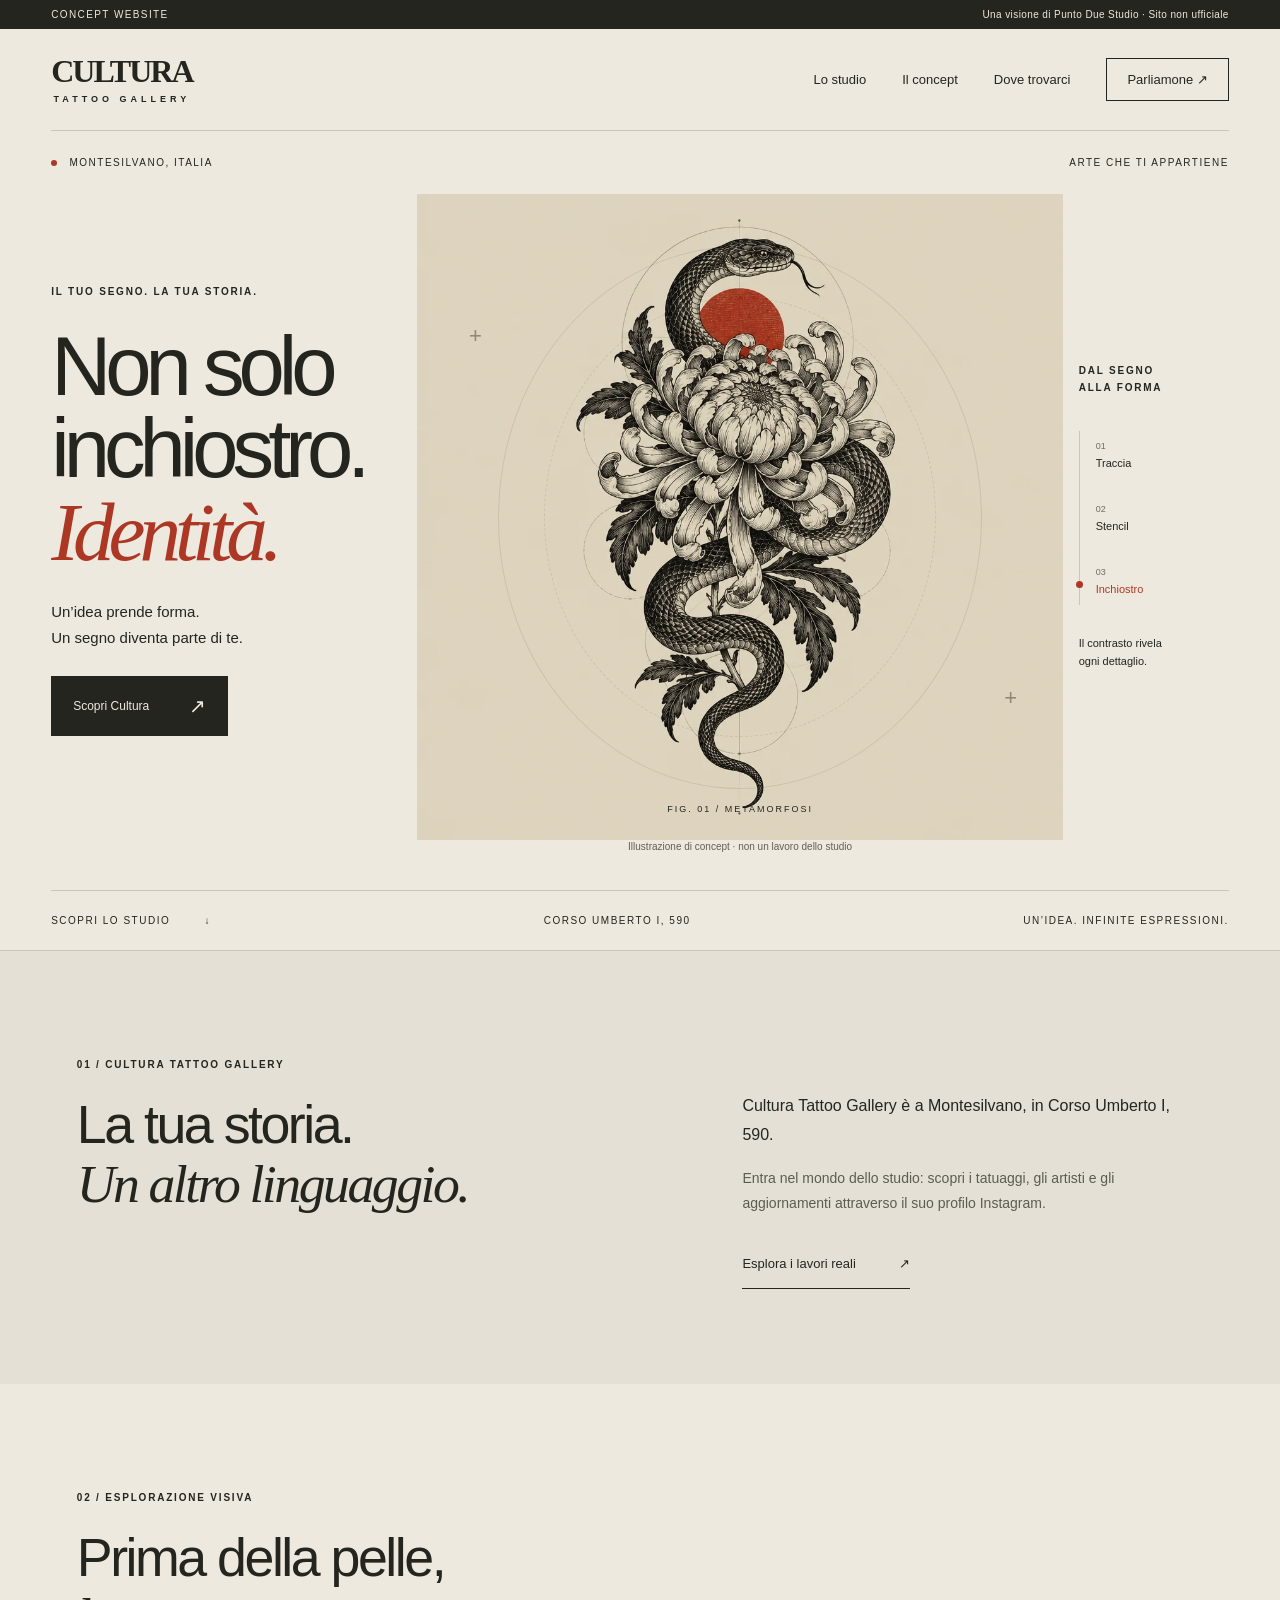
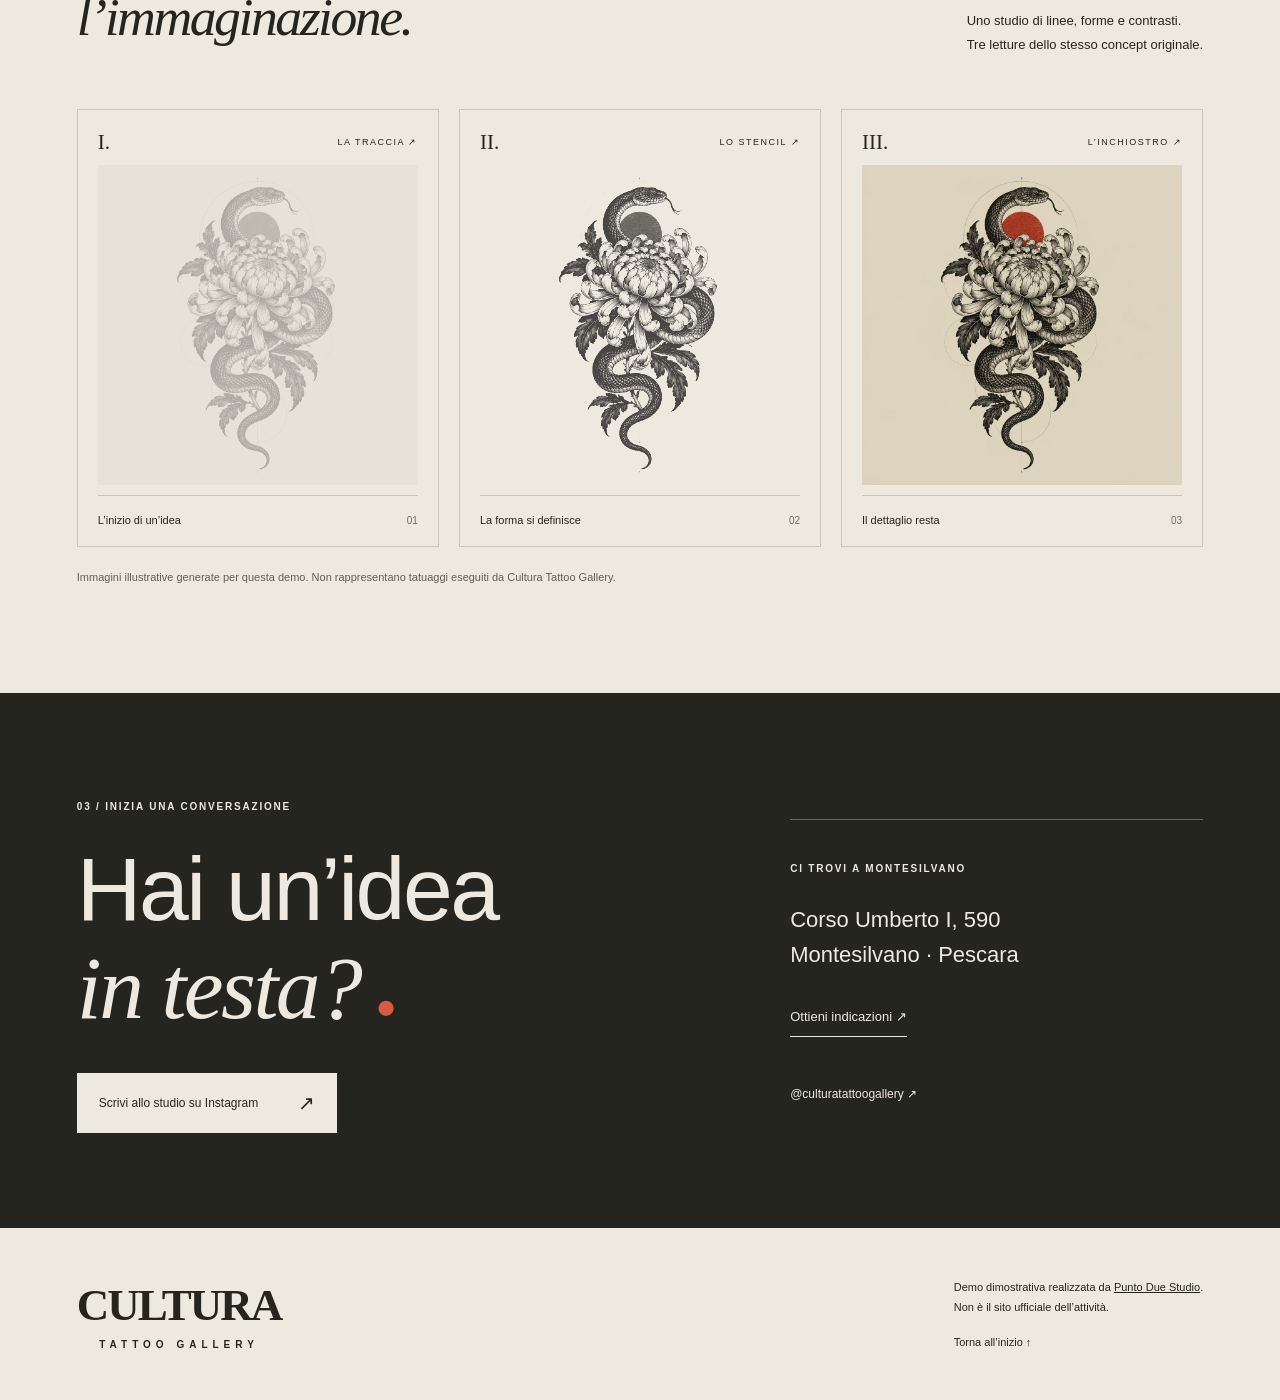
==== index.html @ 54dc6fa9 "Build Cultura Tattoo demo with interactive artwork and Netlify configuration" ====
<!doctype html>
<html lang="it"><head><meta charset="utf-8"><meta name="viewport" content="width=device-width,initial-scale=1"><meta name="robots" content="noindex,nofollow"><meta name="description" content="Concept web dimostrativo per Cultura Tattoo Gallery, Montesilvano. Realizzato da Punto Due Studio."><meta name="theme-color" content="#eee9df"><title>Cultura Tattoo Gallery — Demo di Punto Due Studio</title><link rel="icon" href="assets/favicon.svg" type="image/svg+xml"><link rel="stylesheet" href="style.css"><script src="app.js" defer></script></head>
<body><a class="skip" href="#main">Vai al contenuto</a><div class="demo-bar">CONCEPT WEBSITE <span>Una visione di Punto Due Studio · Sito non ufficiale</span></div><header><a class="brand" href="#" aria-label="Cultura, inizio">CULTURA<span>TATTOO GALLERY</span></a><button class="menu-toggle" aria-expanded="false" aria-controls="navigation">Menu <span>＋</span></button><nav id="navigation" aria-label="Principale"><a href="#studio">Lo studio</a><a href="#concept">Il concept</a><a href="#contatti">Dove trovarci</a><a class="nav-cta" href="https://www.instagram.com/culturatattoogallery/" target="_blank" rel="noopener noreferrer">Parliamone ↗</a></nav></header>
<main id="main"><section class="hero" aria-labelledby="hero-title"><div class="hero-top"><span><i></i> MONTESILVANO, ITALIA</span><span>ARTE CHE TI APPARTIENE</span></div><div class="hero-layout"><div class="hero-copy"><p class="eyebrow">IL TUO SEGNO. LA TUA STORIA.</p><h1 id="hero-title">Non solo<br>inchiostro.<br><em>Identità.</em></h1><p class="intro">Un’idea prende forma.<br>Un segno diventa parte di te.</p><a class="button" href="https://www.instagram.com/culturatattoogallery/" target="_blank" rel="noopener noreferrer">Scopri Cultura <span>↗</span></a></div><figure class="artwork" data-stage="2"><div class="orbit orbit-one"></div><div class="orbit orbit-two"></div><span class="art-cross cross-one">+</span><span class="art-cross cross-two">+</span><img id="hero-art" src="assets/concept.webp" width="1200" height="1200" alt="Concept illustrativo generato: un serpente avvolto intorno a un crisantemo, disegnati a inchiostro su carta" fetchpriority="high"><span class="art-index">FIG. 01 / METAMORFOSI</span><figcaption>Illustrazione di concept · non un lavoro dello studio</figcaption></figure><div class="stage-panel"><p class="eyebrow">DAL SEGNO<br>ALLA FORMA</p><div class="stages" role="group" aria-label="Esplora le fasi del concept"><button data-stage="0" aria-pressed="false"><span>01</span> Traccia</button><button data-stage="1" aria-pressed="false"><span>02</span> Stencil</button><button data-stage="2" aria-pressed="true"><span>03</span> Inchiostro</button></div><p class="stage-description" aria-live="polite">Il contrasto rivela<br>ogni dettaglio.</p></div></div><div class="hero-bottom"><a href="#studio">SCOPRI LO STUDIO <span>↓</span></a><span>CORSO UMBERTO I, 590</span><span>UN’IDEA. INFINITE ESPRESSIONI.</span></div></section>
<section class="studio section" id="studio"><div><p class="eyebrow">01 / CULTURA TATTOO GALLERY</p><h2>La tua storia.<br><em>Un altro linguaggio.</em></h2></div><div class="studio-copy"><p>Cultura Tattoo Gallery è a Montesilvano, in Corso Umberto I, 590.</p><p>Entra nel mondo dello studio: scopri i tatuaggi, gli artisti e gli aggiornamenti attraverso il suo profilo Instagram.</p><a class="text-link" href="https://www.instagram.com/culturatattoogallery/" target="_blank" rel="noopener noreferrer">Esplora i lavori reali <span>↗</span></a></div></section>
<section class="concept section" id="concept"><div class="section-heading"><div><p class="eyebrow">02 / ESPLORAZIONE VISIVA</p><h2>Prima della pelle,<br><em>l’immaginazione.</em></h2></div><p>Uno studio di linee, forme e contrasti.<br>Tre letture dello stesso concept originale.</p></div><div class="concept-grid"><button class="concept-card" data-view="0"><span class="card-top">I. <span>LA TRACCIA ↗</span></span><img src="assets/concept.webp" alt="Versione tenue del concept serpente e crisantemo" width="1200" height="1200" loading="lazy"><span class="card-bottom">L’inizio di un’idea<span>01</span></span></button><button class="concept-card" data-view="1"><span class="card-top">II. <span>LO STENCIL ↗</span></span><img src="assets/concept.webp" alt="Versione monocromatica del concept" width="1200" height="1200" loading="lazy"><span class="card-bottom">La forma si definisce<span>02</span></span></button><button class="concept-card" data-view="2"><span class="card-top">III. <span>L’INCHIOSTRO ↗</span></span><img src="assets/concept.webp" alt="Concept completo con accento rosso" width="1200" height="1200" loading="lazy"><span class="card-bottom">Il dettaglio resta<span>03</span></span></button></div><p class="concept-note">Immagini illustrative generate per questa demo. Non rappresentano tatuaggi eseguiti da Cultura Tattoo Gallery.</p></section>
<section class="contact section" id="contatti"><div><p class="eyebrow">03 / INIZIA UNA CONVERSAZIONE</p><h2>Hai un’idea<br><em>in testa?</em><span class="red-dot">●</span></h2><a class="button light" href="https://www.instagram.com/culturatattoogallery/" target="_blank" rel="noopener noreferrer">Scrivi allo studio su Instagram <span>↗</span></a></div><div class="contact-details"><p class="eyebrow">CI TROVI A MONTESILVANO</p><address>Corso Umberto I, 590<br>Montesilvano · Pescara</address><a class="text-link" href="https://www.google.com/maps/search/?api=1&query=Cultura%20Tattoo%20Gallery%20Corso%20Umberto%20I%20590%20Montesilvano" target="_blank" rel="noopener noreferrer">Ottieni indicazioni ↗</a><a class="social" href="https://www.instagram.com/culturatattoogallery/" target="_blank" rel="noopener noreferrer">@culturatattoogallery ↗</a></div></section></main>
<footer><div class="footer-brand">CULTURA<span>TATTOO GALLERY</span></div><div><p>Demo dimostrativa realizzata da <a href="https://puntoduestudio.it/" target="_blank" rel="noopener noreferrer">Punto Due Studio</a>.<br>Non è il sito ufficiale dell’attività.</p><a href="#main">Torna all’inizio ↑</a></div></footer><dialog id="art-dialog" aria-labelledby="dialog-title"><div class="dialog-top"><h2 id="dialog-title">Esplorazione del concept</h2><button class="close-dialog" aria-label="Chiudi anteprima">Chiudi ×</button></div><img src="assets/concept.webp" width="1200" height="1200" alt="Anteprima del concept illustrativo"><p>Concept generato per la demo · non un tatuaggio dello studio</p></dialog></body></html>
---- style.css ----
:root{--paper:#eee9df;--ink:#24251f;--red:#ad3725;--line:#cbc6bb}*{box-sizing:border-box}html{scroll-behavior:smooth;scroll-padding-top:25px}body{margin:0;background:var(--paper);color:var(--ink);font-family:Arial,Helvetica,sans-serif;-webkit-font-smoothing:antialiased}a{color:inherit;text-decoration:none}button{font:inherit;color:inherit;cursor:pointer}a,button{-webkit-tap-highlight-color:transparent}a:focus-visible,button:focus-visible{outline:3px solid var(--red);outline-offset:6px}button:disabled{cursor:default}::selection{background:var(--red);color:white}.skip{position:absolute;top:-100px;left:20px;z-index:10;background:var(--ink);color:white;padding:15px}.skip:focus{top:10px}.demo-bar{background:var(--ink);color:var(--paper);padding:9px 4%;font-size:10px;letter-spacing:1.4px;display:flex;justify-content:space-between}.demo-bar span{letter-spacing:.4px}header{margin:0 4%;padding:26px 0;border-bottom:1px solid var(--line);display:flex;justify-content:space-between;align-items:center}.brand{font-family:Georgia,serif;font-weight:bold;font-size:32px;letter-spacing:-2px;line-height:1}.brand span,.footer-brand span{display:block;font-family:Arial,sans-serif;font-size:9px;letter-spacing:4px;margin-top:8px;text-align:center}nav{display:flex;gap:36px;align-items:center;font-size:13px}nav a:hover,.text-link:hover{color:var(--red)}.nav-cta{border:1px solid var(--ink);padding:13px 20px}.menu-toggle{display:none}.hero{padding:0 4%}.hero-top,.hero-bottom{display:flex;justify-content:space-between;align-items:center;font-size:10px;letter-spacing:1.5px}.hero-top{padding:26px 0}.hero-top i{display:inline-block;width:6px;height:6px;background:var(--red);border-radius:50%;margin-right:8px}.hero-layout{display:grid;grid-template-columns:34% 49% 17%;align-items:center;min-height:550px}.hero-copy{z-index:1;padding:20px 0 45px}.eyebrow{font-size:10px;letter-spacing:1.8px;line-height:1.7;font-weight:600}.hero-copy .eyebrow{margin-bottom:26px}h1{font-size:clamp(60px,6.5vw,112px);font-weight:500;letter-spacing:-6px;line-height:.99;margin:0}em{font-family:Georgia,'Times New Roman',serif;font-weight:400}h1 em{color:var(--red)}.intro{font-size:15px;line-height:1.7;margin:26px 0}.button{display:inline-flex;gap:40px;align-items:center;justify-content:space-between;background:var(--ink);color:var(--paper);padding:18px 22px;font-size:12px;transition:background .2s,transform .2s}.button:hover{background:var(--red);transform:translateY(-2px)}.button span{font-size:20px}.artwork{margin:0;position:relative;display:flex;align-items:center;justify-content:center;min-width:0;aspect-ratio:1}.artwork img{width:112%;max-width:none;height:auto;mix-blend-mode:multiply;position:relative;transition:filter .65s,opacity .65s,transform .65s}.artwork[data-stage="0"] img{filter:grayscale(1);opacity:.28;transform:scale(.95)}.artwork[data-stage="1"] img{filter:grayscale(1) contrast(1.6);opacity:.72;transform:scale(.98)}.orbit{position:absolute;border:1px solid #c5beb170;border-radius:50%;width:84%;height:84%}.orbit-two{width:68%;height:68%;border-style:dashed}.art-cross{position:absolute;font-size:22px;font-weight:200;color:#9c9689}.cross-one{left:3%;top:20%}.cross-two{right:2%;bottom:20%}.art-index{position:absolute;bottom:4%;left:50%;transform:translateX(-50%);white-space:nowrap;font-size:9px;letter-spacing:2px}figcaption{position:absolute;bottom:-14px;font-size:10px;text-align:center;line-height:1.4;color:#625e56}.stage-panel{padding-left:25%;align-self:center}.stage-panel .eyebrow{margin-bottom:35px}.stages{display:grid;border-left:1px solid var(--line);gap:15px}.stages button{border:0;background:none;text-align:left;font-size:11px;padding:10px 0 10px 16px;white-space:nowrap;position:relative}.stages button span{font-size:9px;display:block;margin-bottom:6px;color:#716b61}.stages button[aria-pressed="true"]{color:var(--red)}.stages button[aria-pressed="true"]:before{content:'';width:7px;height:7px;position:absolute;left:-4px;top:24px;border-radius:50%;background:var(--red)}.stage-description{font-size:11px;line-height:1.6;margin-top:30px;min-height:36px}.hero-bottom{border-top:1px solid var(--line);margin-top:50px;padding:24px 0}.hero-bottom a span{margin-left:30px}.section{padding:95px 6%}.studio{display:grid;grid-template-columns:1.2fr 1fr;border-top:1px solid var(--line);gap:10%;background:#e5e0d5}h2{font-weight:400;font-size:clamp(38px,4.2vw,70px);letter-spacing:-2.5px;line-height:1.1;margin:22px 0}.studio-copy{max-width:440px;font-size:16px;line-height:1.8;padding-top:30px}.studio-copy p+p{color:#5c5c52;font-size:14px}.text-link{display:inline-block;font-size:13px;border-bottom:1px solid currentColor;padding:12px 0;margin-top:10px}.text-link span{margin-left:40px}.section-heading{display:flex;justify-content:space-between;gap:40px;align-items:end;margin-bottom:40px}.section-heading>p{font-size:13px;line-height:1.8;max-width:320px}.concept-grid{display:grid;grid-template-columns:repeat(3,1fr);gap:20px}.concept-card{border:1px solid var(--line);background:transparent;text-align:left;padding:20px;overflow:hidden;transition:border-color .2s,transform .2s}.concept-card:hover{border-color:var(--red);transform:translateY(-5px)}.card-top,.card-bottom{display:flex;justify-content:space-between;font-size:11px;align-items:center}.card-top{font-family:Georgia,serif;font-size:21px}.card-top span{font:9px Arial,sans-serif;letter-spacing:1.5px}.concept-card img{width:100%;height:auto;mix-blend-mode:multiply;display:block;margin:10px 0}.concept-card[data-view="0"] img{filter:grayscale(1);opacity:.3}.concept-card[data-view="1"] img{filter:grayscale(1) contrast(1.6);opacity:.7}.card-bottom{border-top:1px solid var(--line);padding-top:18px}.card-bottom span{color:#726b61;font-size:10px}.concept-note{font-size:11px;color:#625e56;line-height:1.6;margin-top:22px}.contact{background:var(--ink);color:var(--paper);display:grid;grid-template-columns:1.4fr 1fr;gap:12%;align-items:center}.contact h2{font-size:clamp(60px,7vw,110px);margin:25px 0 35px;position:relative}.red-dot{font-size:35px;color:#d65b43;margin-left:15px}.light{background:var(--paper);color:var(--ink)}.light:hover{color:white}.contact-details{border-top:1px solid #68695d;padding-top:30px}.contact-details address{font-style:normal;font-size:22px;line-height:1.6;margin:25px 0}.contact-details .text-link{margin:0}.social{display:block;margin-top:50px;font-size:12px}footer{padding:50px 6%;display:flex;justify-content:space-between;align-items:center;gap:35px}.footer-brand{font:bold 45px Georgia,serif;letter-spacing:-2px}.footer-brand span{font-size:10px;letter-spacing:5px}footer p{font-size:11px;line-height:1.8;margin:0 0 15px}footer>div:last-child>a{font-size:11px}footer p a{text-decoration:underline}dialog{background:var(--paper);border:1px solid var(--line);padding:25px;width:min(650px,90vw);max-height:90vh;color:var(--ink)}dialog::backdrop{background:#161813b8}.dialog-top{display:flex;justify-content:space-between;align-items:center;gap:20px}.dialog-top h2{font-size:20px;letter-spacing:-.5px;margin:0}.close-dialog{background:none;border:1px solid var(--line);padding:10px;font-size:12px}dialog img{width:100%;height:auto;max-height:65vh;object-fit:contain;mix-blend-mode:multiply}dialog p{font-size:11px;line-height:1.6}dialog[data-view="0"] img{filter:grayscale(1);opacity:.3}dialog[data-view="1"] img{filter:grayscale(1) contrast(1.6);opacity:.7}
@media(min-width:1600px){.hero-layout{min-height:700px}.artwork{max-width:780px;justify-self:center;width:100%}.section{padding-left:9%;padding-right:9%}}
@media(max-width:1000px){nav{gap:20px}.hero-layout{grid-template-columns:42% 58%;min-height:500px}h1{font-size:clamp(60px,8vw,85px);letter-spacing:-4px}.stage-panel{grid-column:1/-1;display:flex;align-items:center;justify-content:space-between;padding:30px 0 0;gap:20px}.stage-panel .eyebrow{margin:0}.stages{display:flex;border:0;gap:25px}.stages button{padding:10px}.stages button[aria-pressed="true"]:before{left:0;top:25px}.stage-description{margin:0}.hero-bottom{margin-top:25px}.hero-bottom>span:last-child{display:none}.section{padding:70px 5%}.concept-grid{gap:12px}.concept-card{padding:14px}.card-top span{font-size:8px}.contact{gap:7%}}
@media(max-width:600px){.demo-bar{font-size:8px;padding:9px 5%;letter-spacing:1px}.demo-bar span{max-width:220px;font-size:8px;text-align:right}header{margin:0 5%;padding:22px 0;position:relative}.brand{font-size:28px}.brand span{font-size:8px}.menu-toggle{display:flex;gap:20px;background:none;border:1px solid var(--line);padding:10px;font-size:12px}nav{display:none;position:absolute;top:85px;left:0;right:0;background:var(--paper);padding:20px;border:1px solid var(--line);z-index:5;align-items:stretch}nav.open{display:flex;flex-direction:column}.hero{padding:0 5%}.hero-top{font-size:8px;padding:22px 0}.hero-top>span:last-child{font-size:7px;letter-spacing:.8px}.hero-layout{display:flex;flex-direction:column;min-height:0;align-items:stretch}.hero-copy{padding:18px 0 0}.hero-copy .eyebrow{font-size:9px;margin:0 0 20px}h1{font-size:68px;letter-spacing:-4px;line-height:.96}.intro{font-size:13px;margin:22px 0}.button{padding:15px 20px;font-size:12px}.artwork{width:100%;margin:15px 0 25px}.artwork img{width:105%}.art-index{bottom:4%;font-size:8px}figcaption{font-size:9px;bottom:-8px}.stage-panel{padding-top:5px;gap:10px;flex-wrap:wrap}.stage-panel .eyebrow{font-size:8px}.stages{gap:9px}.stages button{font-size:10px;padding:8px}.stage-description{width:100%;text-align:right;font-size:10px;min-height:0;margin:0}.stage-description br{display:none}.hero-bottom{font-size:8px;letter-spacing:.8px;padding:20px 0;margin-top:15px}.hero-bottom a span{margin-left:12px}.section{padding:58px 6%}.studio{grid-template-columns:1fr;gap:0}h2{font-size:40px;letter-spacing:-1.8px}.studio-copy{padding:0;font-size:15px}.section-heading{display:block;margin-bottom:28px}.section-heading>p{font-size:12px}.concept-grid{grid-template-columns:1fr;gap:18px}.concept-card{padding:20px}.concept-card img{max-height:360px;object-fit:contain}.card-top span{font-size:10px}.contact{grid-template-columns:1fr;gap:45px}.contact h2{font-size:65px}.contact-details address{font-size:20px}.social{margin-top:30px}footer{padding:40px 6%;align-items:start;flex-direction:column}.footer-brand{font-size:38px}.concept-note{font-size:10px}}
@media(prefers-reduced-motion:reduce){html{scroll-behavior:auto}*,*:before,*:after{transition:none!important;animation:none!important}}
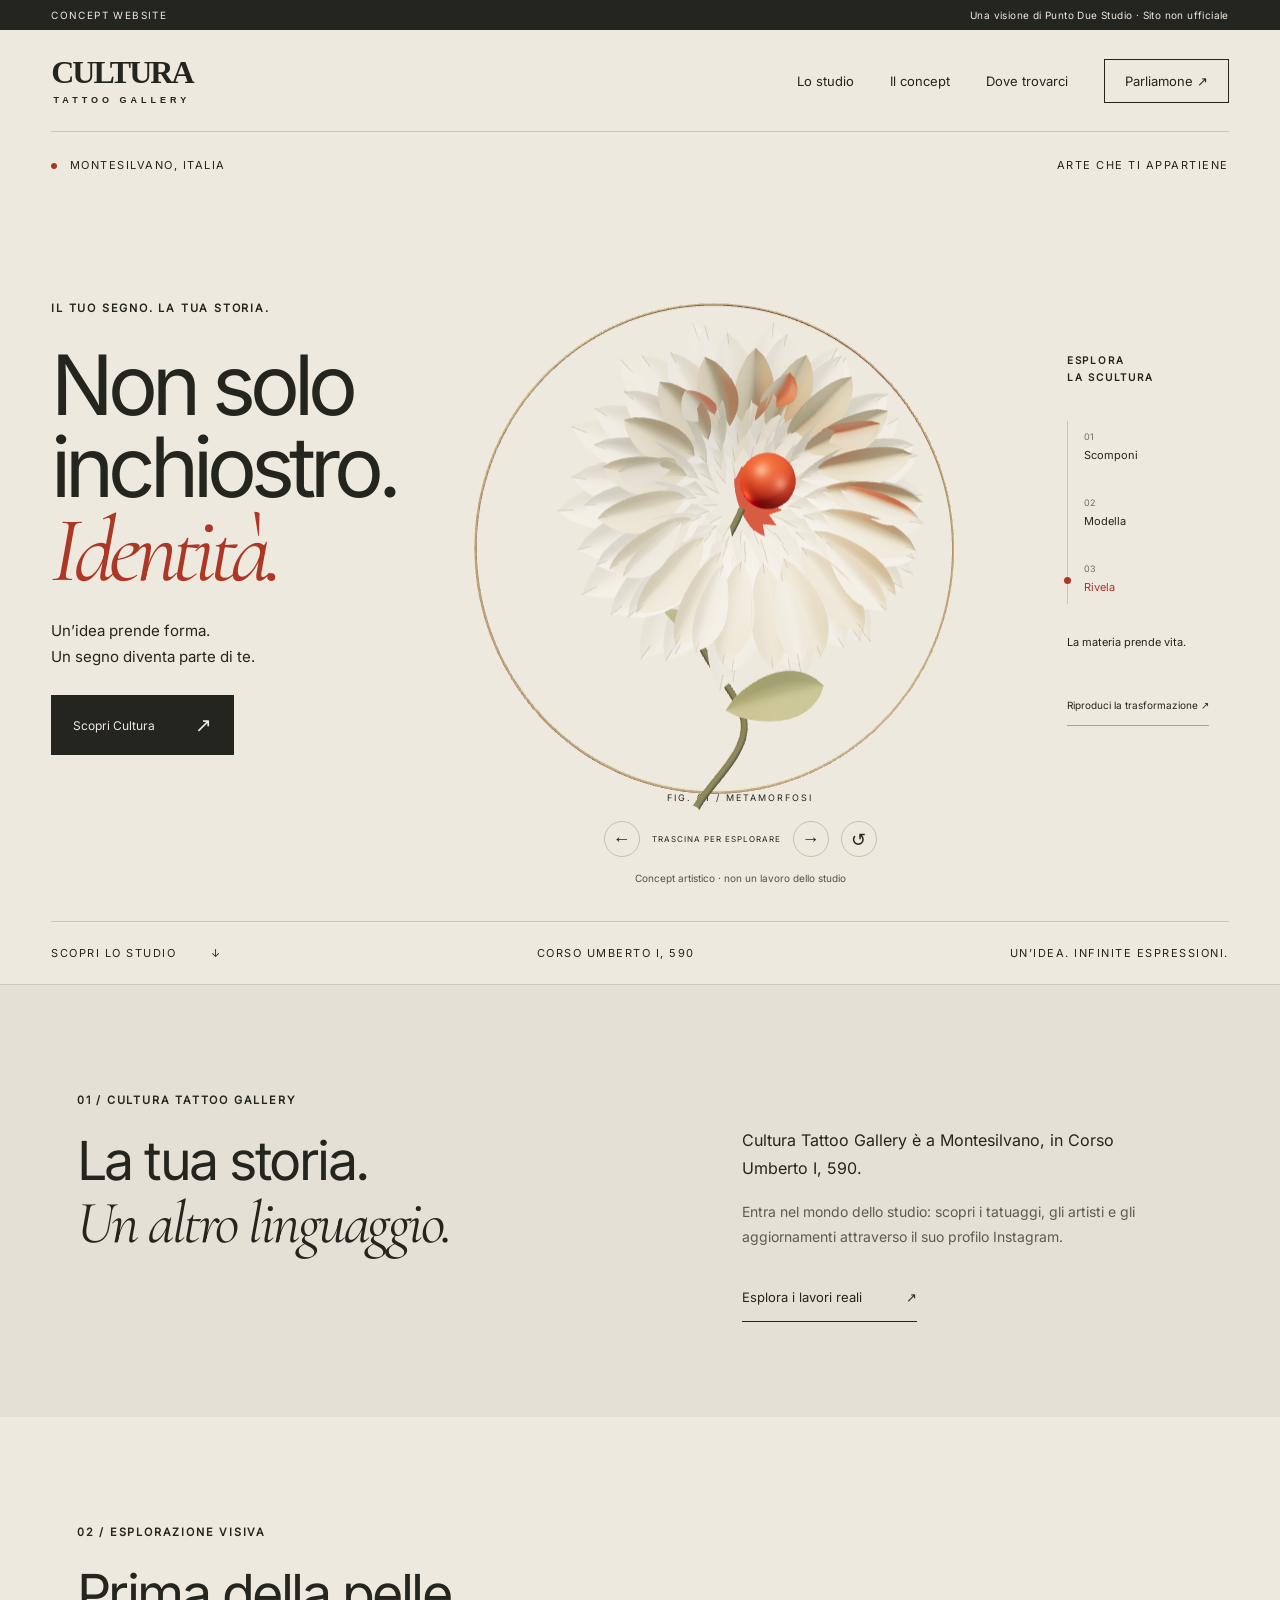
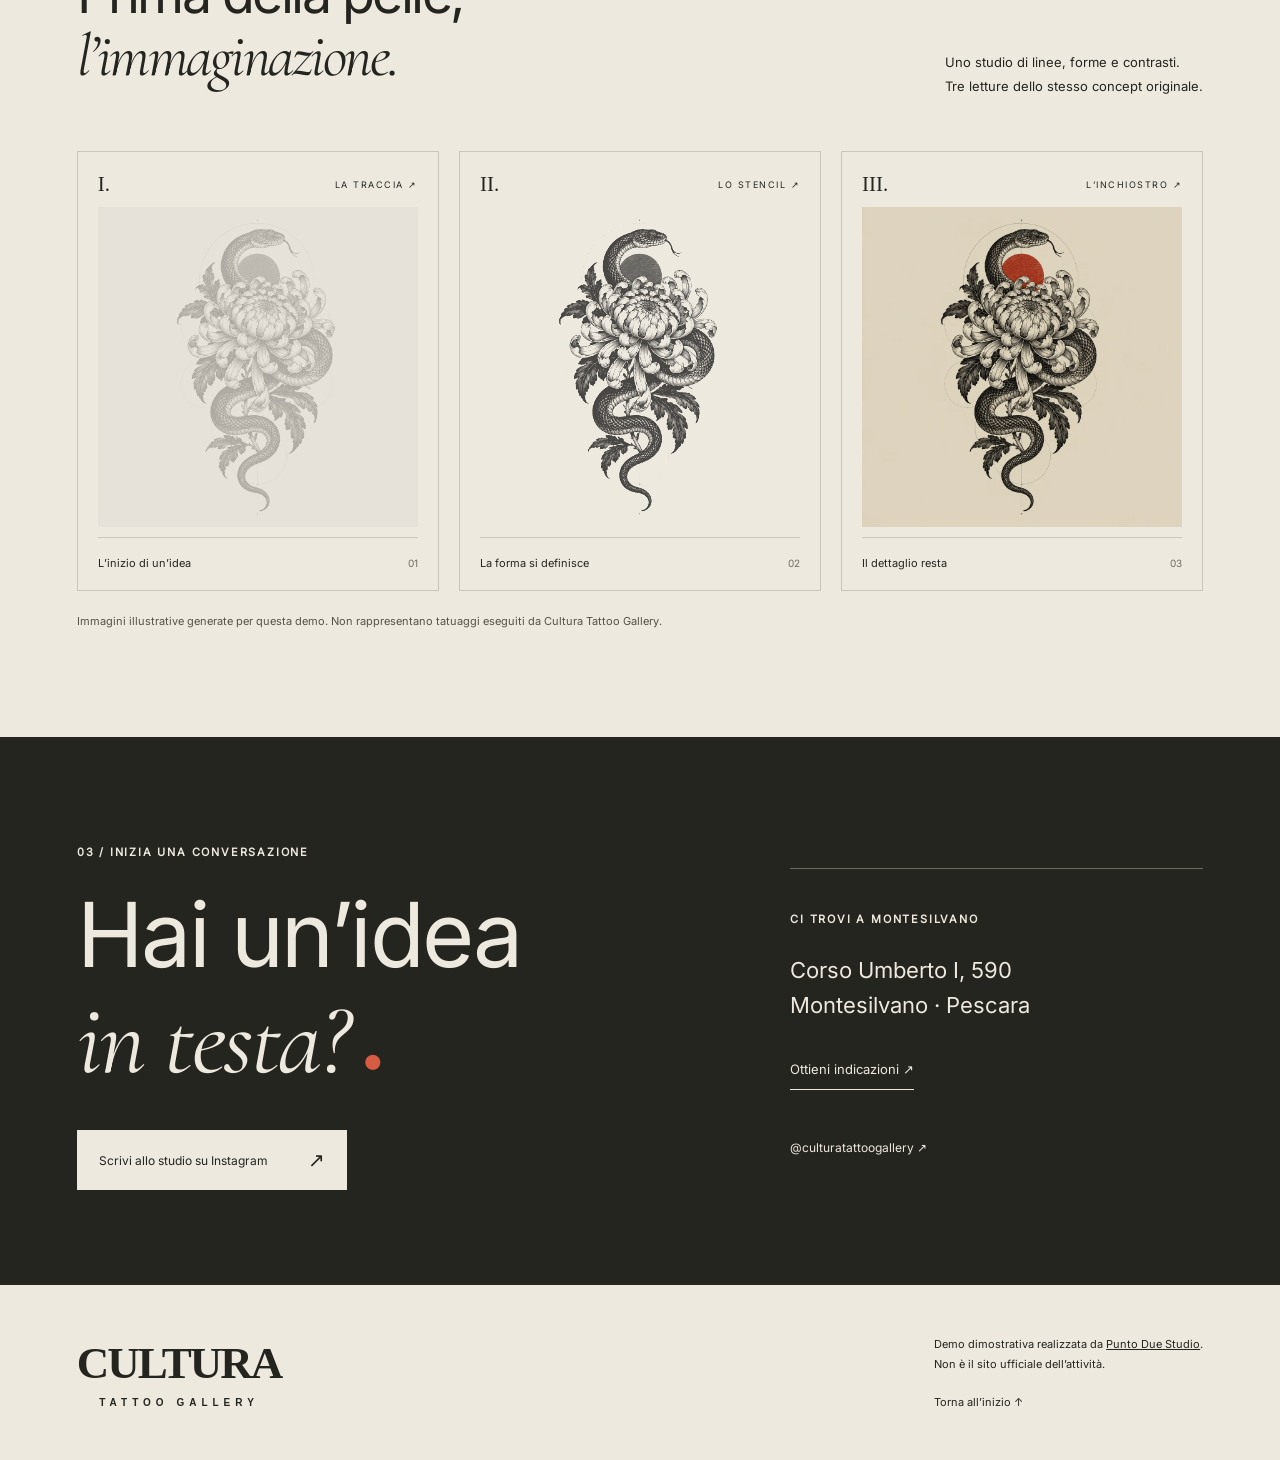
==== commit 83f9b2fb: "Add interactive 3D sculpture, assembly controls and Figma design handoff" ====
--- a/index.html
+++ b/index.html
@@ -1,7 +1,7 @@
 <!doctype html>
-<html lang="it"><head><meta charset="utf-8"><meta name="viewport" content="width=device-width,initial-scale=1"><meta name="robots" content="noindex,nofollow"><meta name="description" content="Concept web dimostrativo per Cultura Tattoo Gallery, Montesilvano. Realizzato da Punto Due Studio."><meta name="theme-color" content="#eee9df"><title>Cultura Tattoo Gallery — Demo di Punto Due Studio</title><link rel="icon" href="assets/favicon.svg" type="image/svg+xml"><link rel="stylesheet" href="style.css"><script src="app.js" defer></script></head>
+<html lang="it"><head><meta charset="utf-8"><meta name="viewport" content="width=device-width,initial-scale=1"><meta name="robots" content="noindex,nofollow"><meta name="description" content="Concept web dimostrativo per Cultura Tattoo Gallery, Montesilvano. Realizzato da Punto Due Studio."><meta name="theme-color" content="#eee9df"><title>Cultura Tattoo Gallery — Demo di Punto Due Studio</title><link rel="icon" href="assets/favicon.svg" type="image/svg+xml"><link rel="stylesheet" href="style.css"><script src="app.js" defer></script><script src="assets/scene.bundle.js" defer></script></head>
 <body><a class="skip" href="#main">Vai al contenuto</a><div class="demo-bar">CONCEPT WEBSITE <span>Una visione di Punto Due Studio · Sito non ufficiale</span></div><header><a class="brand" href="#" aria-label="Cultura, inizio">CULTURA<span>TATTOO GALLERY</span></a><button class="menu-toggle" aria-expanded="false" aria-controls="navigation">Menu <span>＋</span></button><nav id="navigation" aria-label="Principale"><a href="#studio">Lo studio</a><a href="#concept">Il concept</a><a href="#contatti">Dove trovarci</a><a class="nav-cta" href="https://www.instagram.com/culturatattoogallery/" target="_blank" rel="noopener noreferrer">Parliamone ↗</a></nav></header>
-<main id="main"><section class="hero" aria-labelledby="hero-title"><div class="hero-top"><span><i></i> MONTESILVANO, ITALIA</span><span>ARTE CHE TI APPARTIENE</span></div><div class="hero-layout"><div class="hero-copy"><p class="eyebrow">IL TUO SEGNO. LA TUA STORIA.</p><h1 id="hero-title">Non solo<br>inchiostro.<br><em>Identità.</em></h1><p class="intro">Un’idea prende forma.<br>Un segno diventa parte di te.</p><a class="button" href="https://www.instagram.com/culturatattoogallery/" target="_blank" rel="noopener noreferrer">Scopri Cultura <span>↗</span></a></div><figure class="artwork" data-stage="2"><div class="orbit orbit-one"></div><div class="orbit orbit-two"></div><span class="art-cross cross-one">+</span><span class="art-cross cross-two">+</span><img id="hero-art" src="assets/concept.webp" width="1200" height="1200" alt="Concept illustrativo generato: un serpente avvolto intorno a un crisantemo, disegnati a inchiostro su carta" fetchpriority="high"><span class="art-index">FIG. 01 / METAMORFOSI</span><figcaption>Illustrazione di concept · non un lavoro dello studio</figcaption></figure><div class="stage-panel"><p class="eyebrow">DAL SEGNO<br>ALLA FORMA</p><div class="stages" role="group" aria-label="Esplora le fasi del concept"><button data-stage="0" aria-pressed="false"><span>01</span> Traccia</button><button data-stage="1" aria-pressed="false"><span>02</span> Stencil</button><button data-stage="2" aria-pressed="true"><span>03</span> Inchiostro</button></div><p class="stage-description" aria-live="polite">Il contrasto rivela<br>ogni dettaglio.</p></div></div><div class="hero-bottom"><a href="#studio">SCOPRI LO STUDIO <span>↓</span></a><span>CORSO UMBERTO I, 590</span><span>UN’IDEA. INFINITE ESPRESSIONI.</span></div></section>
+<main id="main"><section class="hero" aria-labelledby="hero-title"><div class="hero-top"><span><i></i> MONTESILVANO, ITALIA</span><span>ARTE CHE TI APPARTIENE</span></div><div class="hero-layout"><div class="hero-copy"><p class="eyebrow">IL TUO SEGNO. LA TUA STORIA.</p><h1 id="hero-title">Non solo<br>inchiostro.<br><em>Identità.</em></h1><p class="intro">Un’idea prende forma.<br>Un segno diventa parte di te.</p><a class="button" href="https://www.instagram.com/culturatattoogallery/" target="_blank" rel="noopener noreferrer">Scopri Cultura <span>↗</span></a></div><figure class="artwork" data-stage="2"><div class="orbit orbit-one"></div><div class="orbit orbit-two"></div><span class="art-cross cross-one">+</span><span class="art-cross cross-two">+</span><img id="hero-art" src="assets/sculpture-poster.webp" width="1200" height="1200" alt="Poster illustrativo: una scultura di crisantemo color avorio, con foglie e cerchio in ottone" fetchpriority="high"><span class="art-index">FIG. 01 / METAMORFOSI</span><div class="scene-tools"><button data-rotate="-1" aria-label="Ruota la scultura a sinistra">←</button><span>TRASCINA PER ESPLORARE</span><button data-rotate="1" aria-label="Ruota la scultura a destra">→</button><button data-reset-scene aria-label="Ripristina la vista iniziale">↺</button></div><figcaption>Concept artistico · non un lavoro dello studio</figcaption></figure><div class="stage-panel"><p class="eyebrow">ESPLORA<br>LA SCULTURA</p><div class="stages" role="group" aria-label="Esplora le fasi del concept"><button data-stage="0" aria-pressed="false"><span>01</span> Scomponi</button><button data-stage="1" aria-pressed="false"><span>02</span> Modella</button><button data-stage="2" aria-pressed="true"><span>03</span> Rivela</button></div><p class="stage-description" aria-live="polite">La materia prende vita.</p><button class="play-scene" data-play-scene aria-pressed="false">Riproduci la trasformazione ↗</button></div></div><div class="hero-bottom"><a href="#studio">SCOPRI LO STUDIO <span>↓</span></a><span>CORSO UMBERTO I, 590</span><span>UN’IDEA. INFINITE ESPRESSIONI.</span></div></section>
 <section class="studio section" id="studio"><div><p class="eyebrow">01 / CULTURA TATTOO GALLERY</p><h2>La tua storia.<br><em>Un altro linguaggio.</em></h2></div><div class="studio-copy"><p>Cultura Tattoo Gallery è a Montesilvano, in Corso Umberto I, 590.</p><p>Entra nel mondo dello studio: scopri i tatuaggi, gli artisti e gli aggiornamenti attraverso il suo profilo Instagram.</p><a class="text-link" href="https://www.instagram.com/culturatattoogallery/" target="_blank" rel="noopener noreferrer">Esplora i lavori reali <span>↗</span></a></div></section>
 <section class="concept section" id="concept"><div class="section-heading"><div><p class="eyebrow">02 / ESPLORAZIONE VISIVA</p><h2>Prima della pelle,<br><em>l’immaginazione.</em></h2></div><p>Uno studio di linee, forme e contrasti.<br>Tre letture dello stesso concept originale.</p></div><div class="concept-grid"><button class="concept-card" data-view="0"><span class="card-top">I. <span>LA TRACCIA ↗</span></span><img src="assets/concept.webp" alt="Versione tenue del concept serpente e crisantemo" width="1200" height="1200" loading="lazy"><span class="card-bottom">L’inizio di un’idea<span>01</span></span></button><button class="concept-card" data-view="1"><span class="card-top">II. <span>LO STENCIL ↗</span></span><img src="assets/concept.webp" alt="Versione monocromatica del concept" width="1200" height="1200" loading="lazy"><span class="card-bottom">La forma si definisce<span>02</span></span></button><button class="concept-card" data-view="2"><span class="card-top">III. <span>L’INCHIOSTRO ↗</span></span><img src="assets/concept.webp" alt="Concept completo con accento rosso" width="1200" height="1200" loading="lazy"><span class="card-bottom">Il dettaglio resta<span>03</span></span></button></div><p class="concept-note">Immagini illustrative generate per questa demo. Non rappresentano tatuaggi eseguiti da Cultura Tattoo Gallery.</p></section>
 <section class="contact section" id="contatti"><div><p class="eyebrow">03 / INIZIA UNA CONVERSAZIONE</p><h2>Hai un’idea<br><em>in testa?</em><span class="red-dot">●</span></h2><a class="button light" href="https://www.instagram.com/culturatattoogallery/" target="_blank" rel="noopener noreferrer">Scrivi allo studio su Instagram <span>↗</span></a></div><div class="contact-details"><p class="eyebrow">CI TROVI A MONTESILVANO</p><address>Corso Umberto I, 590<br>Montesilvano · Pescara</address><a class="text-link" href="https://www.google.com/maps/search/?api=1&query=Cultura%20Tattoo%20Gallery%20Corso%20Umberto%20I%20590%20Montesilvano" target="_blank" rel="noopener noreferrer">Ottieni indicazioni ↗</a><a class="social" href="https://www.instagram.com/culturatattoogallery/" target="_blank" rel="noopener noreferrer">@culturatattoogallery ↗</a></div></section></main>
--- a/style.css
+++ b/style.css
@@ -3,3 +3,9 @@
 @media(max-width:1000px){nav{gap:20px}.hero-layout{grid-template-columns:42% 58%;min-height:500px}h1{font-size:clamp(60px,8vw,85px);letter-spacing:-4px}.stage-panel{grid-column:1/-1;display:flex;align-items:center;justify-content:space-between;padding:30px 0 0;gap:20px}.stage-panel .eyebrow{margin:0}.stages{display:flex;border:0;gap:25px}.stages button{padding:10px}.stages button[aria-pressed="true"]:before{left:0;top:25px}.stage-description{margin:0}.hero-bottom{margin-top:25px}.hero-bottom>span:last-child{display:none}.section{padding:70px 5%}.concept-grid{gap:12px}.concept-card{padding:14px}.card-top span{font-size:8px}.contact{gap:7%}}
 @media(max-width:600px){.demo-bar{font-size:8px;padding:9px 5%;letter-spacing:1px}.demo-bar span{max-width:220px;font-size:8px;text-align:right}header{margin:0 5%;padding:22px 0;position:relative}.brand{font-size:28px}.brand span{font-size:8px}.menu-toggle{display:flex;gap:20px;background:none;border:1px solid var(--line);padding:10px;font-size:12px}nav{display:none;position:absolute;top:85px;left:0;right:0;background:var(--paper);padding:20px;border:1px solid var(--line);z-index:5;align-items:stretch}nav.open{display:flex;flex-direction:column}.hero{padding:0 5%}.hero-top{font-size:8px;padding:22px 0}.hero-top>span:last-child{font-size:7px;letter-spacing:.8px}.hero-layout{display:flex;flex-direction:column;min-height:0;align-items:stretch}.hero-copy{padding:18px 0 0}.hero-copy .eyebrow{font-size:9px;margin:0 0 20px}h1{font-size:68px;letter-spacing:-4px;line-height:.96}.intro{font-size:13px;margin:22px 0}.button{padding:15px 20px;font-size:12px}.artwork{width:100%;margin:15px 0 25px}.artwork img{width:105%}.art-index{bottom:4%;font-size:8px}figcaption{font-size:9px;bottom:-8px}.stage-panel{padding-top:5px;gap:10px;flex-wrap:wrap}.stage-panel .eyebrow{font-size:8px}.stages{gap:9px}.stages button{font-size:10px;padding:8px}.stage-description{width:100%;text-align:right;font-size:10px;min-height:0;margin:0}.stage-description br{display:none}.hero-bottom{font-size:8px;letter-spacing:.8px;padding:20px 0;margin-top:15px}.hero-bottom a span{margin-left:12px}.section{padding:58px 6%}.studio{grid-template-columns:1fr;gap:0}h2{font-size:40px;letter-spacing:-1.8px}.studio-copy{padding:0;font-size:15px}.section-heading{display:block;margin-bottom:28px}.section-heading>p{font-size:12px}.concept-grid{grid-template-columns:1fr;gap:18px}.concept-card{padding:20px}.concept-card img{max-height:360px;object-fit:contain}.card-top span{font-size:10px}.contact{grid-template-columns:1fr;gap:45px}.contact h2{font-size:65px}.contact-details address{font-size:20px}.social{margin-top:30px}footer{padding:40px 6%;align-items:start;flex-direction:column}.footer-brand{font-size:38px}.concept-note{font-size:10px}}
 @media(prefers-reduced-motion:reduce){html{scroll-behavior:auto}*,*:before,*:after{transition:none!important;animation:none!important}}
+/* Real-time 3D sculpture, progressively enhanced over the original artwork. */
+.sculpture{position:absolute;inset:0;width:100%;height:100%;z-index:2;cursor:grab;touch-action:pan-y}.sculpture.dragging{cursor:grabbing}.artwork.is-3d #hero-art{opacity:0!important;pointer-events:none}.artwork.is-3d .orbit,.artwork.is-3d .art-cross{opacity:0}.artwork.is-3d{aspect-ratio:1/1.1}.artwork.is-3d .art-index{bottom:10%}.scene-tools{position:absolute;bottom:2%;z-index:3;display:none;align-items:center;gap:12px}.is-3d .scene-tools{display:flex}.scene-tools button{width:36px;height:36px;border:1px solid #c4bdaf;border-radius:50%;background:#eee9dfcf;font-size:18px}.scene-tools button:hover{background:var(--ink);color:var(--paper)}.scene-tools span{font-size:8px;letter-spacing:1px}.play-scene{display:none;background:transparent;border:0;border-bottom:1px solid #aaa18f;padding:12px 0;font-size:10px;line-height:1.5;text-align:left;margin-top:16px}.hero-layout:has(.is-3d) .play-scene{display:block}.hero-layout{grid-template-columns:33% 51% 16%}.stage-panel{padding-left:14%}.hero-copy{position:relative}.hero{overflow:hidden}.stages button{min-height:44px}.hero-top,.hero-bottom{font-size:11px}.hero-copy .eyebrow{font-size:11px}.section .eyebrow{font-size:11px}.concept-note,figcaption{color:#555247}.scene-tools button:focus-visible{outline:3px solid var(--red)}
+@media(max-width:1000px){.hero-layout{grid-template-columns:40% 60%}.stage-panel{padding-left:0;flex-wrap:wrap}.play-scene{margin:0}.artwork.is-3d{aspect-ratio:1/1.2}}
+@media(max-width:600px){.hero-layout{display:flex}.artwork.is-3d{aspect-ratio:1/1.15;margin-top:0}.scene-tools{gap:10px;bottom:1%}.scene-tools button{width:44px;height:44px}.scene-tools span{font-size:7px}.is-3d .art-index{bottom:13%!important}.stage-panel .play-scene{margin-left:auto;font-size:11px}.hero-top{font-size:8px}.hero-bottom{font-size:8px}.hero-copy .eyebrow{font-size:9px}h1{font-size:65px}.hero-copy{padding-top:10px}.hero .intro{margin:20px 0}.artwork.is-3d+ .stage-panel{margin-top:10px}}
+
+@font-face{font-family:CulturaSans;src:url(assets/fonts/inter.woff2) format("woff2");font-weight:400;font-display:swap}@font-face{font-family:CulturaSerif;src:url(assets/fonts/cormorant-italic.woff2) format("woff2");font-weight:400;font-style:italic;font-display:swap}body{font-family:CulturaSans,Arial,sans-serif}em{font-family:CulturaSerif,Georgia,serif;font-size:1.12em}h1 em{line-height:.9}.card-top span{font-family:CulturaSans,Arial,sans-serif}
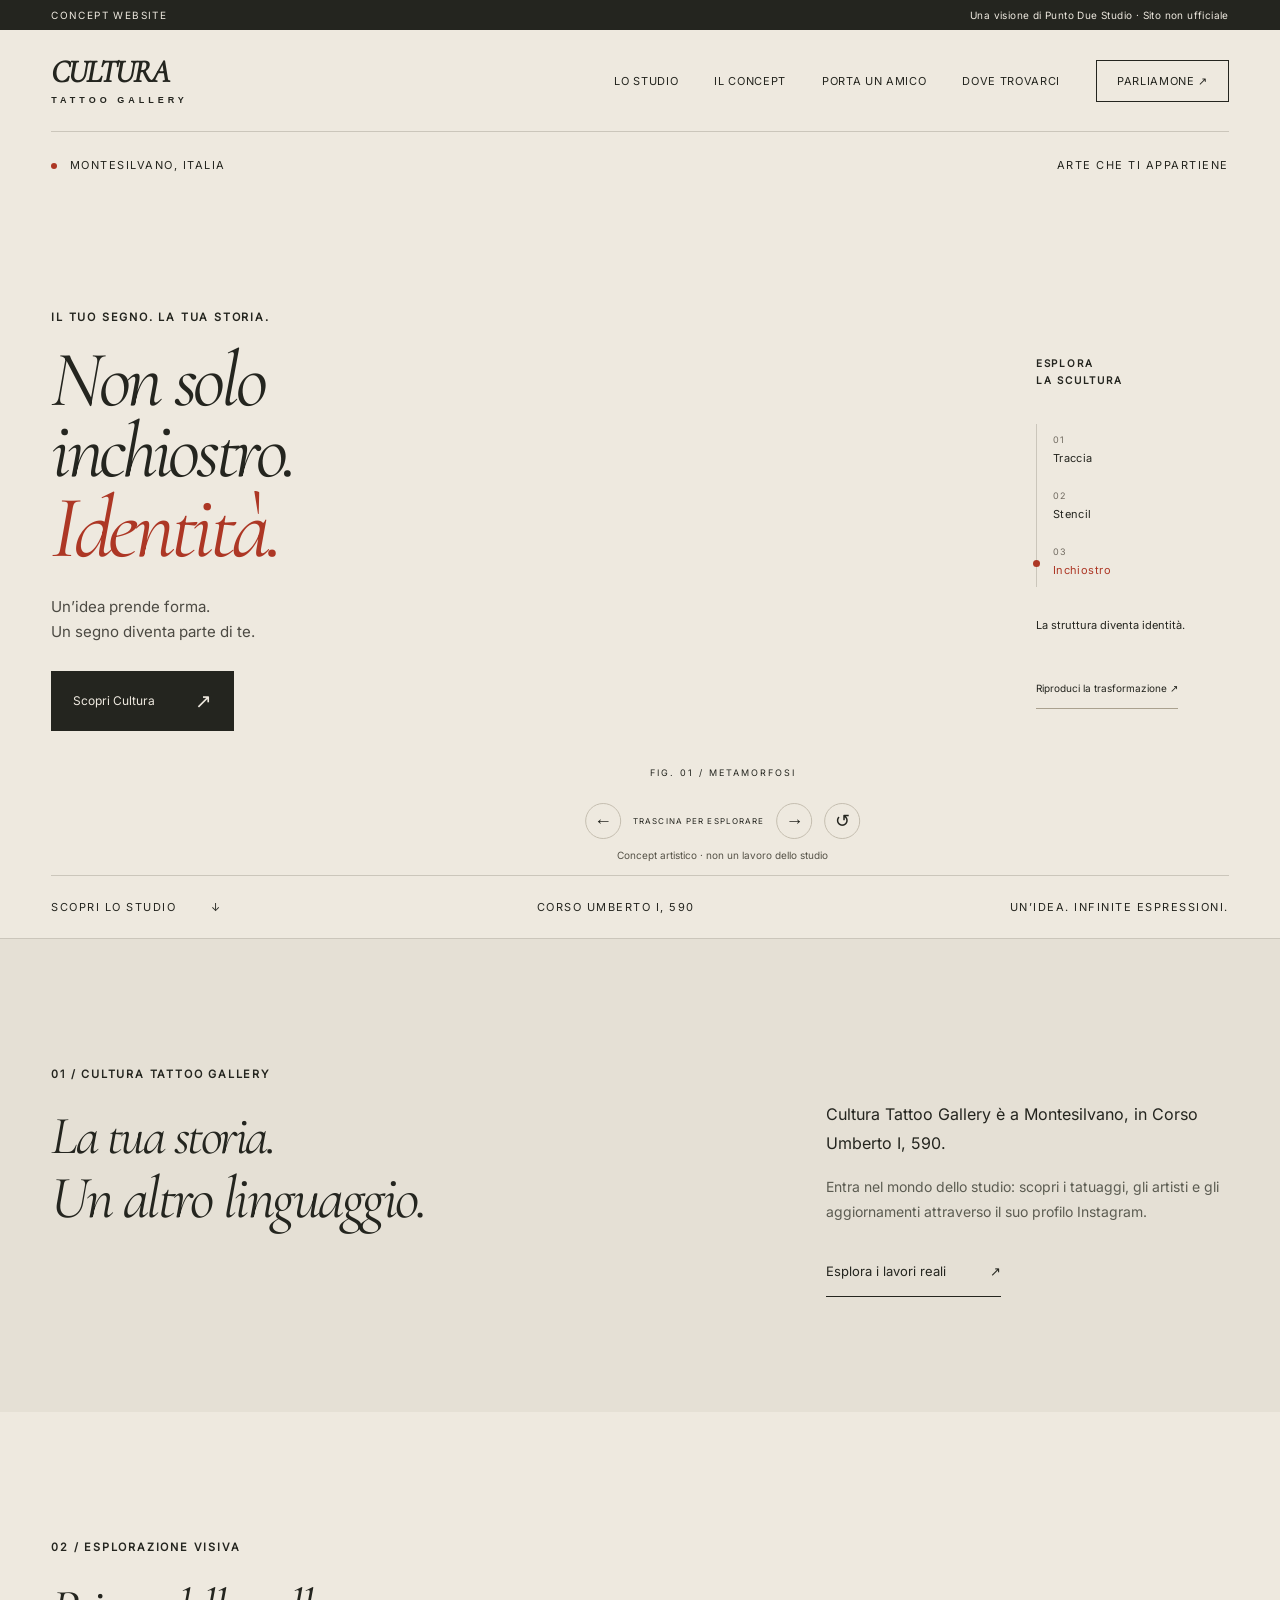
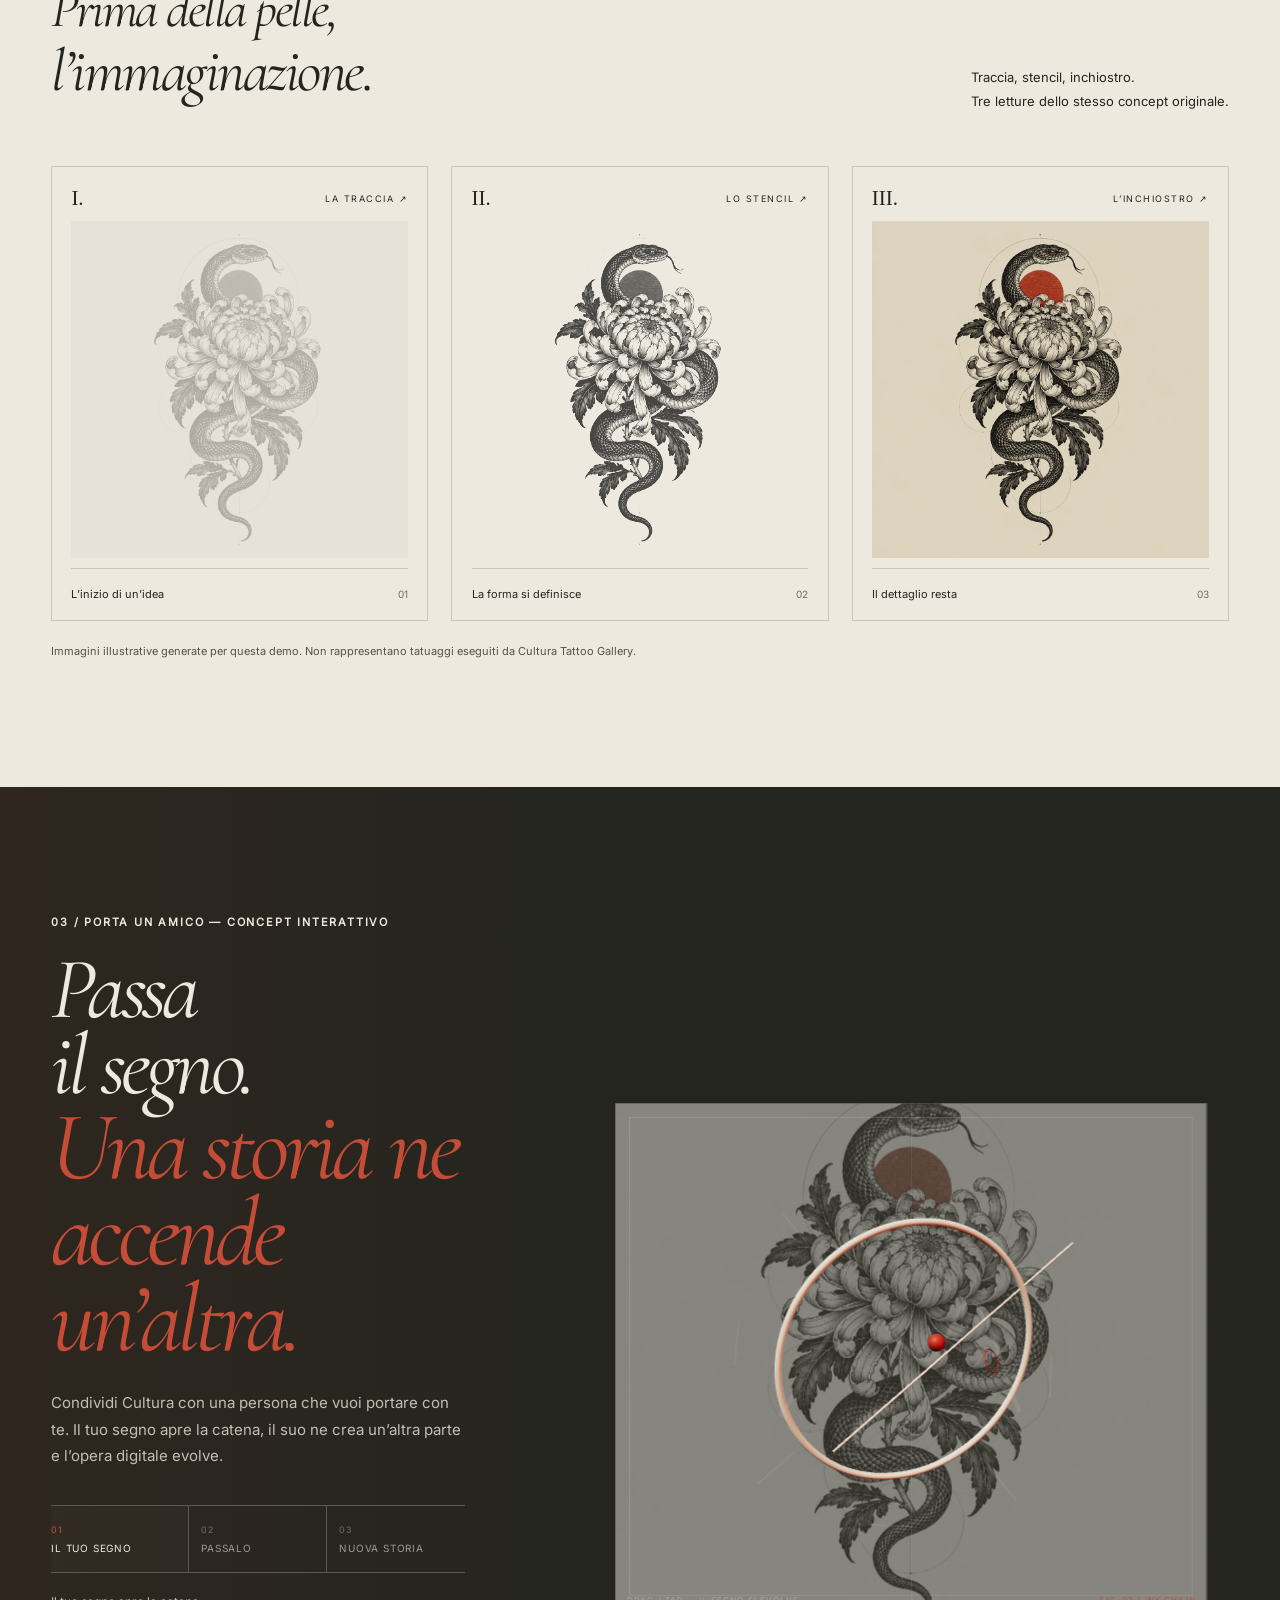
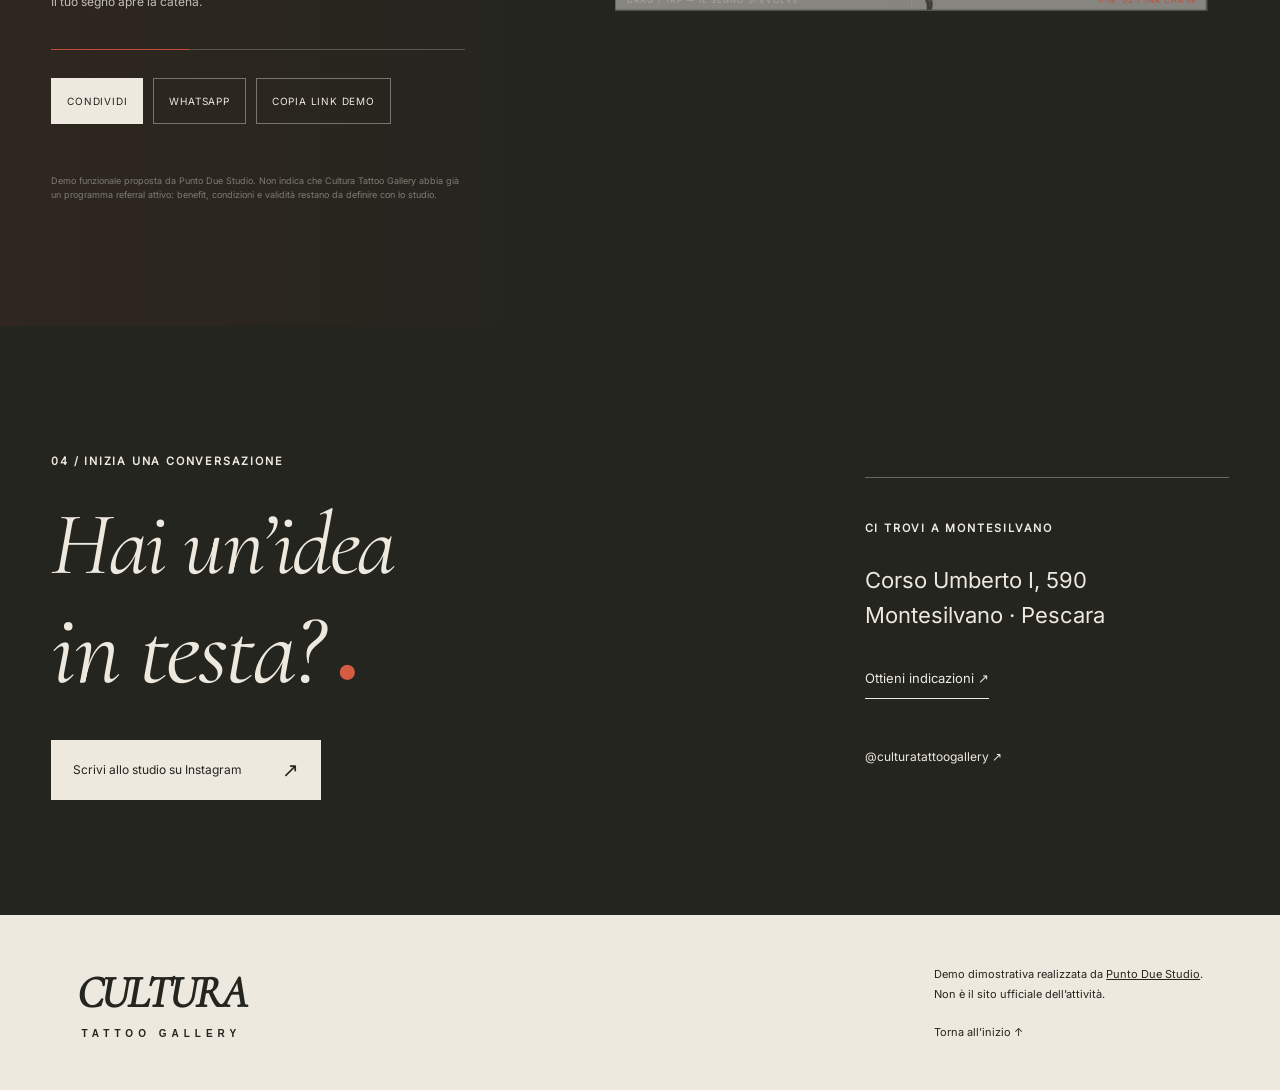
==== commit 3c476040: "Integrate Evoluzione redesign and Passa il Segno referral demo" ====
--- a/index.html
+++ b/index.html
@@ -1,8 +1,127 @@
 <!doctype html>
-<html lang="it"><head><meta charset="utf-8"><meta name="viewport" content="width=device-width,initial-scale=1"><meta name="robots" content="noindex,nofollow"><meta name="description" content="Concept web dimostrativo per Cultura Tattoo Gallery, Montesilvano. Realizzato da Punto Due Studio."><meta name="theme-color" content="#eee9df"><title>Cultura Tattoo Gallery — Demo di Punto Due Studio</title><link rel="icon" href="assets/favicon.svg" type="image/svg+xml"><link rel="stylesheet" href="style.css"><script src="app.js" defer></script><script src="assets/scene.bundle.js" defer></script></head>
-<body><a class="skip" href="#main">Vai al contenuto</a><div class="demo-bar">CONCEPT WEBSITE <span>Una visione di Punto Due Studio · Sito non ufficiale</span></div><header><a class="brand" href="#" aria-label="Cultura, inizio">CULTURA<span>TATTOO GALLERY</span></a><button class="menu-toggle" aria-expanded="false" aria-controls="navigation">Menu <span>＋</span></button><nav id="navigation" aria-label="Principale"><a href="#studio">Lo studio</a><a href="#concept">Il concept</a><a href="#contatti">Dove trovarci</a><a class="nav-cta" href="https://www.instagram.com/culturatattoogallery/" target="_blank" rel="noopener noreferrer">Parliamone ↗</a></nav></header>
-<main id="main"><section class="hero" aria-labelledby="hero-title"><div class="hero-top"><span><i></i> MONTESILVANO, ITALIA</span><span>ARTE CHE TI APPARTIENE</span></div><div class="hero-layout"><div class="hero-copy"><p class="eyebrow">IL TUO SEGNO. LA TUA STORIA.</p><h1 id="hero-title">Non solo<br>inchiostro.<br><em>Identità.</em></h1><p class="intro">Un’idea prende forma.<br>Un segno diventa parte di te.</p><a class="button" href="https://www.instagram.com/culturatattoogallery/" target="_blank" rel="noopener noreferrer">Scopri Cultura <span>↗</span></a></div><figure class="artwork" data-stage="2"><div class="orbit orbit-one"></div><div class="orbit orbit-two"></div><span class="art-cross cross-one">+</span><span class="art-cross cross-two">+</span><img id="hero-art" src="assets/sculpture-poster.webp" width="1200" height="1200" alt="Poster illustrativo: una scultura di crisantemo color avorio, con foglie e cerchio in ottone" fetchpriority="high"><span class="art-index">FIG. 01 / METAMORFOSI</span><div class="scene-tools"><button data-rotate="-1" aria-label="Ruota la scultura a sinistra">←</button><span>TRASCINA PER ESPLORARE</span><button data-rotate="1" aria-label="Ruota la scultura a destra">→</button><button data-reset-scene aria-label="Ripristina la vista iniziale">↺</button></div><figcaption>Concept artistico · non un lavoro dello studio</figcaption></figure><div class="stage-panel"><p class="eyebrow">ESPLORA<br>LA SCULTURA</p><div class="stages" role="group" aria-label="Esplora le fasi del concept"><button data-stage="0" aria-pressed="false"><span>01</span> Scomponi</button><button data-stage="1" aria-pressed="false"><span>02</span> Modella</button><button data-stage="2" aria-pressed="true"><span>03</span> Rivela</button></div><p class="stage-description" aria-live="polite">La materia prende vita.</p><button class="play-scene" data-play-scene aria-pressed="false">Riproduci la trasformazione ↗</button></div></div><div class="hero-bottom"><a href="#studio">SCOPRI LO STUDIO <span>↓</span></a><span>CORSO UMBERTO I, 590</span><span>UN’IDEA. INFINITE ESPRESSIONI.</span></div></section>
-<section class="studio section" id="studio"><div><p class="eyebrow">01 / CULTURA TATTOO GALLERY</p><h2>La tua storia.<br><em>Un altro linguaggio.</em></h2></div><div class="studio-copy"><p>Cultura Tattoo Gallery è a Montesilvano, in Corso Umberto I, 590.</p><p>Entra nel mondo dello studio: scopri i tatuaggi, gli artisti e gli aggiornamenti attraverso il suo profilo Instagram.</p><a class="text-link" href="https://www.instagram.com/culturatattoogallery/" target="_blank" rel="noopener noreferrer">Esplora i lavori reali <span>↗</span></a></div></section>
-<section class="concept section" id="concept"><div class="section-heading"><div><p class="eyebrow">02 / ESPLORAZIONE VISIVA</p><h2>Prima della pelle,<br><em>l’immaginazione.</em></h2></div><p>Uno studio di linee, forme e contrasti.<br>Tre letture dello stesso concept originale.</p></div><div class="concept-grid"><button class="concept-card" data-view="0"><span class="card-top">I. <span>LA TRACCIA ↗</span></span><img src="assets/concept.webp" alt="Versione tenue del concept serpente e crisantemo" width="1200" height="1200" loading="lazy"><span class="card-bottom">L’inizio di un’idea<span>01</span></span></button><button class="concept-card" data-view="1"><span class="card-top">II. <span>LO STENCIL ↗</span></span><img src="assets/concept.webp" alt="Versione monocromatica del concept" width="1200" height="1200" loading="lazy"><span class="card-bottom">La forma si definisce<span>02</span></span></button><button class="concept-card" data-view="2"><span class="card-top">III. <span>L’INCHIOSTRO ↗</span></span><img src="assets/concept.webp" alt="Concept completo con accento rosso" width="1200" height="1200" loading="lazy"><span class="card-bottom">Il dettaglio resta<span>03</span></span></button></div><p class="concept-note">Immagini illustrative generate per questa demo. Non rappresentano tatuaggi eseguiti da Cultura Tattoo Gallery.</p></section>
-<section class="contact section" id="contatti"><div><p class="eyebrow">03 / INIZIA UNA CONVERSAZIONE</p><h2>Hai un’idea<br><em>in testa?</em><span class="red-dot">●</span></h2><a class="button light" href="https://www.instagram.com/culturatattoogallery/" target="_blank" rel="noopener noreferrer">Scrivi allo studio su Instagram <span>↗</span></a></div><div class="contact-details"><p class="eyebrow">CI TROVI A MONTESILVANO</p><address>Corso Umberto I, 590<br>Montesilvano · Pescara</address><a class="text-link" href="https://www.google.com/maps/search/?api=1&query=Cultura%20Tattoo%20Gallery%20Corso%20Umberto%20I%20590%20Montesilvano" target="_blank" rel="noopener noreferrer">Ottieni indicazioni ↗</a><a class="social" href="https://www.instagram.com/culturatattoogallery/" target="_blank" rel="noopener noreferrer">@culturatattoogallery ↗</a></div></section></main>
-<footer><div class="footer-brand">CULTURA<span>TATTOO GALLERY</span></div><div><p>Demo dimostrativa realizzata da <a href="https://puntoduestudio.it/" target="_blank" rel="noopener noreferrer">Punto Due Studio</a>.<br>Non è il sito ufficiale dell’attività.</p><a href="#main">Torna all’inizio ↑</a></div></footer><dialog id="art-dialog" aria-labelledby="dialog-title"><div class="dialog-top"><h2 id="dialog-title">Esplorazione del concept</h2><button class="close-dialog" aria-label="Chiudi anteprima">Chiudi ×</button></div><img src="assets/concept.webp" width="1200" height="1200" alt="Anteprima del concept illustrativo"><p>Concept generato per la demo · non un tatuaggio dello studio</p></dialog></body></html>
+<html lang="it">
+<head>
+  <meta charset="utf-8">
+  <meta name="viewport" content="width=device-width,initial-scale=1">
+  <meta name="robots" content="noindex,nofollow">
+  <meta name="description" content="Concept web dimostrativo per Cultura Tattoo Gallery, Montesilvano. Realizzato da Punto Due Studio.">
+  <meta name="theme-color" content="#eee9df">
+  <title>Cultura Tattoo Gallery — Demo di Punto Due Studio</title>
+  <link rel="icon" href="assets/favicon.svg" type="image/svg+xml">
+  <link rel="stylesheet" href="style.css">
+  <link rel="stylesheet" href="evoluzione.css">
+  <script src="app.js" defer></script>
+  <script src="assets/scene.bundle.js" defer></script>
+  <script src="referral.js" type="module"></script>
+</head>
+<body>
+<a class="skip" href="#main">Vai al contenuto</a>
+<div class="demo-bar">CONCEPT WEBSITE <span>Una visione di Punto Due Studio · Sito non ufficiale</span></div>
+<header>
+  <a class="brand" href="#" aria-label="Cultura, inizio">CULTURA<span>TATTOO GALLERY</span></a>
+  <button class="menu-toggle" aria-expanded="false" aria-controls="navigation">Menu <span>＋</span></button>
+  <nav id="navigation" aria-label="Principale">
+    <a href="#studio">Lo studio</a>
+    <a href="#concept">Il concept</a>
+    <a href="#referral">Porta un amico</a>
+    <a href="#contatti">Dove trovarci</a>
+    <a class="nav-cta" href="https://www.instagram.com/culturatattoogallery/" target="_blank" rel="noopener noreferrer">Parliamone ↗</a>
+  </nav>
+</header>
+<main id="main">
+  <section class="hero" aria-labelledby="hero-title">
+    <div class="hero-top"><span><i></i> MONTESILVANO, ITALIA</span><span>ARTE CHE TI APPARTIENE</span></div>
+    <div class="hero-layout">
+      <div class="hero-copy">
+        <p class="eyebrow">IL TUO SEGNO. LA TUA STORIA.</p>
+        <h1 id="hero-title">Non solo<br>inchiostro.<br><em>Identità.</em></h1>
+        <p class="intro">Un’idea prende forma.<br>Un segno diventa parte di te.</p>
+        <a class="button" href="https://www.instagram.com/culturatattoogallery/" target="_blank" rel="noopener noreferrer">Scopri Cultura <span>↗</span></a>
+      </div>
+      <figure class="artwork" data-stage="2">
+        <div class="orbit orbit-one"></div><div class="orbit orbit-two"></div>
+        <span class="art-cross cross-one">+</span><span class="art-cross cross-two">+</span>
+        <img id="hero-art" src="assets/sculpture-poster.webp" width="1200" height="1200" alt="Poster illustrativo: una scultura di crisantemo color avorio, con foglie e cerchio in ottone" fetchpriority="high">
+        <span class="art-index">FIG. 01 / METAMORFOSI</span>
+        <div class="scene-tools">
+          <button data-rotate="-1" aria-label="Ruota la scultura a sinistra">←</button>
+          <span>TRASCINA PER ESPLORARE</span>
+          <button data-rotate="1" aria-label="Ruota la scultura a destra">→</button>
+          <button data-reset-scene aria-label="Ripristina la vista iniziale">↺</button>
+        </div>
+        <figcaption>Concept artistico · non un lavoro dello studio</figcaption>
+      </figure>
+      <div class="stage-panel">
+        <p class="eyebrow">ESPLORA<br>LA SCULTURA</p>
+        <div class="stages" role="group" aria-label="Esplora le fasi del concept">
+          <button data-stage="0" aria-pressed="false"><span>01</span> Traccia</button>
+          <button data-stage="1" aria-pressed="false"><span>02</span> Stencil</button>
+          <button data-stage="2" aria-pressed="true"><span>03</span> Inchiostro</button>
+        </div>
+        <p class="stage-description" aria-live="polite">La struttura diventa identità.</p>
+        <button class="play-scene" data-play-scene aria-pressed="false">Riproduci la trasformazione ↗</button>
+      </div>
+    </div>
+    <div class="hero-bottom"><a href="#studio">SCOPRI LO STUDIO <span>↓</span></a><span>CORSO UMBERTO I, 590</span><span>UN’IDEA. INFINITE ESPRESSIONI.</span></div>
+  </section>
+
+  <section class="studio section" id="studio" data-reveal>
+    <div><p class="eyebrow">01 / CULTURA TATTOO GALLERY</p><h2>La tua storia.<br><em>Un altro linguaggio.</em></h2></div>
+    <div class="studio-copy">
+      <p>Cultura Tattoo Gallery è a Montesilvano, in Corso Umberto I, 590.</p>
+      <p>Entra nel mondo dello studio: scopri i tatuaggi, gli artisti e gli aggiornamenti attraverso il suo profilo Instagram.</p>
+      <a class="text-link" href="https://www.instagram.com/culturatattoogallery/" target="_blank" rel="noopener noreferrer">Esplora i lavori reali <span>↗</span></a>
+    </div>
+  </section>
+
+  <section class="concept section" id="concept" data-reveal>
+    <div class="section-heading">
+      <div><p class="eyebrow">02 / ESPLORAZIONE VISIVA</p><h2>Prima della pelle,<br><em>l’immaginazione.</em></h2></div>
+      <p>Traccia, stencil, inchiostro.<br>Tre letture dello stesso concept originale.</p>
+    </div>
+    <div class="concept-grid">
+      <button class="concept-card" data-view="0"><span class="card-top">I. <span>LA TRACCIA ↗</span></span><img src="assets/concept.webp" alt="Versione tenue del concept serpente e crisantemo" width="1200" height="1200" loading="lazy"><span class="card-bottom">L’inizio di un’idea<span>01</span></span></button>
+      <button class="concept-card" data-view="1"><span class="card-top">II. <span>LO STENCIL ↗</span></span><img src="assets/concept.webp" alt="Versione monocromatica del concept" width="1200" height="1200" loading="lazy"><span class="card-bottom">La forma si definisce<span>02</span></span></button>
+      <button class="concept-card" data-view="2"><span class="card-top">III. <span>L’INCHIOSTRO ↗</span></span><img src="assets/concept.webp" alt="Concept completo con accento rosso" width="1200" height="1200" loading="lazy"><span class="card-bottom">Il dettaglio resta<span>03</span></span></button>
+    </div>
+    <p class="concept-note">Immagini illustrative generate per questa demo. Non rappresentano tatuaggi eseguiti da Cultura Tattoo Gallery.</p>
+  </section>
+
+  <section class="referral section" id="referral" data-referral-stage="0" data-reveal aria-labelledby="referral-title">
+    <div class="referral-copy">
+      <p class="eyebrow">03 / PORTA UN AMICO — CONCEPT INTERATTIVO</p>
+      <h2 class="referral-title" id="referral-title">Passa<br>il segno.<em>Una storia ne accende un’altra.</em></h2>
+      <p class="referral-lead">Condividi Cultura con una persona che vuoi portare con te. Il tuo segno apre la catena, il suo ne crea un’altra parte e l’opera digitale evolve.</p>
+      <div class="referral-stage-nav" role="group" aria-label="Fasi della referral demo">
+        <button class="referral-stage" aria-pressed="true"><span>01</span>Il tuo segno</button>
+        <button class="referral-stage" aria-pressed="false"><span>02</span>Passalo</button>
+        <button class="referral-stage" aria-pressed="false"><span>03</span>Nuova storia</button>
+      </div>
+      <p class="referral-stage-copy" aria-live="polite">Il tuo segno apre la catena.</p>
+      <div class="referral-progress" aria-hidden="true"><span></span></div>
+      <div class="referral-share" aria-label="Condividi la referral demo">
+        <button type="button" data-share-referral>Condividi</button>
+        <button type="button" data-whatsapp-referral>WhatsApp</button>
+        <button type="button" data-copy-referral>Copia link demo</button>
+      </div>
+      <p class="share-status" aria-live="polite"></p>
+      <p class="referral-disclaimer">Demo funzionale proposta da Punto Due Studio. Non indica che Cultura Tattoo Gallery abbia già un programma referral attivo: benefit, condizioni e validità restano da definire con lo studio.</p>
+    </div>
+    <div class="referral-visual" aria-label="Installazione digitale interattiva Passa il Segno">
+      <div class="referral-media">
+        <video id="referral-motion" class="referral-motion" muted loop playsinline preload="none" poster="assets/concept.webp" aria-hidden="true"></video>
+        <div class="referral-canvas-host" aria-hidden="true"></div>
+      </div>
+      <div class="referral-visual-meta"><span>DRAG / TAP — IL SEGNO SI EVOLVE</span><span>FIG. 02 / INK CHAIN</span></div>
+    </div>
+  </section>
+
+  <section class="contact section" id="contatti" data-reveal>
+    <div><p class="eyebrow">04 / INIZIA UNA CONVERSAZIONE</p><h2>Hai un’idea<br><em>in testa?</em><span class="red-dot">●</span></h2><a class="button light" href="https://www.instagram.com/culturatattoogallery/" target="_blank" rel="noopener noreferrer">Scrivi allo studio su Instagram <span>↗</span></a></div>
+    <div class="contact-details"><p class="eyebrow">CI TROVI A MONTESILVANO</p><address>Corso Umberto I, 590<br>Montesilvano · Pescara</address><a class="text-link" href="https://www.google.com/maps/search/?api=1&query=Cultura%20Tattoo%20Gallery%20Corso%20Umberto%20I%20590%20Montesilvano" target="_blank" rel="noopener noreferrer">Ottieni indicazioni ↗</a><a class="social" href="https://www.instagram.com/culturatattoogallery/" target="_blank" rel="noopener noreferrer">@culturatattoogallery ↗</a></div>
+  </section>
+</main>
+<footer><div class="footer-brand">CULTURA<span>TATTOO GALLERY</span></div><div><p>Demo dimostrativa realizzata da <a href="https://puntoduestudio.it/" target="_blank" rel="noopener noreferrer">Punto Due Studio</a>.<br>Non è il sito ufficiale dell’attività.</p><a href="#main">Torna all’inizio ↑</a></div></footer>
+<dialog id="art-dialog" aria-labelledby="dialog-title"><div class="dialog-top"><h2 id="dialog-title">Esplorazione del concept</h2><button class="close-dialog" aria-label="Chiudi anteprima">Chiudi ×</button></div><img src="assets/concept.webp" width="1200" height="1200" alt="Anteprima del concept illustrativo"><p>Concept generato per la demo · non un tatuaggio dello studio</p></dialog>
+</body>
+</html>
--- a/evoluzione.css
+++ b/evoluzione.css
@@ -0,0 +1,11 @@
+:root{--space-page:clamp(20px,4vw,72px);--space-section:clamp(72px,9vw,150px);--paper-soft:#e7e1d6;--ink-soft:#4c4a43;--red-bright:#c54d38;--ease:cubic-bezier(.22,1,.36,1)}
+body{font-family:CulturaSans,Arial,Helvetica,sans-serif;overflow-x:hidden}em,h1,h2,.brand,.footer-brand,.referral-title{font-family:CulturaSerif,Georgia,serif}.demo-bar{padding-inline:var(--space-page)}header{margin-inline:var(--space-page);position:sticky;top:0;z-index:30;background:rgba(238,233,223,.92);backdrop-filter:blur(14px);-webkit-backdrop-filter:blur(14px)}nav{font-size:11px;letter-spacing:.06em;text-transform:uppercase}.nav-cta{transition:background .25s,color .25s,border-color .25s}.nav-cta:hover{background:var(--ink);color:var(--paper)}
+.hero{padding-inline:var(--space-page)}.hero-layout{grid-template-columns:minmax(300px,.78fr) minmax(440px,1.25fr) minmax(150px,.42fr);gap:clamp(16px,2vw,38px);min-height:min(690px,73vh)}.hero-copy{align-self:center}.hero-copy .eyebrow{margin-bottom:18px}.hero h1{font-size:clamp(64px,6.2vw,108px);line-height:.9;letter-spacing:-.055em;text-wrap:balance}.hero .intro{max-width:310px;color:var(--ink-soft)}.artwork.is-3d{max-width:720px;justify-self:center}.artwork.is-3d .art-index{bottom:11%}.stage-panel{padding-left:0}.stages{gap:5px}.stages button{letter-spacing:.04em}.stages button span{letter-spacing:.16em}.scene-tools{left:50%;transform:translateX(-50%);bottom:1.5%}.scene-tools span{white-space:nowrap;letter-spacing:.14em}.hero-bottom{margin-top:20px}.section{padding:var(--space-section) var(--space-page)}.studio{grid-template-columns:minmax(0,1.08fr) minmax(300px,.7fr);gap:clamp(60px,12vw,190px)}.studio h2{max-width:740px}.studio-copy{justify-self:end}.section-heading{gap:clamp(50px,9vw,150px)}.concept-grid{gap:clamp(12px,1.8vw,28px)}.concept-card{position:relative;padding:clamp(16px,1.5vw,26px);transition:transform .55s var(--ease),border-color .3s,background .3s}.concept-card:after{content:'';position:absolute;inset:7px;border:1px solid transparent;pointer-events:none;transition:border-color .35s}.concept-card:hover:after,.concept-card:focus-visible:after{border-color:#ad37252d}.concept-card:hover{transform:translateY(-8px);background:#f2eee6}.concept-card img{transition:transform .7s var(--ease),filter .5s,opacity .5s}.concept-card:hover img{transform:scale(1.02)}
+/* Referral / Passa il Segno */
+.referral{position:relative;background:var(--ink);color:var(--paper);display:grid;grid-template-columns:minmax(320px,.72fr) minmax(480px,1.15fr);gap:clamp(55px,8vw,135px);align-items:center;overflow:hidden;isolation:isolate}.referral:before{content:'';position:absolute;inset:0;background:linear-gradient(90deg,rgba(173,55,37,.08),transparent 46%);pointer-events:none}.referral-copy,.referral-visual{position:relative;z-index:2}.referral-title{font-size:clamp(60px,6.8vw,112px);font-weight:400;letter-spacing:-.055em;line-height:.88;margin:20px 0 28px}.referral-title em{display:block;color:var(--red-bright)}.referral-lead{max-width:500px;color:#c3beb4;font-size:15px;line-height:1.75;margin:0 0 34px}.referral-stage-nav{display:grid;grid-template-columns:repeat(3,minmax(0,1fr));border-top:1px solid #5a5a51;border-bottom:1px solid #5a5a51;margin-top:36px}.referral-stage{border:0;border-right:1px solid #5a5a51;background:transparent;color:#9e9b92;text-align:left;padding:17px 12px;min-height:66px;font-size:10px;letter-spacing:.08em;text-transform:uppercase;transition:color .25s,background .25s}.referral-stage:first-child{padding-left:0}.referral-stage:last-child{border-right:0}.referral-stage[aria-pressed=true]{color:var(--paper);background:#ffffff05}.referral-stage[aria-pressed=true] span{color:var(--red-bright)}.referral-stage span{display:block;font-size:9px;margin-bottom:7px;color:#6f6d65}.referral-stage-copy{min-height:44px;color:#c3beb4;font-size:12px;line-height:1.55;margin:20px 0 12px}.referral-progress{height:1px;background:#55564e;overflow:hidden}.referral-progress span{display:block;width:33.333%;height:100%;background:var(--red-bright);transition:width .65s var(--ease)}.referral-share{display:flex;flex-wrap:wrap;gap:10px;margin-top:28px}.referral-share button{border:1px solid #77766d;background:transparent;color:var(--paper);padding:13px 15px;font-size:10px;letter-spacing:.08em;text-transform:uppercase;min-height:46px;transition:background .25s,color .25s,border-color .25s}.referral-share button:first-child{background:var(--paper);color:var(--ink);border-color:var(--paper)}.referral-share button:hover{border-color:var(--paper);background:var(--paper);color:var(--ink)}.share-status{font-size:10px;color:#918e85;min-height:18px;margin-top:10px}.referral-disclaimer{font-size:9px;line-height:1.55;color:#7f7c74;max-width:460px;margin-top:22px}.referral-visual{min-height:620px;display:grid;place-items:center}.referral-media{position:absolute;inset:8% 2% 8% 6%;overflow:hidden;border:1px solid #55564d;background:#2b2b25}.referral-media:before,.referral-media:after{content:'';position:absolute;z-index:3;pointer-events:none}.referral-media:before{inset:14px;border:1px solid #eee9df26}.referral-media:after{left:50%;top:0;width:1px;height:100%;background:#eee9df14}.referral-motion{position:absolute;inset:0;width:100%;height:100%;object-fit:cover;opacity:.45;filter:grayscale(.35) contrast(1.08) saturate(.78);mix-blend-mode:screen}.referral-canvas-host{position:absolute;inset:0;z-index:2}.referral-canvas{position:absolute;inset:0;width:100%;height:100%;touch-action:pan-y;cursor:grab}.referral-canvas.is-dragging{cursor:grabbing}.referral-visual-meta{position:absolute;left:9%;right:5%;bottom:10%;z-index:4;display:flex;justify-content:space-between;gap:18px;font-size:8px;letter-spacing:.14em;color:#a9a59b;text-transform:uppercase}.referral-visual-meta span:last-child{color:var(--red-bright)}.referral[data-referral-stage='0'] .referral-media{transform:scale(.975)}.referral[data-referral-stage='1'] .referral-media{transform:scale(.988)}.referral[data-referral-stage='2'] .referral-media{transform:scale(1)}.referral-media{transition:transform .8s var(--ease)}
+.contact{grid-template-columns:minmax(0,1.2fr) minmax(320px,.65fr)}.contact-details{max-width:520px;justify-self:end;width:100%}
+[data-reveal]{opacity:0;transform:translateY(24px);transition:opacity .8s var(--ease),transform .8s var(--ease)}[data-reveal].is-visible{opacity:1;transform:none}
+@media(max-width:1100px){.hero-layout{grid-template-columns:minmax(280px,.85fr) minmax(420px,1.15fr)}.stage-panel{grid-column:1/-1;display:grid;grid-template-columns:auto 1fr auto;align-items:center;gap:18px;padding-top:0}.stages{display:grid;grid-template-columns:repeat(3,1fr);border-left:0;border-top:1px solid var(--line)}.stages button{padding:14px 10px}.stage-description{margin:0}.referral{grid-template-columns:minmax(290px,.8fr) minmax(390px,1.2fr);gap:45px}.referral-visual{min-height:540px}}
+@media(max-width:760px){html{scroll-padding-top:70px}.demo-bar{padding:8px 20px;gap:12px}.demo-bar span{max-width:210px}.nav-open{overflow:hidden}header{margin-inline:20px;padding:18px 0;background:rgba(238,233,223,.96)}.brand{font-size:29px}.menu-toggle{display:flex;min-width:80px;justify-content:space-between;align-items:center;border:0;border-bottom:1px solid var(--line);padding:10px 0;text-transform:uppercase;letter-spacing:.08em}nav{display:flex!important;position:fixed;inset:0;top:0;z-index:-1;opacity:0;visibility:hidden;background:var(--paper);padding:112px 22px 36px;flex-direction:column;align-items:flex-start;gap:0;transform:translateY(-12px);transition:opacity .35s,transform .45s var(--ease),visibility .35s;pointer-events:none}nav.open{z-index:25;opacity:1;visibility:visible;transform:none;pointer-events:auto}nav a{width:100%;font-family:CulturaSerif,Georgia,serif;font-size:clamp(34px,10vw,50px);text-transform:none;letter-spacing:-.035em;padding:14px 0;border-bottom:1px solid var(--line)}nav .nav-cta{font-family:CulturaSans,Arial,sans-serif;font-size:11px;text-transform:uppercase;letter-spacing:.08em;border:1px solid var(--ink);margin-top:24px;width:auto;padding:14px 18px}.hero{padding-inline:20px}.hero-top{padding:18px 0 12px}.hero-top>span:last-child{display:none}.hero-layout{display:flex;flex-direction:column;min-height:0}.hero-copy{padding:18px 0 2px}.hero-copy .eyebrow{margin-bottom:15px}.hero h1{font-size:clamp(52px,15.5vw,68px);line-height:.9;letter-spacing:-.06em}.hero .intro{font-size:13px;line-height:1.6;margin:19px 0 20px;max-width:270px}.hero .button{padding:14px 17px}.artwork,.artwork.is-3d{width:calc(100% + 14px);margin:0 -7px 8px;aspect-ratio:1/1.05}.artwork.is-3d .art-index{bottom:12%}.scene-tools{bottom:0}.scene-tools button{width:44px;height:44px}.scene-tools span{font-size:7px}.stage-panel{display:flex!important;flex-direction:column;align-items:stretch;padding:0;gap:10px}.stage-panel>.eyebrow{display:none}.stages{order:1;display:grid;grid-template-columns:repeat(3,1fr);gap:8px;border:0}.stages button{border:1px solid var(--line);padding:10px 8px;min-height:54px;font-size:9px;text-align:center}.stages button[aria-pressed=true]:before{display:none}.stages button span{margin-bottom:4px}.stage-description{order:2;text-align:left;width:auto;font-size:10px;color:#706b62}.play-scene{order:3;margin:0 0 3px auto!important;padding:9px 0}.hero-bottom{margin-top:10px;padding:16px 0}.hero-bottom>span{display:none}.section{padding:70px 20px}.studio{grid-template-columns:1fr;gap:24px}.studio h2{font-size:clamp(42px,12vw,56px);line-height:.96}.studio-copy{justify-self:start;padding-top:0}.section-heading{display:block}.section-heading h2{font-size:clamp(42px,12vw,56px);line-height:.98}.concept-grid{grid-template-columns:1fr;gap:14px}.concept-card{padding:16px}.concept-card img{max-height:none}.referral{display:block;padding-top:78px;padding-bottom:72px}.referral-title{font-size:clamp(58px,16vw,74px);line-height:.88;margin:18px 0 22px}.referral-lead{font-size:13px;line-height:1.65;margin-bottom:26px}.referral-stage-nav{margin-top:28px}.referral-stage{padding:13px 7px;min-height:64px;font-size:8px;text-align:center}.referral-stage:first-child{padding-left:7px}.referral-stage span{font-size:8px}.referral-stage-copy{font-size:11px}.referral-share{gap:8px}.referral-share button{flex:1 1 calc(50% - 8px);padding-inline:10px}.referral-visual{min-height:auto;height:min(108vw,470px);margin:44px -20px -10px}.referral-media{inset:0 20px}.referral-visual-meta{left:30px;right:30px;bottom:20px;font-size:7px}.contact{grid-template-columns:1fr;gap:54px}.contact h2{font-size:clamp(58px,17vw,76px);line-height:.92}.contact-details{justify-self:start}.footer-brand{font-size:38px}dialog{width:100vw;max-width:none;height:100dvh;max-height:none;margin:0;border:0;padding:18px;display:none;grid-template-rows:auto 1fr auto}dialog[open]{display:grid}dialog img{max-height:calc(100dvh - 140px);margin:auto;object-fit:contain}.close-dialog{min-width:76px;min-height:44px}}
+@media(max-width:360px){header{margin-inline:16px}.hero,.section{padding-left:16px;padding-right:16px}.hero h1{font-size:52px}.stages{gap:6px}.stages button{font-size:8px}.referral-visual{margin-left:-16px;margin-right:-16px}.referral-media{inset-inline:16px}.referral-share button{flex-basis:100%}}
+@media(prefers-reduced-motion:reduce){[data-reveal]{opacity:1;transform:none}.referral-media{transition:none}.concept-card,.concept-card img{transition:none}}
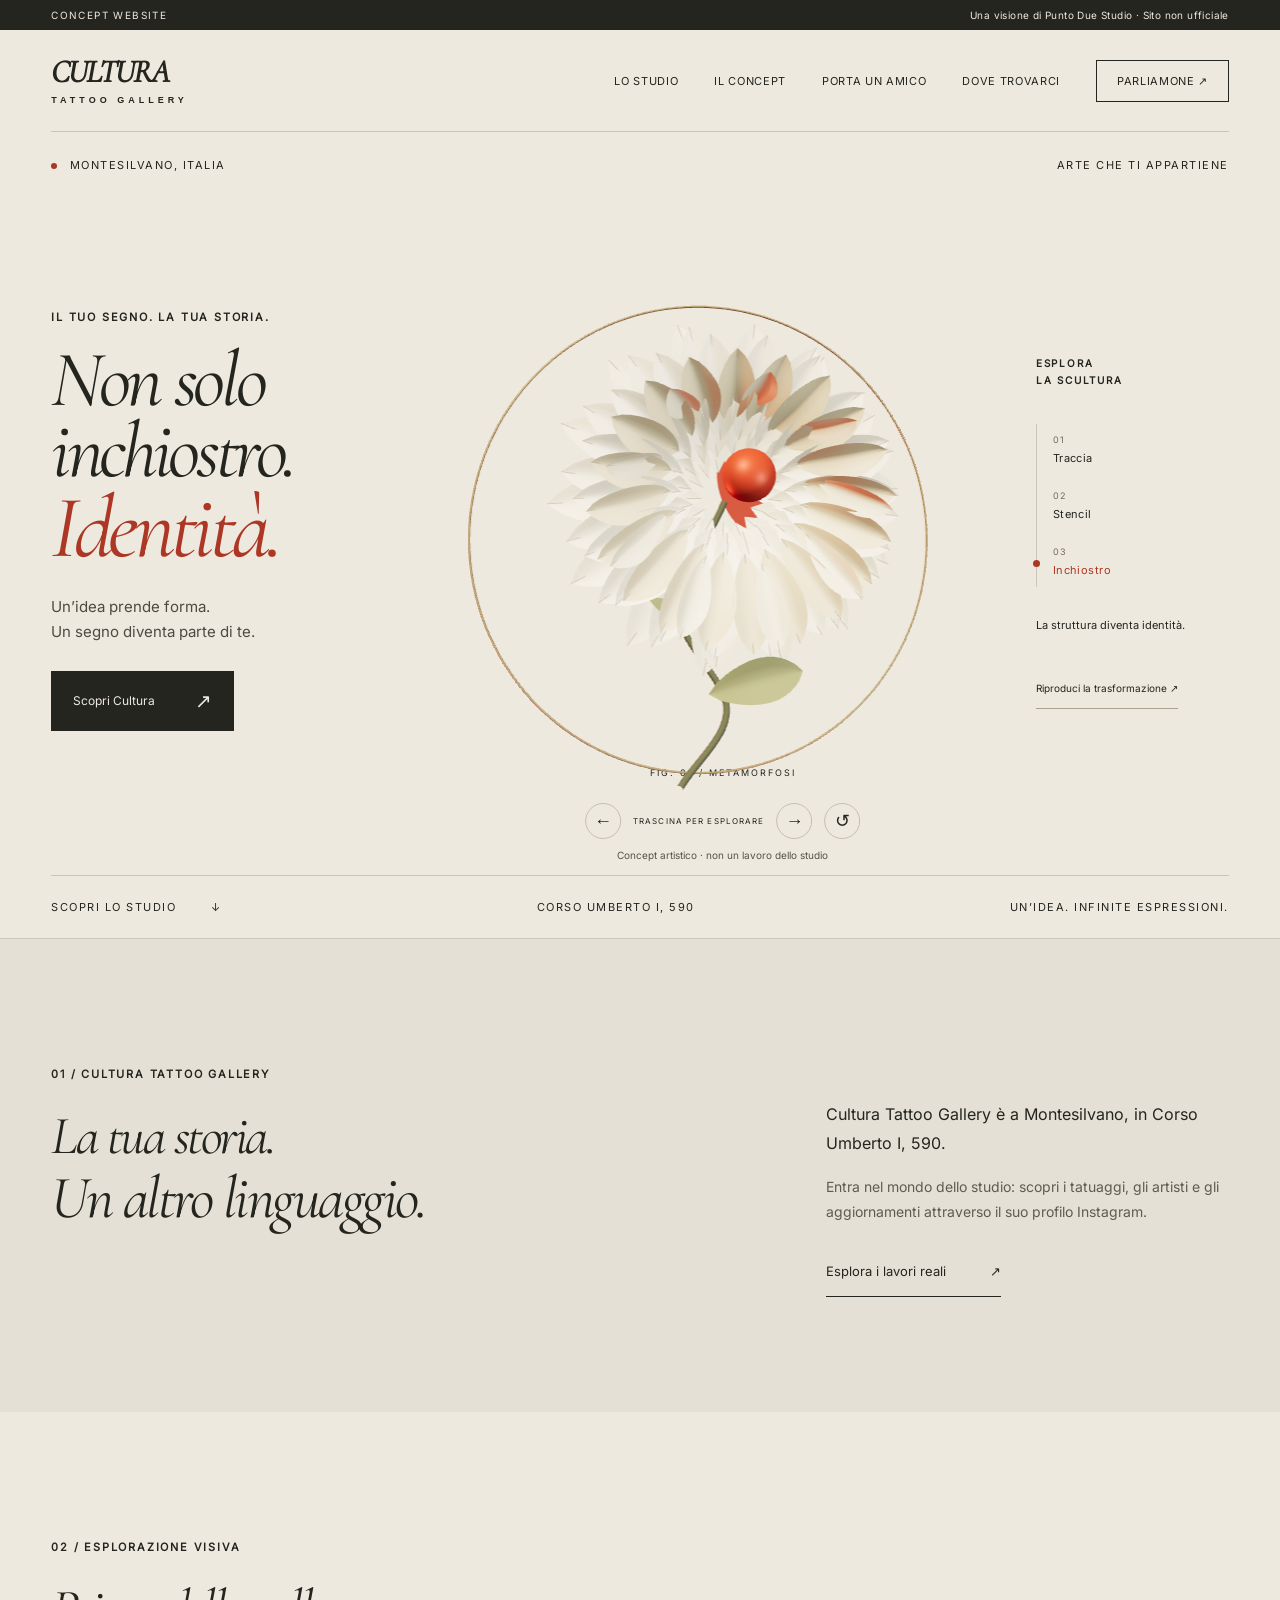
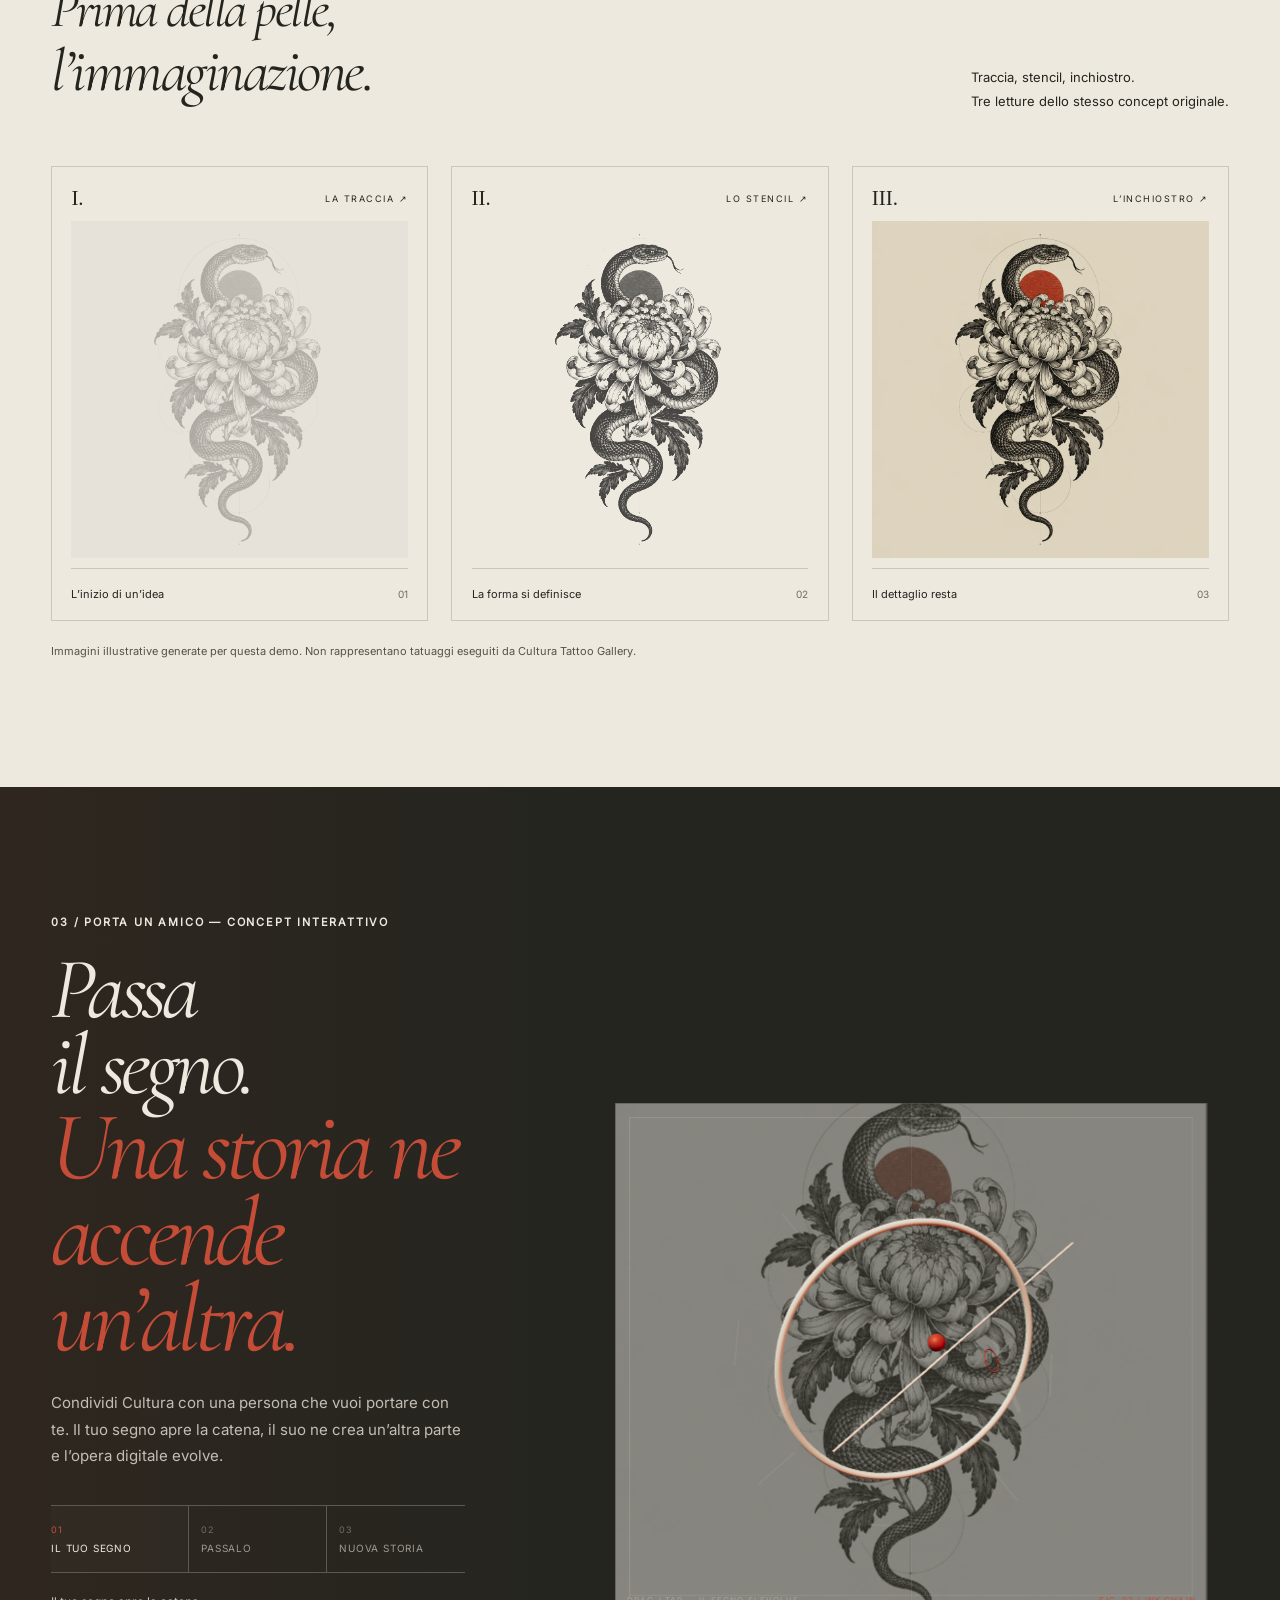
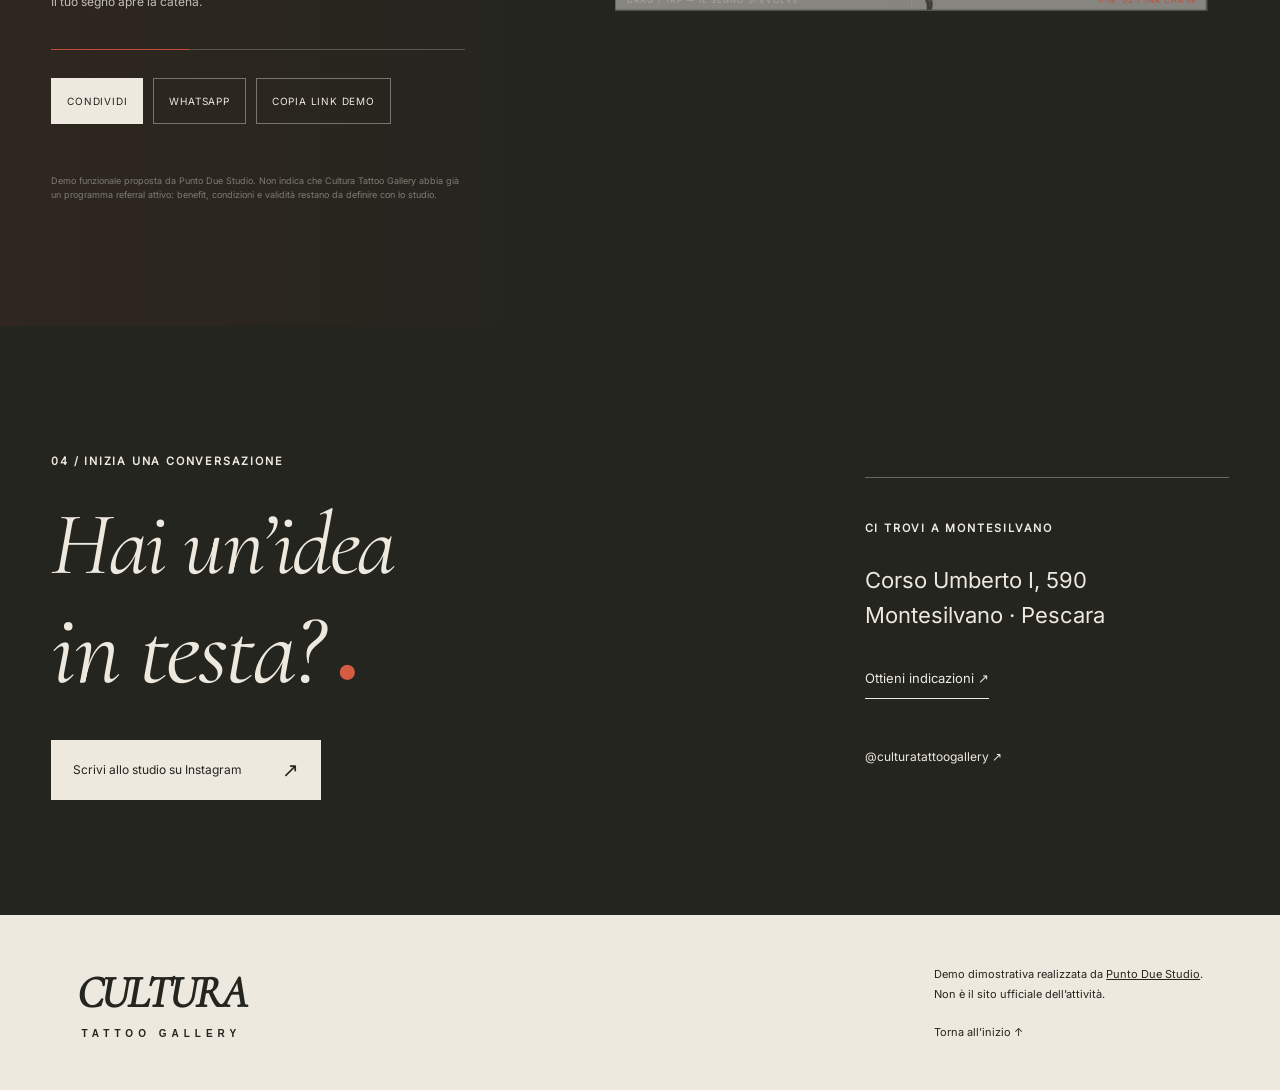
==== commit 8605e33d: "Refine mobile referral share experience" ====
--- a/index.html
+++ b/index.html
@@ -10,9 +10,11 @@
   <link rel="icon" href="assets/favicon.svg" type="image/svg+xml">
   <link rel="stylesheet" href="style.css">
   <link rel="stylesheet" href="evoluzione.css">
+  <link rel="stylesheet" href="share-refine.css">
   <script src="app.js" defer></script>
   <script src="assets/scene.bundle.js" defer></script>
   <script src="referral.js" type="module"></script>
+  <script src="share-refine.js" defer></script>
 </head>
 <body>
 <a class="skip" href="#main">Vai al contenuto</a>
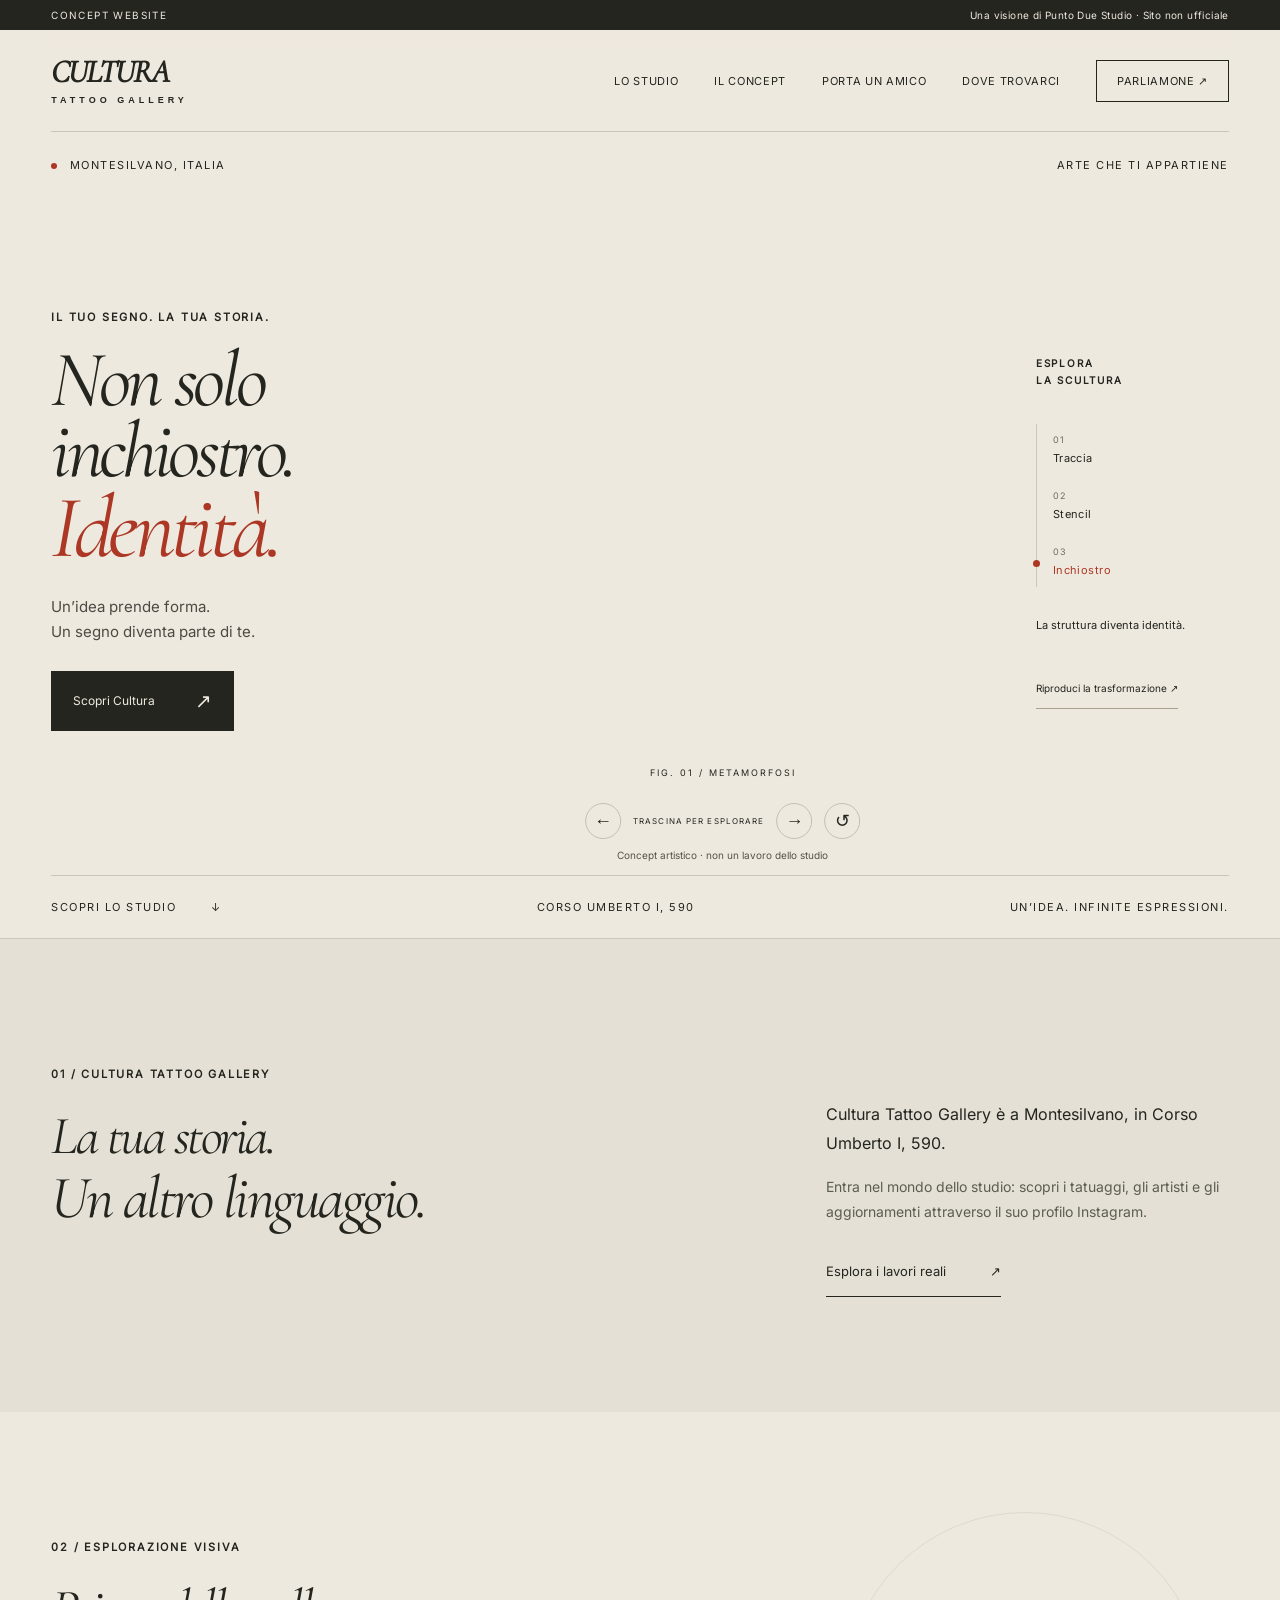
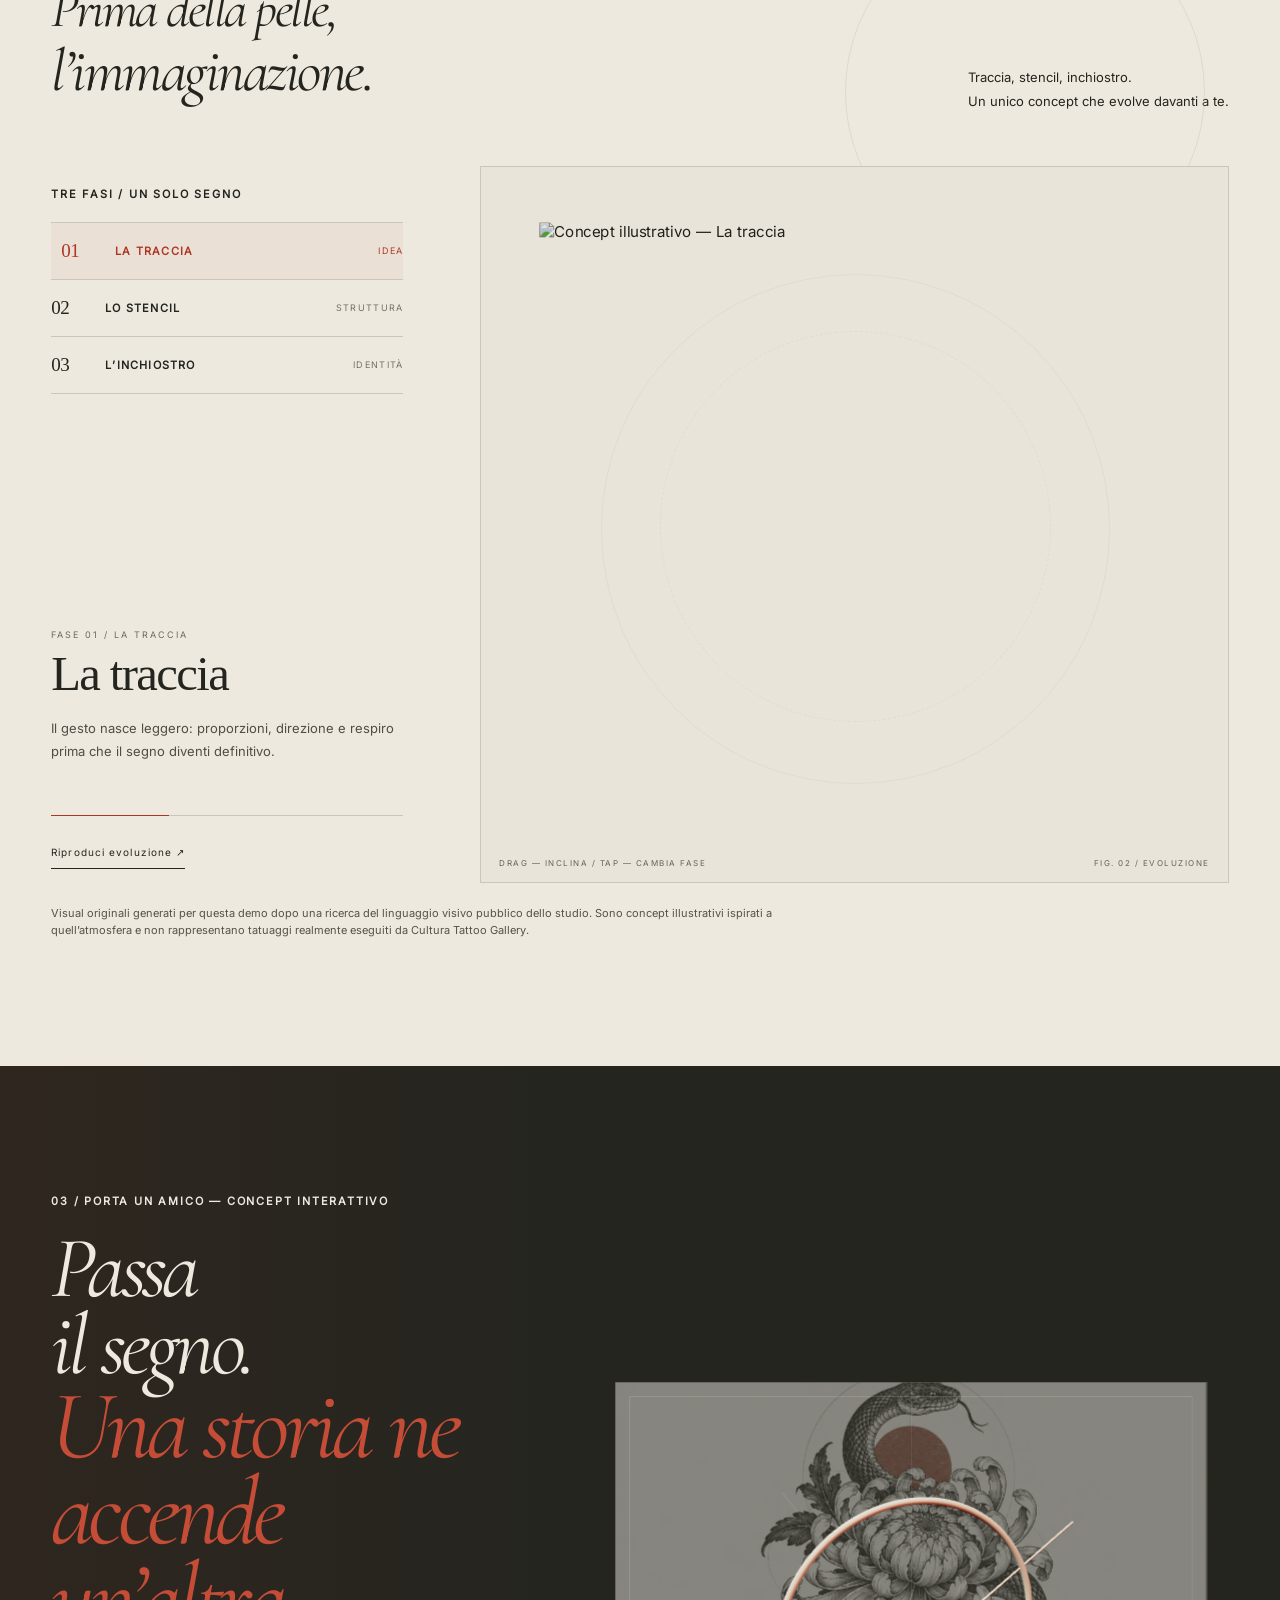
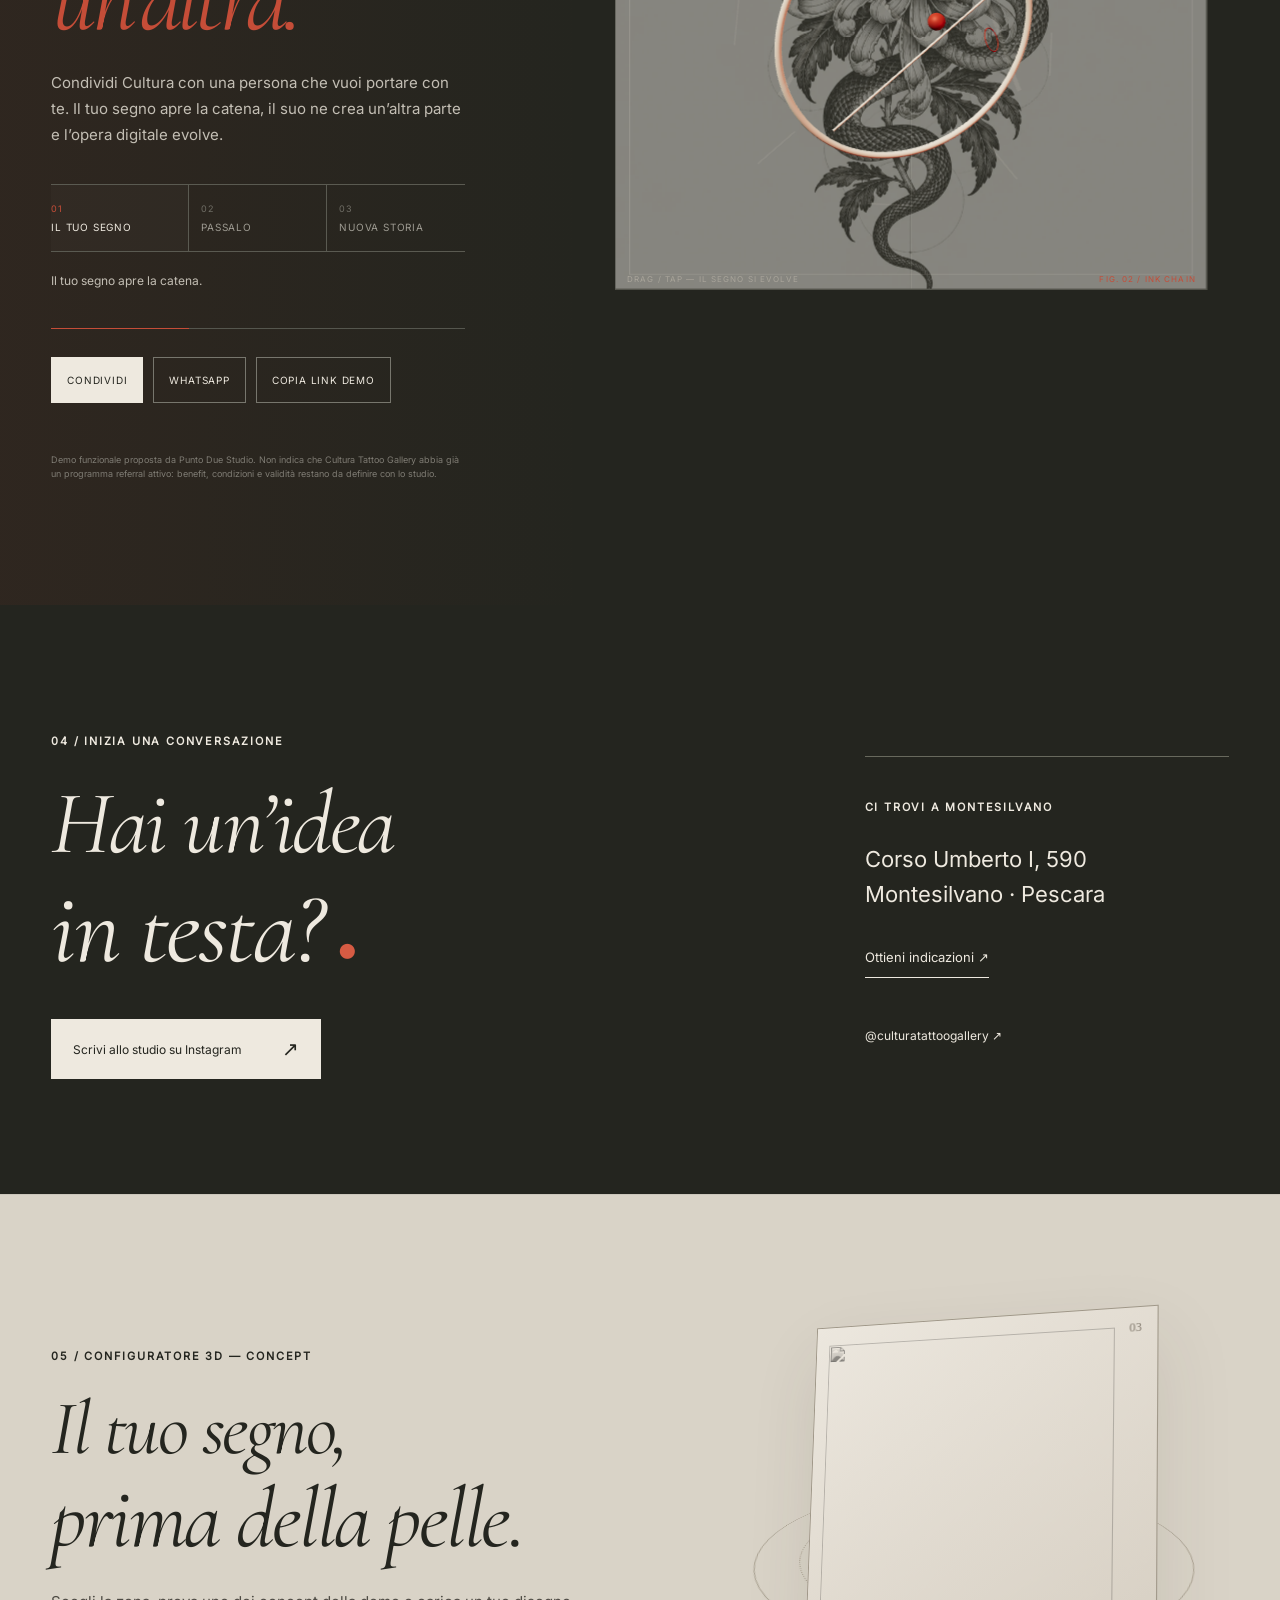
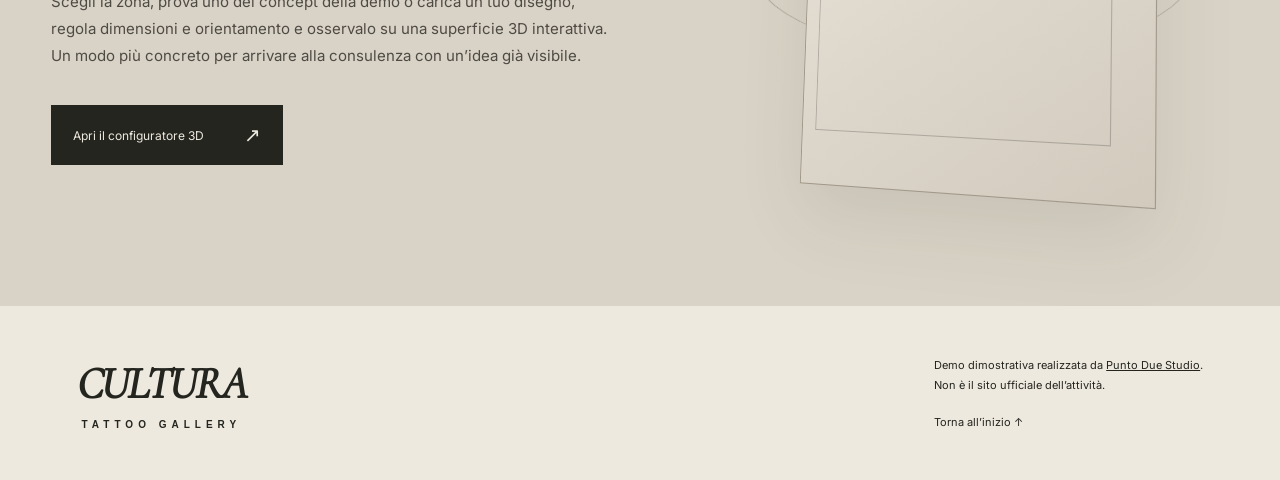
==== commit 86a676ad: "Replace visual exploration with 3D evolution and link configurator" ====
--- a/index.html
+++ b/index.html
@@ -11,7 +11,9 @@
   <link rel="stylesheet" href="style.css">
   <link rel="stylesheet" href="evoluzione.css">
   <link rel="stylesheet" href="share-refine.css">
+  <link rel="stylesheet" href="concept-evolution.css">
   <script src="app.js" defer></script>
+  <script src="concept-evolution.js" type="module"></script>
   <script src="assets/scene.bundle.js" defer></script>
   <script src="referral.js" type="module"></script>
   <script src="share-refine.js" defer></script>
@@ -76,17 +78,36 @@
     </div>
   </section>
 
-  <section class="concept section" id="concept" data-reveal>
+  <section class="concept section concept-evolution" id="concept" data-reveal data-concept-evolution data-stage-0="https://d8j0ntlcm91z4.cloudfront.net/user_3JN4lq7KBj4c3qEQUgSkbrftgrd/hf_20260916_135109_ad7525fd-aa0f-4d21-9c7e-1a42ad3a7f42.png" data-stage-1="https://d8j0ntlcm91z4.cloudfront.net/user_3JN4lq7KBj4c3qEQUgSkbrftgrd/hf_20260916_135151_5f754f1c-9fe1-4e3f-a9a3-02312b377c9e.png" data-stage-2="https://d8j0ntlcm91z4.cloudfront.net/user_3JN4lq7KBj4c3qEQUgSkbrftgrd/hf_20260916_135223_01bfa4e6-8847-4dcf-99b2-01d0f63a4904.png">
     <div class="section-heading">
       <div><p class="eyebrow">02 / ESPLORAZIONE VISIVA</p><h2>Prima della pelle,<br><em>l’immaginazione.</em></h2></div>
-      <p>Traccia, stencil, inchiostro.<br>Tre letture dello stesso concept originale.</p>
+      <p>Traccia, stencil, inchiostro.<br>Un unico concept che evolve davanti a te.</p>
     </div>
-    <div class="concept-grid">
-      <button class="concept-card" data-view="0"><span class="card-top">I. <span>LA TRACCIA ↗</span></span><img src="assets/concept.webp" alt="Versione tenue del concept serpente e crisantemo" width="1200" height="1200" loading="lazy"><span class="card-bottom">L’inizio di un’idea<span>01</span></span></button>
-      <button class="concept-card" data-view="1"><span class="card-top">II. <span>LO STENCIL ↗</span></span><img src="assets/concept.webp" alt="Versione monocromatica del concept" width="1200" height="1200" loading="lazy"><span class="card-bottom">La forma si definisce<span>02</span></span></button>
-      <button class="concept-card" data-view="2"><span class="card-top">III. <span>L’INCHIOSTRO ↗</span></span><img src="assets/concept.webp" alt="Concept completo con accento rosso" width="1200" height="1200" loading="lazy"><span class="card-bottom">Il dettaglio resta<span>03</span></span></button>
+    <div class="concept-lab">
+      <div class="concept-control-panel">
+        <div>
+          <p class="eyebrow">TRE FASI / UN SOLO SEGNO</p>
+          <div class="concept-stage-nav" role="group" aria-label="Fasi del concept interattivo">
+            <button type="button" data-concept-stage="0" aria-pressed="true"><span>01</span><strong>LA TRACCIA</strong><span>IDEA</span></button>
+            <button type="button" data-concept-stage="1" aria-pressed="false"><span>02</span><strong>LO STENCIL</strong><span>STRUTTURA</span></button>
+            <button type="button" data-concept-stage="2" aria-pressed="false"><span>03</span><strong>L’INCHIOSTRO</strong><span>IDENTITÀ</span></button>
+          </div>
+        </div>
+        <div class="concept-stage-copy">
+          <p class="concept-stage-index">FASE 01 / LA TRACCIA</p>
+          <h3 class="concept-stage-title">La traccia</h3>
+          <p class="concept-stage-description" aria-live="polite">Il gesto nasce leggero: proporzioni, direzione e respiro prima che il segno diventi definitivo.</p>
+          <div class="concept-progress" aria-hidden="true"><span></span></div>
+          <button type="button" class="concept-play" data-concept-play aria-pressed="false">Riproduci evoluzione ↗</button>
+        </div>
+      </div>
+      <div class="concept-visual-shell">
+        <div class="concept-3d-host" tabindex="0" aria-label="Concept 3D interattivo. Trascina per inclinare l’opera; usa le frecce sinistra e destra per cambiare fase."></div>
+        <img class="concept-fallback" src="https://d8j0ntlcm91z4.cloudfront.net/user_3JN4lq7KBj4c3qEQUgSkbrftgrd/hf_20260916_135109_ad7525fd-aa0f-4d21-9c7e-1a42ad3a7f42.png" alt="Concept illustrativo — La traccia" loading="lazy">
+        <div class="concept-visual-meta"><span>DRAG — INCLINA / TAP — CAMBIA FASE</span><span>FIG. 02 / EVOLUZIONE</span></div>
+      </div>
     </div>
-    <p class="concept-note">Immagini illustrative generate per questa demo. Non rappresentano tatuaggi eseguiti da Cultura Tattoo Gallery.</p>
+    <p class="concept-note">Visual originali generati per questa demo dopo una ricerca del linguaggio visivo pubblico dello studio. Sono concept illustrativi ispirati a quell’atmosfera e non rappresentano tatuaggi realmente eseguiti da Cultura Tattoo Gallery.</p>
   </section>
 
   <section class="referral section" id="referral" data-referral-stage="0" data-reveal aria-labelledby="referral-title">
@@ -122,6 +143,20 @@
     <div><p class="eyebrow">04 / INIZIA UNA CONVERSAZIONE</p><h2>Hai un’idea<br><em>in testa?</em><span class="red-dot">●</span></h2><a class="button light" href="https://www.instagram.com/culturatattoogallery/" target="_blank" rel="noopener noreferrer">Scrivi allo studio su Instagram <span>↗</span></a></div>
     <div class="contact-details"><p class="eyebrow">CI TROVI A MONTESILVANO</p><address>Corso Umberto I, 590<br>Montesilvano · Pescara</address><a class="text-link" href="https://www.google.com/maps/search/?api=1&query=Cultura%20Tattoo%20Gallery%20Corso%20Umberto%20I%20590%20Montesilvano" target="_blank" rel="noopener noreferrer">Ottieni indicazioni ↗</a><a class="social" href="https://www.instagram.com/culturatattoogallery/" target="_blank" rel="noopener noreferrer">@culturatattoogallery ↗</a></div>
   </section>
+
+  <section class="configurator-teaser section" data-reveal aria-labelledby="configurator-teaser-title">
+    <div class="configurator-teaser-copy">
+      <p class="eyebrow">05 / CONFIGURATORE 3D — CONCEPT</p>
+      <h2 id="configurator-teaser-title">Il tuo segno,<br><em>prima della pelle.</em></h2>
+      <p class="configurator-teaser-lead">Scegli la zona, prova uno dei concept della demo o carica un tuo disegno, regola dimensioni e orientamento e osservalo su una superficie 3D interattiva. Un modo più concreto per arrivare alla consulenza con un’idea già visibile.</p>
+      <a class="button" href="configuratore.html">Apri il configuratore 3D <span>↗</span></a>
+    </div>
+    <div class="configurator-preview" aria-hidden="true">
+      <div class="configurator-preview-ring"></div>
+      <div class="configurator-preview-ring"></div>
+      <div class="configurator-preview-card"><img src="https://d8j0ntlcm91z4.cloudfront.net/user_3JN4lq7KBj4c3qEQUgSkbrftgrd/hf_20260916_135223_01bfa4e6-8847-4dcf-99b2-01d0f63a4904.png" alt=""></div>
+    </div>
+  </section>
 </main>
 <footer><div class="footer-brand">CULTURA<span>TATTOO GALLERY</span></div><div><p>Demo dimostrativa realizzata da <a href="https://puntoduestudio.it/" target="_blank" rel="noopener noreferrer">Punto Due Studio</a>.<br>Non è il sito ufficiale dell’attività.</p><a href="#main">Torna all’inizio ↑</a></div></footer>
 <dialog id="art-dialog" aria-labelledby="dialog-title"><div class="dialog-top"><h2 id="dialog-title">Esplorazione del concept</h2><button class="close-dialog" aria-label="Chiudi anteprima">Chiudi ×</button></div><img src="assets/concept.webp" width="1200" height="1200" alt="Anteprima del concept illustrativo"><p>Concept generato per la demo · non un tatuaggio dello studio</p></dialog>
--- a/share-refine.css
+++ b/share-refine.css
@@ -0,0 +1,106 @@
+/* Mobile-first refinement for Passa il Segno sharing. Keeps the existing concept and art direction. */
+@media(max-width:760px){
+  .referral-copy{display:flex;flex-direction:column}
+  .referral-copy>.eyebrow{order:0}
+  .referral-title{order:1}
+  .referral-lead{order:2;margin-bottom:20px}
+  .referral-share{order:3;display:grid;grid-template-columns:1fr 1fr;gap:8px;margin:0 0 24px}
+  .share-status{order:4;margin:0 0 22px;min-height:15px}
+  .referral-stage-nav{order:5;margin-top:0}
+  .referral-stage-copy{order:6}
+  .referral-progress{order:7}
+  .referral-disclaimer{order:8}
+
+  .referral-share button{position:relative;overflow:hidden;min-height:48px;border-color:#66655e;background:transparent;color:var(--paper);padding:13px 14px;display:flex;align-items:center;justify-content:space-between;gap:12px;flex:none;font-size:9px;letter-spacing:.1em}
+  .referral-share button::after{font-size:15px;line-height:1;letter-spacing:0;opacity:.9}
+  .referral-share button[data-share-referral]{grid-column:1/-1;min-height:68px;background:var(--paper);border-color:var(--paper);color:var(--ink);padding:15px 17px;text-align:left;align-items:center;box-shadow:0 10px 30px rgba(0,0,0,.12);transition:transform .35s var(--ease),background .35s,color .35s,border-color .35s,box-shadow .35s}
+  .referral-share button[data-share-referral]::before{content:'PASSA IL SEGNO';display:block;font-family:CulturaSerif,Georgia,serif;font-size:21px;line-height:1;letter-spacing:-.02em;text-transform:none}
+  .referral-share button[data-share-referral]{font-size:0}
+  .referral-share button[data-share-referral]::after{content:'↗';width:36px;height:36px;border:1px solid #a9a49a;border-radius:50%;display:grid;place-items:center;font-size:16px;flex:0 0 auto;transition:transform .45s var(--ease),border-color .35s}
+  .referral-share button[data-share-referral]:active{transform:scale(.985)}
+  .referral-share button[data-whatsapp-referral]::after{content:'↗'}
+  .referral-share button[data-copy-referral]::after{content:'＋'}
+  .referral-share::before{content:'UN TAP · IL SEGNO PARTE DA QUI';grid-column:1/-1;color:#8f8c84;font-size:8px;letter-spacing:.16em;text-transform:uppercase;margin-bottom:2px;transition:color .35s,letter-spacing .55s var(--ease)}
+
+  .share-status{color:#a9a59b;font-size:9px;line-height:1.45;letter-spacing:.025em;transition:color .3s,transform .45s var(--ease),opacity .35s}
+  .referral.share-feedback .share-status{color:var(--paper);transform:translateY(-1px)}
+  .referral.share-complete .share-status{color:var(--red-bright)}
+
+  .referral.share-active .referral-media{transform:scale(1)!important}
+  .referral.share-active .referral-motion{opacity:.56}
+  .referral.share-active .referral-canvas-host{filter:saturate(1.08)}
+
+  .referral-stage-nav{border-top-color:#4d4e47;border-bottom-color:#4d4e47}
+  .referral-stage{transition:background .45s var(--ease),color .4s,border-color .4s,transform .45s var(--ease)}
+  .referral-stage[aria-pressed=true]{background:#ffffff08}
+
+  /* Post-share reveal: one short cinematic beat, then a quiet final state. */
+  .referral-visual::before,.referral-visual::after{content:'';position:absolute;z-index:5;pointer-events:none;opacity:0}
+  .referral-visual::before{left:50%;top:50%;width:min(60vw,260px);aspect-ratio:1;border:1px solid rgba(197,77,56,.78);border-radius:50%;transform:translate(-50%,-50%) scale(.35)}
+  .referral-visual::after{top:10%;bottom:12%;left:18px;width:1px;background:linear-gradient(to bottom,transparent,rgba(197,77,56,.9) 22%,rgba(238,233,223,.72) 52%,rgba(197,77,56,.75) 78%,transparent);box-shadow:0 0 22px rgba(197,77,56,.22)}
+
+  .referral.share-success-enter .referral-media{transform:scale(.992)!important}
+  .referral.share-success-enter .referral-motion{opacity:.7;filter:grayscale(.15) contrast(1.12) saturate(.95)}
+  .referral.share-success-enter .referral-canvas-host{filter:saturate(1.18) contrast(1.04)}
+  .referral.share-success-enter .share-status{transform:translateY(2px);opacity:.72}
+
+  .referral.share-success-reveal .referral-visual::before{animation:referral-success-ring 1s var(--ease) both}
+  .referral.share-success-reveal .referral-visual::after{animation:referral-success-scan .95s var(--ease) both}
+  .referral.share-success-reveal .referral-media{animation:referral-success-media 1.05s var(--ease) both}
+  .referral.share-success-reveal .referral-motion{animation:referral-success-motion 1.05s var(--ease) both}
+  .referral.share-success-reveal .referral-canvas-host{animation:referral-success-canvas 1.05s var(--ease) both}
+  .referral.share-success-reveal .referral-stage:last-child{color:var(--paper);transform:translateY(-2px)}
+  .referral.share-success-reveal .referral-stage:last-child span{color:var(--red-bright)}
+  .referral.share-success-reveal .share-status{animation:referral-success-copy .85s var(--ease) both}
+
+  .referral.share-success-settled .referral-share::before{content:'03 / NUOVA STORIA';color:var(--red-bright);letter-spacing:.2em}
+  .referral.share-success-settled .referral-share button[data-share-referral]{background:transparent;color:var(--paper);border-color:#77766d;box-shadow:none}
+  .referral.share-success-settled .referral-share button[data-share-referral]::before{content:'PASSA ANCORA'}
+  .referral.share-success-settled .referral-share button[data-share-referral]::after{border-color:#77766d;transform:rotate(12deg)}
+  .referral.share-success-settled .share-status{color:var(--paper);font-family:CulturaSerif,Georgia,serif;font-size:16px;line-height:1.15;letter-spacing:0;max-width:260px}
+  .referral.share-success-settled .referral-stage:last-child{color:var(--paper);background:rgba(197,77,56,.075);box-shadow:inset 0 -1px 0 var(--red-bright)}
+  .referral.share-success-settled .referral-stage:last-child span{color:var(--red-bright)}
+  .referral.share-success-settled .referral-progress span{box-shadow:0 0 14px rgba(197,77,56,.32)}
+  .referral.share-success-settled .referral-media{transform:scale(1)!important}
+  .referral.share-success-settled .referral-motion{opacity:.52;filter:grayscale(.28) contrast(1.1) saturate(.85)}
+
+  @keyframes referral-success-ring{
+    0%{opacity:0;transform:translate(-50%,-50%) scale(.32)}
+    24%{opacity:.82}
+    100%{opacity:0;transform:translate(-50%,-50%) scale(1.65)}
+  }
+  @keyframes referral-success-scan{
+    0%{opacity:0;transform:translateX(0)}
+    18%{opacity:.9}
+    100%{opacity:0;transform:translateX(calc(100vw - 76px))}
+  }
+  @keyframes referral-success-media{
+    0%{transform:scale(.988)}
+    42%{transform:scale(1.022)}
+    100%{transform:scale(1)}
+  }
+  @keyframes referral-success-motion{
+    0%{opacity:.56}
+    36%{opacity:.82;filter:grayscale(0) contrast(1.15) saturate(1)}
+    100%{opacity:.52;filter:grayscale(.28) contrast(1.1) saturate(.85)}
+  }
+  @keyframes referral-success-canvas{
+    0%{filter:saturate(1.06);transform:scale(1)}
+    45%{filter:saturate(1.3) contrast(1.08);transform:scale(1.018)}
+    100%{filter:saturate(1.08);transform:scale(1)}
+  }
+  @keyframes referral-success-copy{
+    0%{opacity:.18;transform:translateY(8px)}
+    100%{opacity:1;transform:none}
+  }
+}
+
+@media(max-width:360px){
+  .referral-share{grid-template-columns:1fr}
+  .referral-share button[data-share-referral],.referral-share::before{grid-column:1}
+}
+
+@media(prefers-reduced-motion:reduce){
+  .referral-share button,.share-status,.referral-share::before,.referral-stage{transition:none!important}
+  .referral.share-success-reveal .referral-visual::before,.referral.share-success-reveal .referral-visual::after,.referral.share-success-reveal .referral-media,.referral.share-success-reveal .referral-motion,.referral.share-success-reveal .referral-canvas-host,.referral.share-success-reveal .share-status{animation:none!important}
+}
--- a/concept-evolution.css
+++ b/concept-evolution.css
@@ -0,0 +1,46 @@
+.concept-evolution{position:relative;overflow:hidden;background:var(--paper)}
+.concept-evolution:before{content:"";position:absolute;inset:8% auto auto 66%;width:28vw;height:28vw;border:1px solid color-mix(in srgb,var(--line) 72%,transparent);border-radius:50%;pointer-events:none;opacity:.65}
+.concept-lab{display:grid;grid-template-columns:minmax(250px,.8fr) minmax(0,1.7fr);gap:clamp(30px,6vw,90px);align-items:stretch}
+.concept-control-panel{display:flex;flex-direction:column;justify-content:space-between;padding:8px 0 14px;min-width:0}
+.concept-stage-nav{display:grid;border-top:1px solid var(--line);margin-top:18px}
+.concept-stage-nav button{appearance:none;border:0;border-bottom:1px solid var(--line);background:transparent;padding:17px 0;display:grid;grid-template-columns:42px 1fr auto;align-items:center;gap:12px;text-align:left;font-size:11px;letter-spacing:1.2px;transition:color .25s,padding-left .25s,background .25s;min-height:56px}
+.concept-stage-nav button>span:first-child{font-family:Georgia,serif;font-size:19px;letter-spacing:-.5px}
+.concept-stage-nav button>span:last-child{font-size:9px;letter-spacing:1.3px;color:#756f65}
+.concept-stage-nav button[aria-pressed="true"]{color:var(--red);padding-left:10px;background:color-mix(in srgb,var(--red) 5%,transparent)}
+.concept-stage-nav button[aria-pressed="true"]>span:last-child{color:var(--red)}
+.concept-stage-copy{padding-top:35px}
+.concept-stage-index{font-size:9px;letter-spacing:2px;color:#6d675e;margin:0 0 10px}
+.concept-stage-title{font-family:Georgia,'Times New Roman',serif;font-weight:400;font-size:clamp(35px,3.8vw,58px);line-height:1;margin:0 0 18px;letter-spacing:-1.6px}
+.concept-stage-description{font-size:13px;line-height:1.8;max-width:390px;color:#4f4d46;min-height:70px;margin:0}
+.concept-progress{height:1px;background:var(--line);margin:28px 0 20px;overflow:hidden}
+.concept-progress span{display:block;width:33.333%;height:100%;background:var(--red);transition:width .65s cubic-bezier(.22,1,.36,1)}
+.concept-play{appearance:none;border:0;border-bottom:1px solid currentColor;background:transparent;padding:10px 0;font-size:10px;letter-spacing:1.1px;align-self:flex-start;transition:color .2s}
+.concept-play:hover{color:var(--red)}
+.concept-visual-shell{position:relative;min-height:clamp(500px,56vw,760px);border:1px solid var(--line);overflow:hidden;background:#e9e4da;isolation:isolate}
+.concept-visual-shell:before,.concept-visual-shell:after{content:"";position:absolute;border:1px solid #bdb6a833;border-radius:50%;pointer-events:none;z-index:0}
+.concept-visual-shell:before{width:68%;aspect-ratio:1;left:16%;top:15%}
+.concept-visual-shell:after{width:52%;aspect-ratio:1;left:24%;top:23%;border-style:dashed}
+.concept-3d-host{position:absolute;inset:0;z-index:2;touch-action:pan-y;cursor:grab;outline:none}
+.concept-3d-host.is-dragging{cursor:grabbing}
+.concept-3d-host:focus-visible{outline:3px solid var(--red);outline-offset:-6px}
+.concept-3d-host canvas{width:100%!important;height:100%!important;display:block}
+.concept-fallback{position:absolute;inset:5%;width:90%;height:90%;object-fit:contain;mix-blend-mode:multiply;z-index:1;transition:opacity .45s,transform .55s;transform:scale(.94)}
+.concept-evolution.is-webgl .concept-fallback{opacity:0;pointer-events:none}
+.concept-visual-meta{position:absolute;left:18px;right:18px;bottom:14px;z-index:4;display:flex;justify-content:space-between;gap:20px;font-size:8px;letter-spacing:1.5px;text-transform:uppercase;color:#686259;pointer-events:none}
+.concept-note{max-width:760px}
+.configurator-teaser{position:relative;background:#d9d3c7;border-top:1px solid var(--line);display:grid;grid-template-columns:1.05fr .95fr;gap:9%;align-items:center;overflow:hidden}
+.configurator-teaser-copy{position:relative;z-index:2}
+.configurator-teaser h2{font-size:clamp(46px,6vw,88px);max-width:800px}
+.configurator-teaser-lead{max-width:560px;font-size:15px;line-height:1.8;color:#4e4b44;margin:0 0 30px}
+.configurator-teaser .button{margin-top:6px}
+.configurator-preview{position:relative;min-height:430px;display:grid;place-items:center;perspective:900px}
+.configurator-preview-ring{position:absolute;width:min(35vw,430px);aspect-ratio:1;border:1px solid #aaa292;border-radius:50%;transform:rotateX(68deg) rotateZ(-8deg);animation:configRing 12s linear infinite}
+.configurator-preview-ring:nth-child(2){width:min(28vw,345px);border-style:dashed;animation-direction:reverse;animation-duration:16s}
+.configurator-preview-card{position:relative;width:min(30vw,360px);aspect-ratio:3/4;border:1px solid #9f9788;background:linear-gradient(145deg,#ece7de,#d2cabd);transform:rotateY(-15deg) rotateX(5deg);box-shadow:0 30px 70px #3d35251a;display:grid;place-items:center;overflow:hidden;transition:transform .5s}
+.configurator-preview-card:before{content:"03";position:absolute;right:15px;top:13px;font:12px Georgia,serif;color:#81796d}
+.configurator-preview-card img{width:92%;height:92%;object-fit:contain;mix-blend-mode:multiply;filter:grayscale(1) contrast(1.15)}
+.configurator-preview:hover .configurator-preview-card{transform:rotateY(-7deg) rotateX(2deg) translateY(-8px)}
+@keyframes configRing{to{transform:rotateX(68deg) rotateZ(352deg)}}
+@media(max-width:900px){.concept-lab{grid-template-columns:1fr}.concept-control-panel{display:grid;grid-template-columns:1fr 1fr;gap:28px}.concept-stage-nav{margin-top:0}.concept-stage-copy{padding-top:0}.concept-visual-shell{min-height:620px}.configurator-teaser{grid-template-columns:1fr}.configurator-preview{min-height:360px}.configurator-preview-card{width:min(58vw,360px)}.configurator-preview-ring{width:min(66vw,430px)}.configurator-preview-ring:nth-child(2){width:min(54vw,345px)}}
+@media(max-width:600px){.concept-evolution:before{width:75vw;height:75vw;left:50%}.concept-control-panel{display:block}.concept-stage-nav{margin-top:14px}.concept-stage-nav button{grid-template-columns:36px 1fr auto;padding:15px 0}.concept-stage-copy{padding-top:28px}.concept-stage-description{min-height:0}.concept-visual-shell{min-height:440px;margin-top:26px}.concept-visual-meta{left:12px;right:12px;bottom:10px;font-size:7px;letter-spacing:1px}.configurator-teaser h2{font-size:48px}.configurator-teaser-lead{font-size:13px}.configurator-preview{min-height:300px}.configurator-preview-card{width:min(70vw,300px)}.configurator-preview-ring{width:min(78vw,340px)}.configurator-preview-ring:nth-child(2){width:min(62vw,270px)}}
+@media(prefers-reduced-motion:reduce){.configurator-preview-ring{animation:none}.configurator-preview-card{transition:none}.concept-progress span{transition:none}}
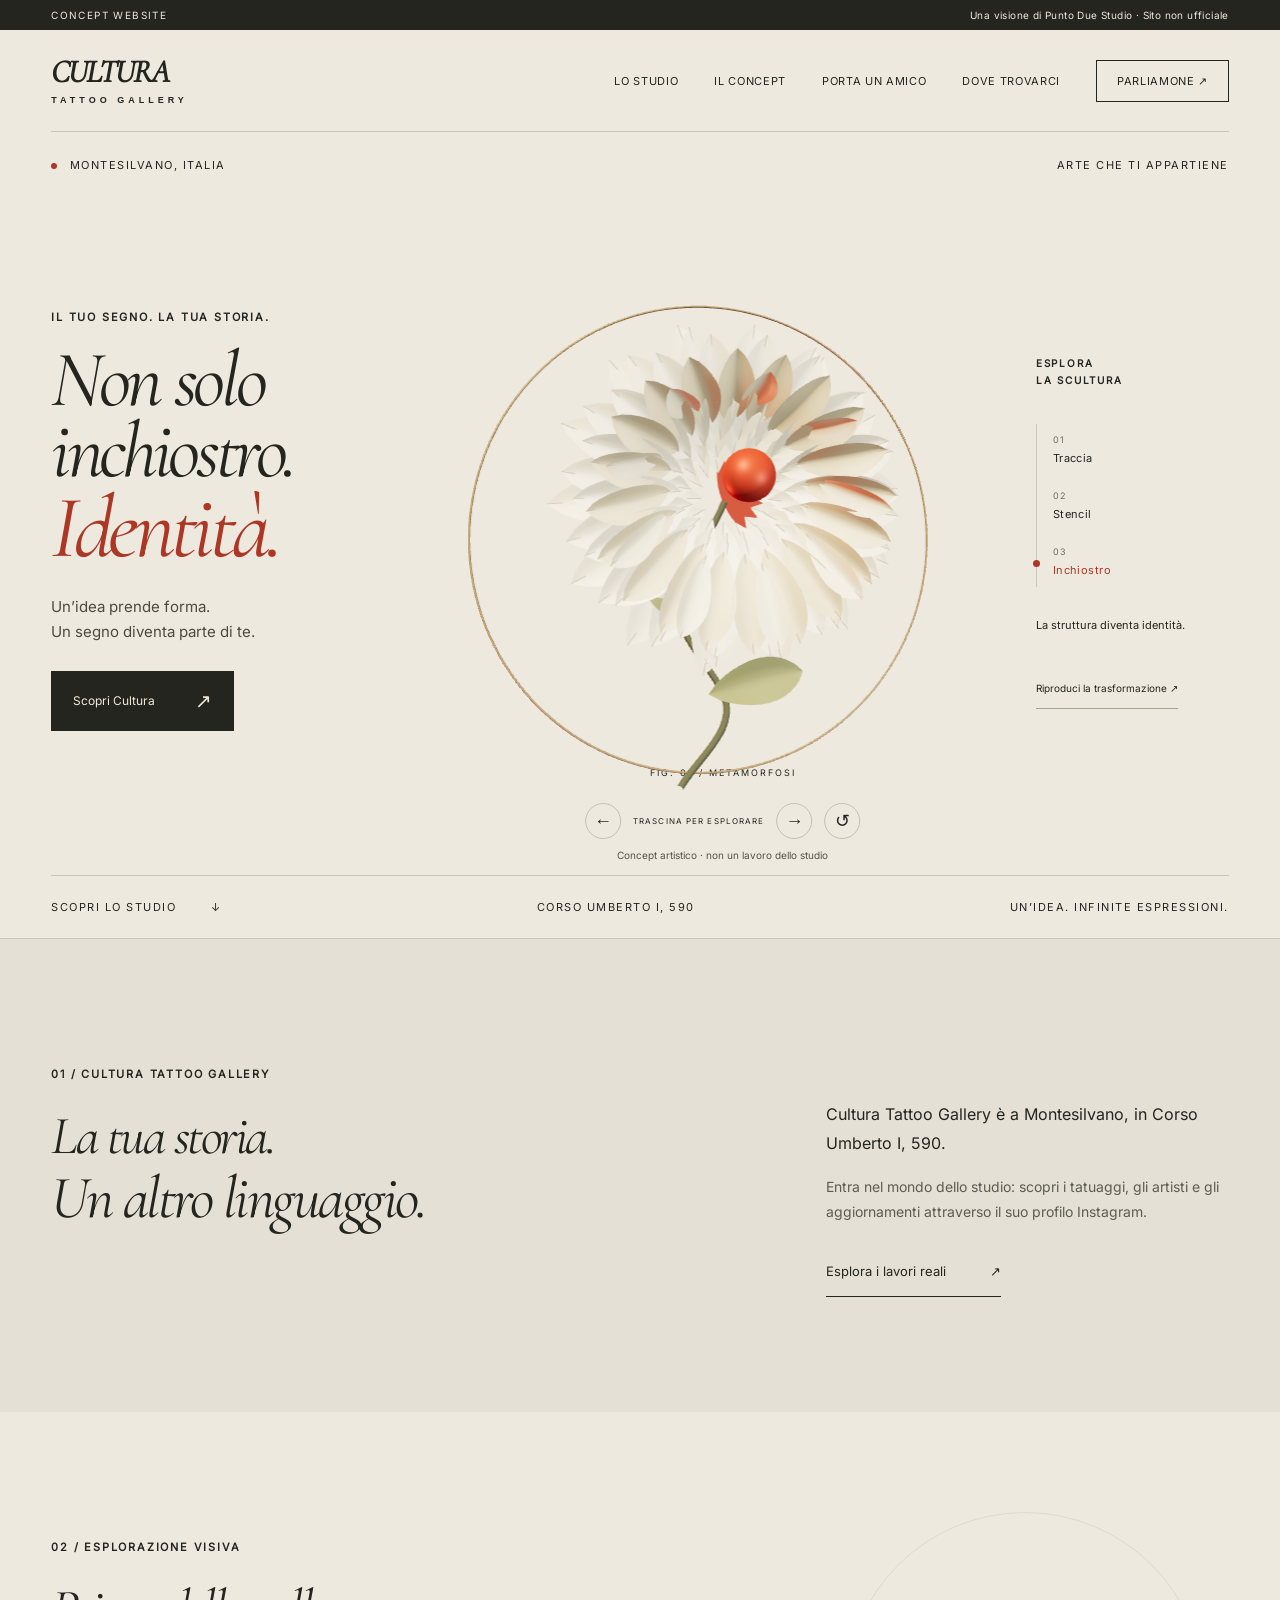
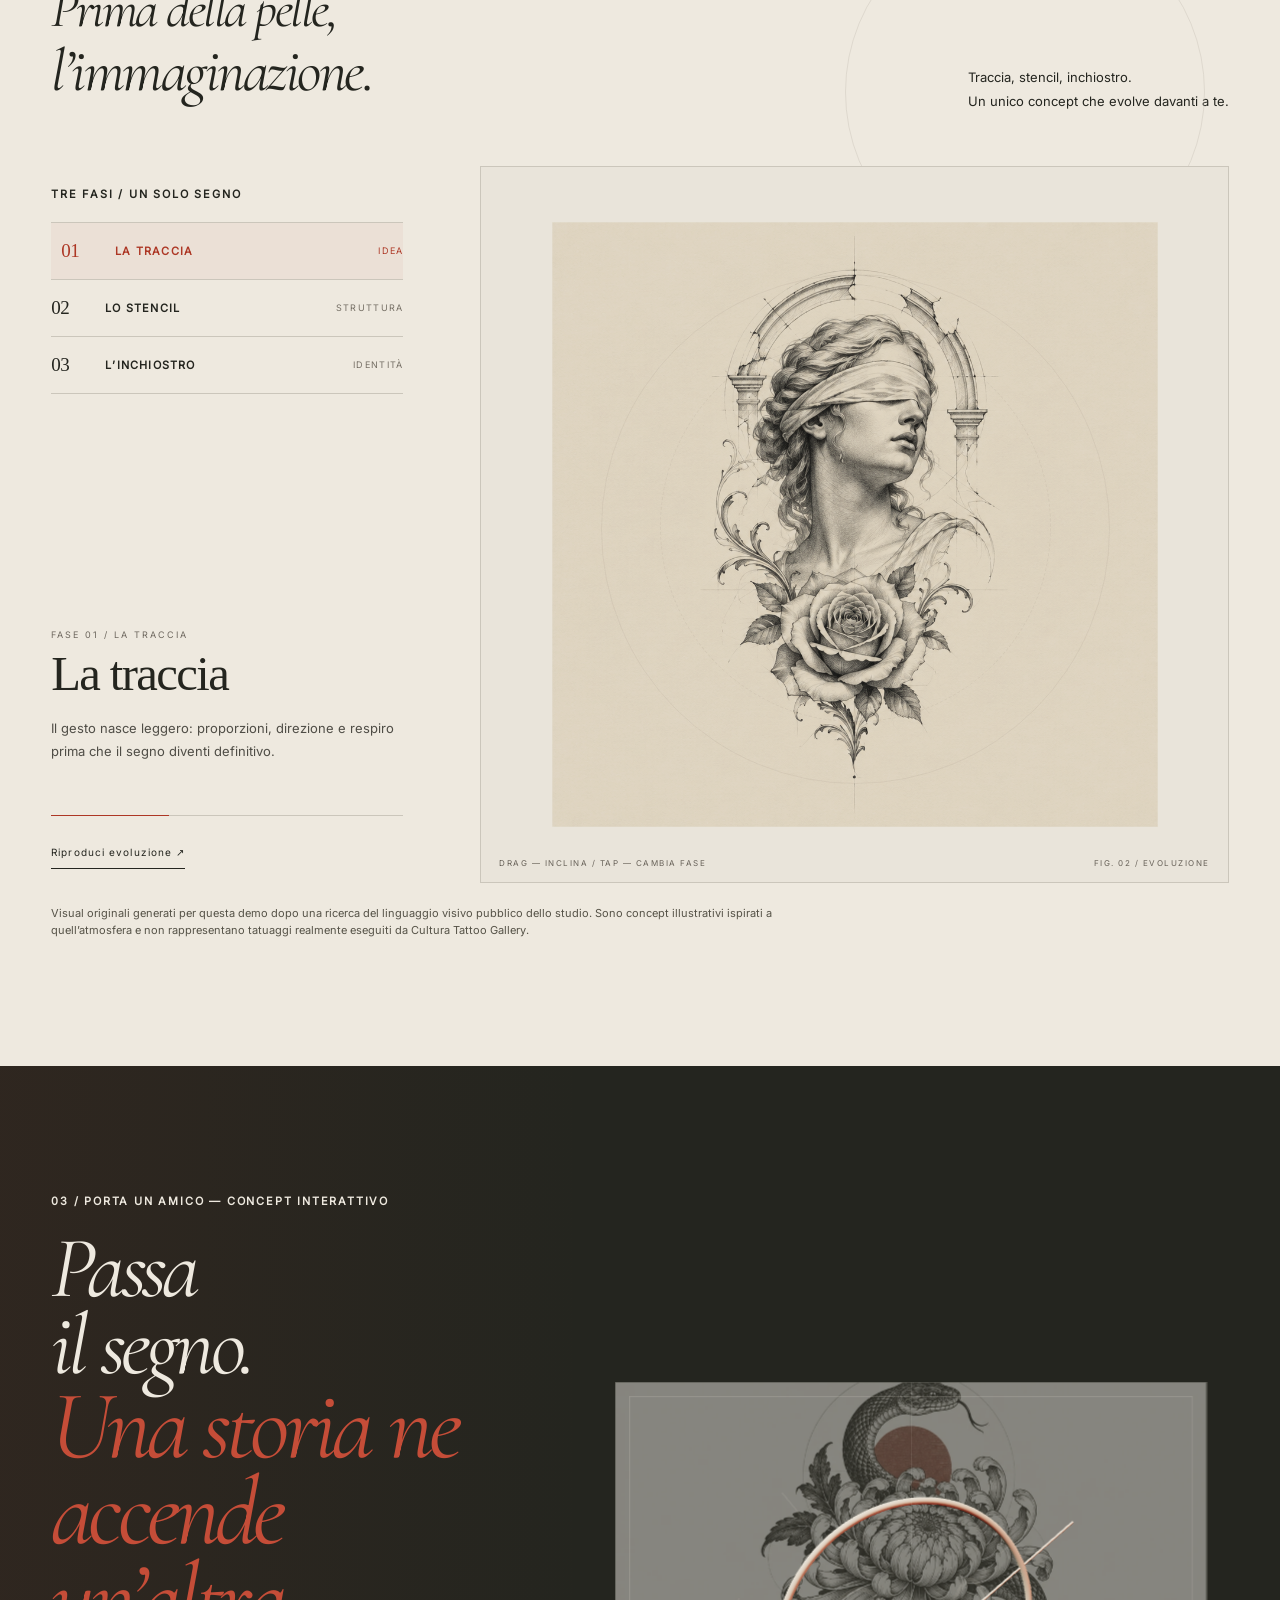
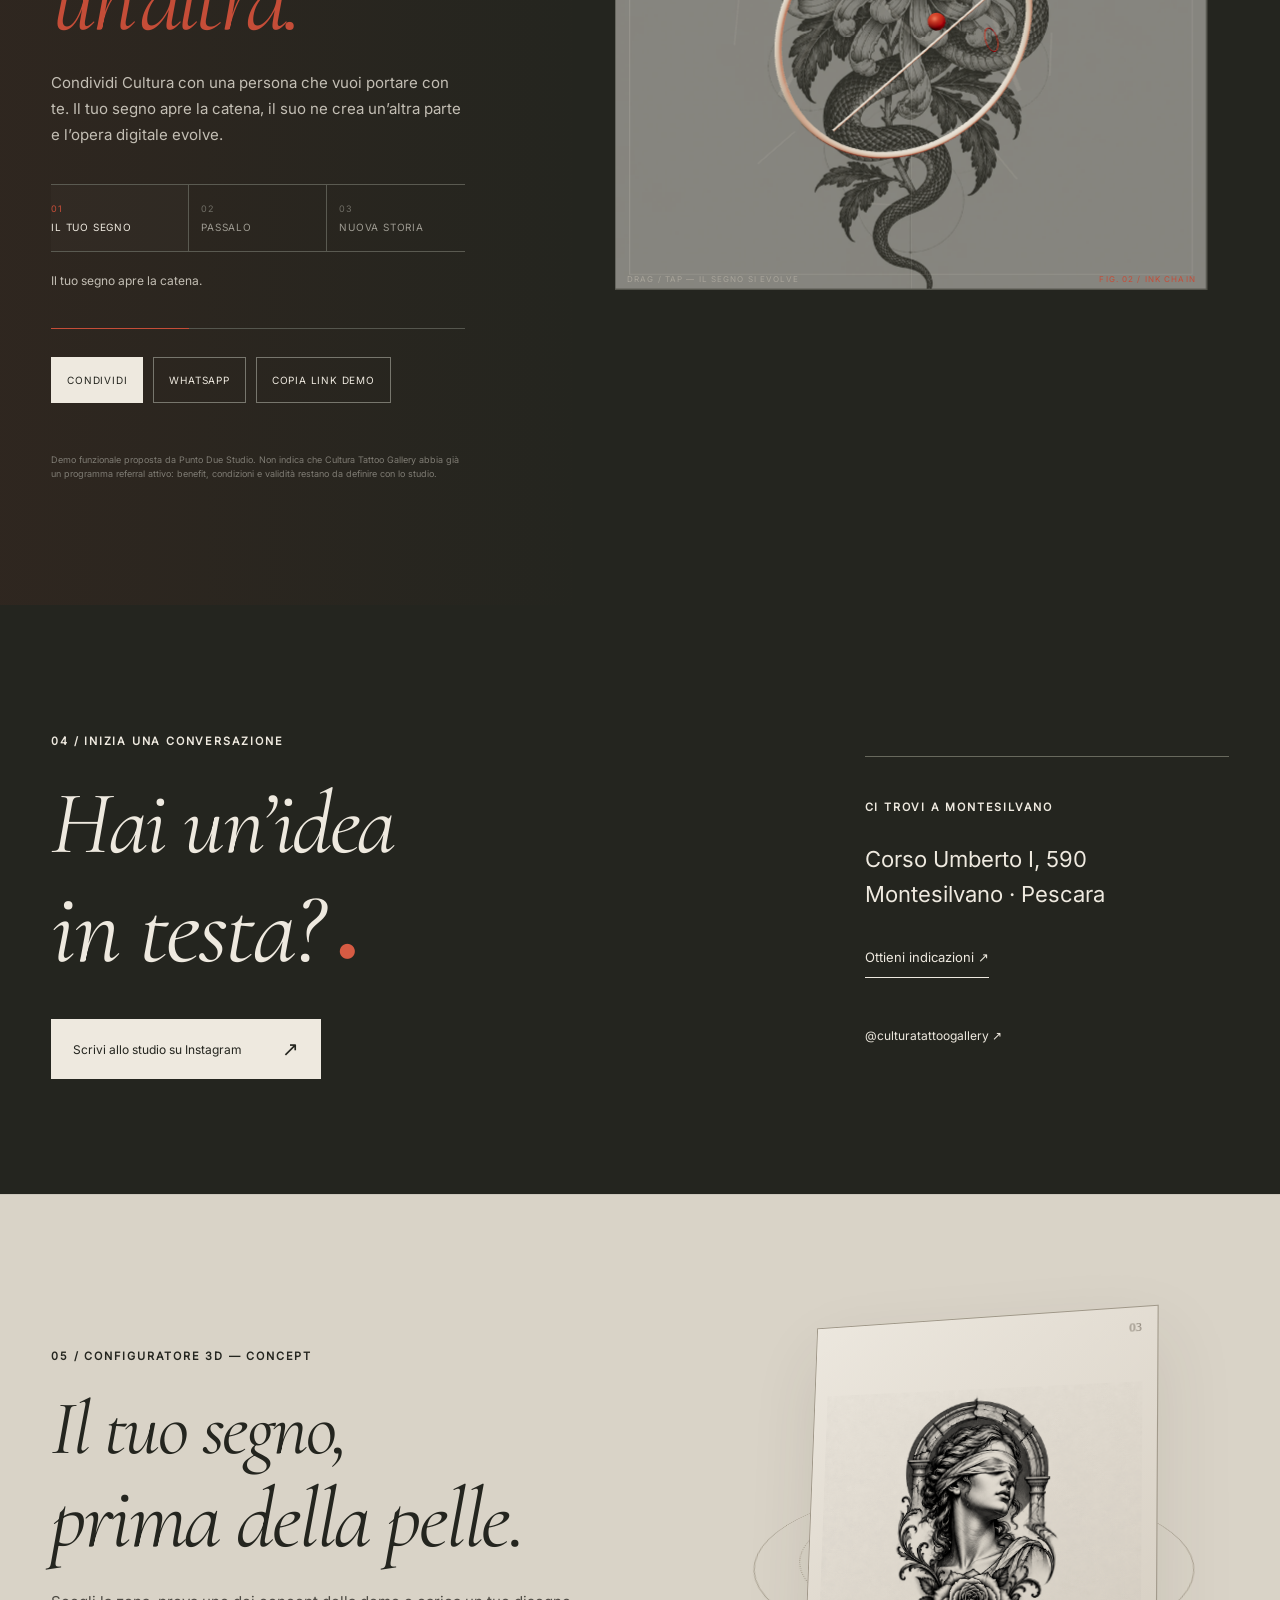
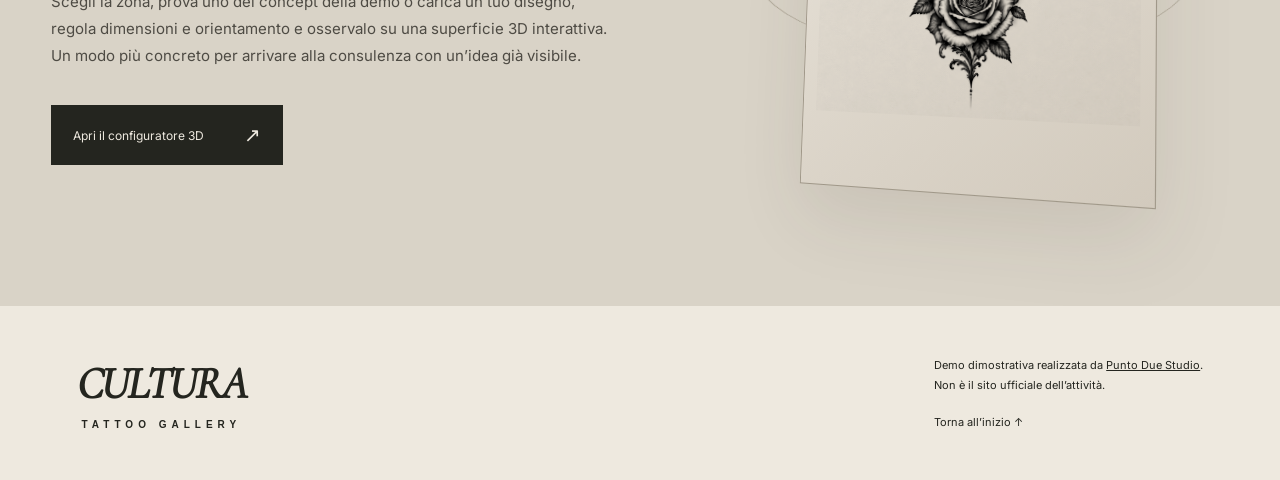
==== commit 6f982779: "chore: serve Higgsfield media locally [skip ci]" ====
--- a/index.html
+++ b/index.html
@@ -78,7 +78,7 @@
     </div>
   </section>
 
-  <section class="concept section concept-evolution" id="concept" data-reveal data-concept-evolution data-stage-0="https://d8j0ntlcm91z4.cloudfront.net/user_3JN4lq7KBj4c3qEQUgSkbrftgrd/hf_20260916_135109_ad7525fd-aa0f-4d21-9c7e-1a42ad3a7f42.png" data-stage-1="https://d8j0ntlcm91z4.cloudfront.net/user_3JN4lq7KBj4c3qEQUgSkbrftgrd/hf_20260916_135151_5f754f1c-9fe1-4e3f-a9a3-02312b377c9e.png" data-stage-2="https://d8j0ntlcm91z4.cloudfront.net/user_3JN4lq7KBj4c3qEQUgSkbrftgrd/hf_20260916_135223_01bfa4e6-8847-4dcf-99b2-01d0f63a4904.png">
+  <section class="concept section concept-evolution" id="concept" data-reveal data-concept-evolution data-stage-0="assets/concept-traccia.png" data-stage-1="assets/concept-stencil.png" data-stage-2="assets/concept-inchiostro.png">
     <div class="section-heading">
       <div><p class="eyebrow">02 / ESPLORAZIONE VISIVA</p><h2>Prima della pelle,<br><em>l’immaginazione.</em></h2></div>
       <p>Traccia, stencil, inchiostro.<br>Un unico concept che evolve davanti a te.</p>
@@ -103,7 +103,7 @@
       </div>
       <div class="concept-visual-shell">
         <div class="concept-3d-host" tabindex="0" aria-label="Concept 3D interattivo. Trascina per inclinare l’opera; usa le frecce sinistra e destra per cambiare fase."></div>
-        <img class="concept-fallback" src="https://d8j0ntlcm91z4.cloudfront.net/user_3JN4lq7KBj4c3qEQUgSkbrftgrd/hf_20260916_135109_ad7525fd-aa0f-4d21-9c7e-1a42ad3a7f42.png" alt="Concept illustrativo — La traccia" loading="lazy">
+        <img class="concept-fallback" src="assets/concept-traccia.png" alt="Concept illustrativo — La traccia" loading="lazy">
         <div class="concept-visual-meta"><span>DRAG — INCLINA / TAP — CAMBIA FASE</span><span>FIG. 02 / EVOLUZIONE</span></div>
       </div>
     </div>
@@ -154,7 +154,7 @@
     <div class="configurator-preview" aria-hidden="true">
       <div class="configurator-preview-ring"></div>
       <div class="configurator-preview-ring"></div>
-      <div class="configurator-preview-card"><img src="https://d8j0ntlcm91z4.cloudfront.net/user_3JN4lq7KBj4c3qEQUgSkbrftgrd/hf_20260916_135223_01bfa4e6-8847-4dcf-99b2-01d0f63a4904.png" alt=""></div>
+      <div class="configurator-preview-card"><img src="assets/concept-inchiostro.png" alt=""></div>
     </div>
   </section>
 </main>
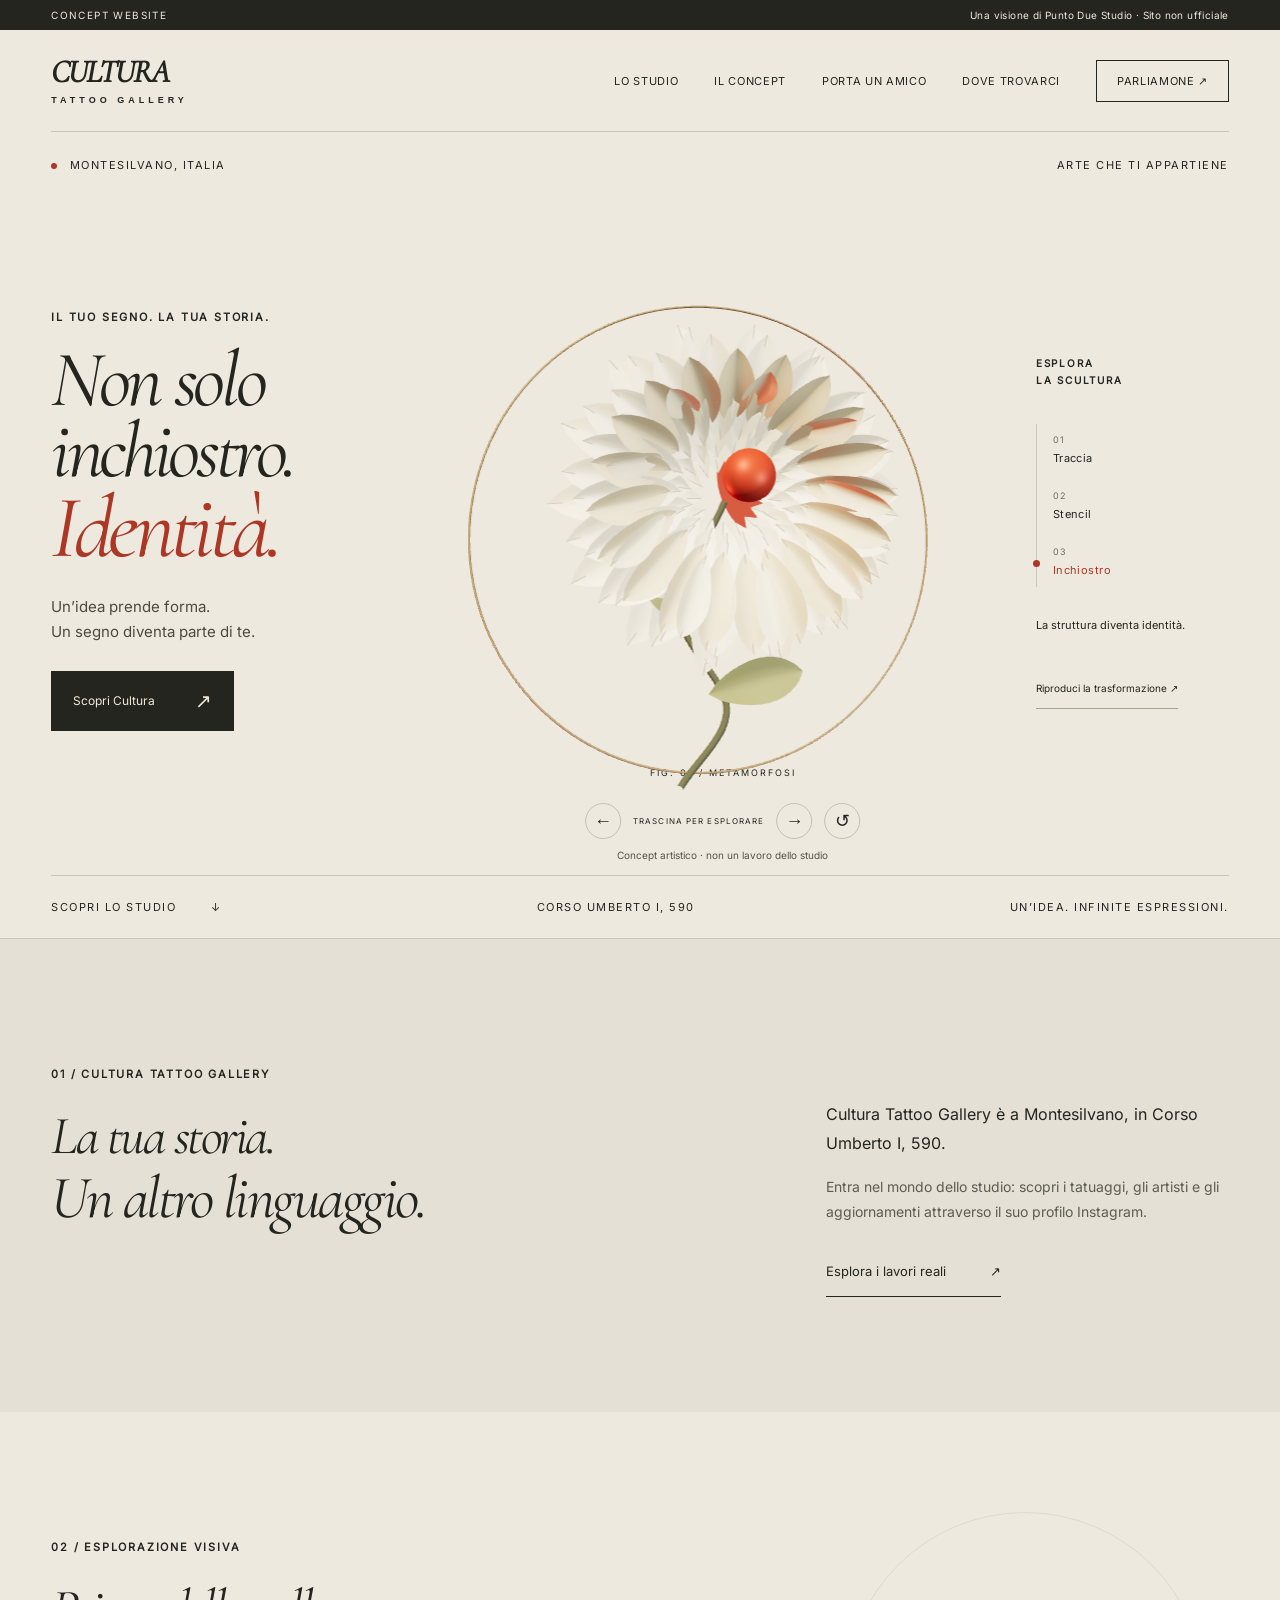
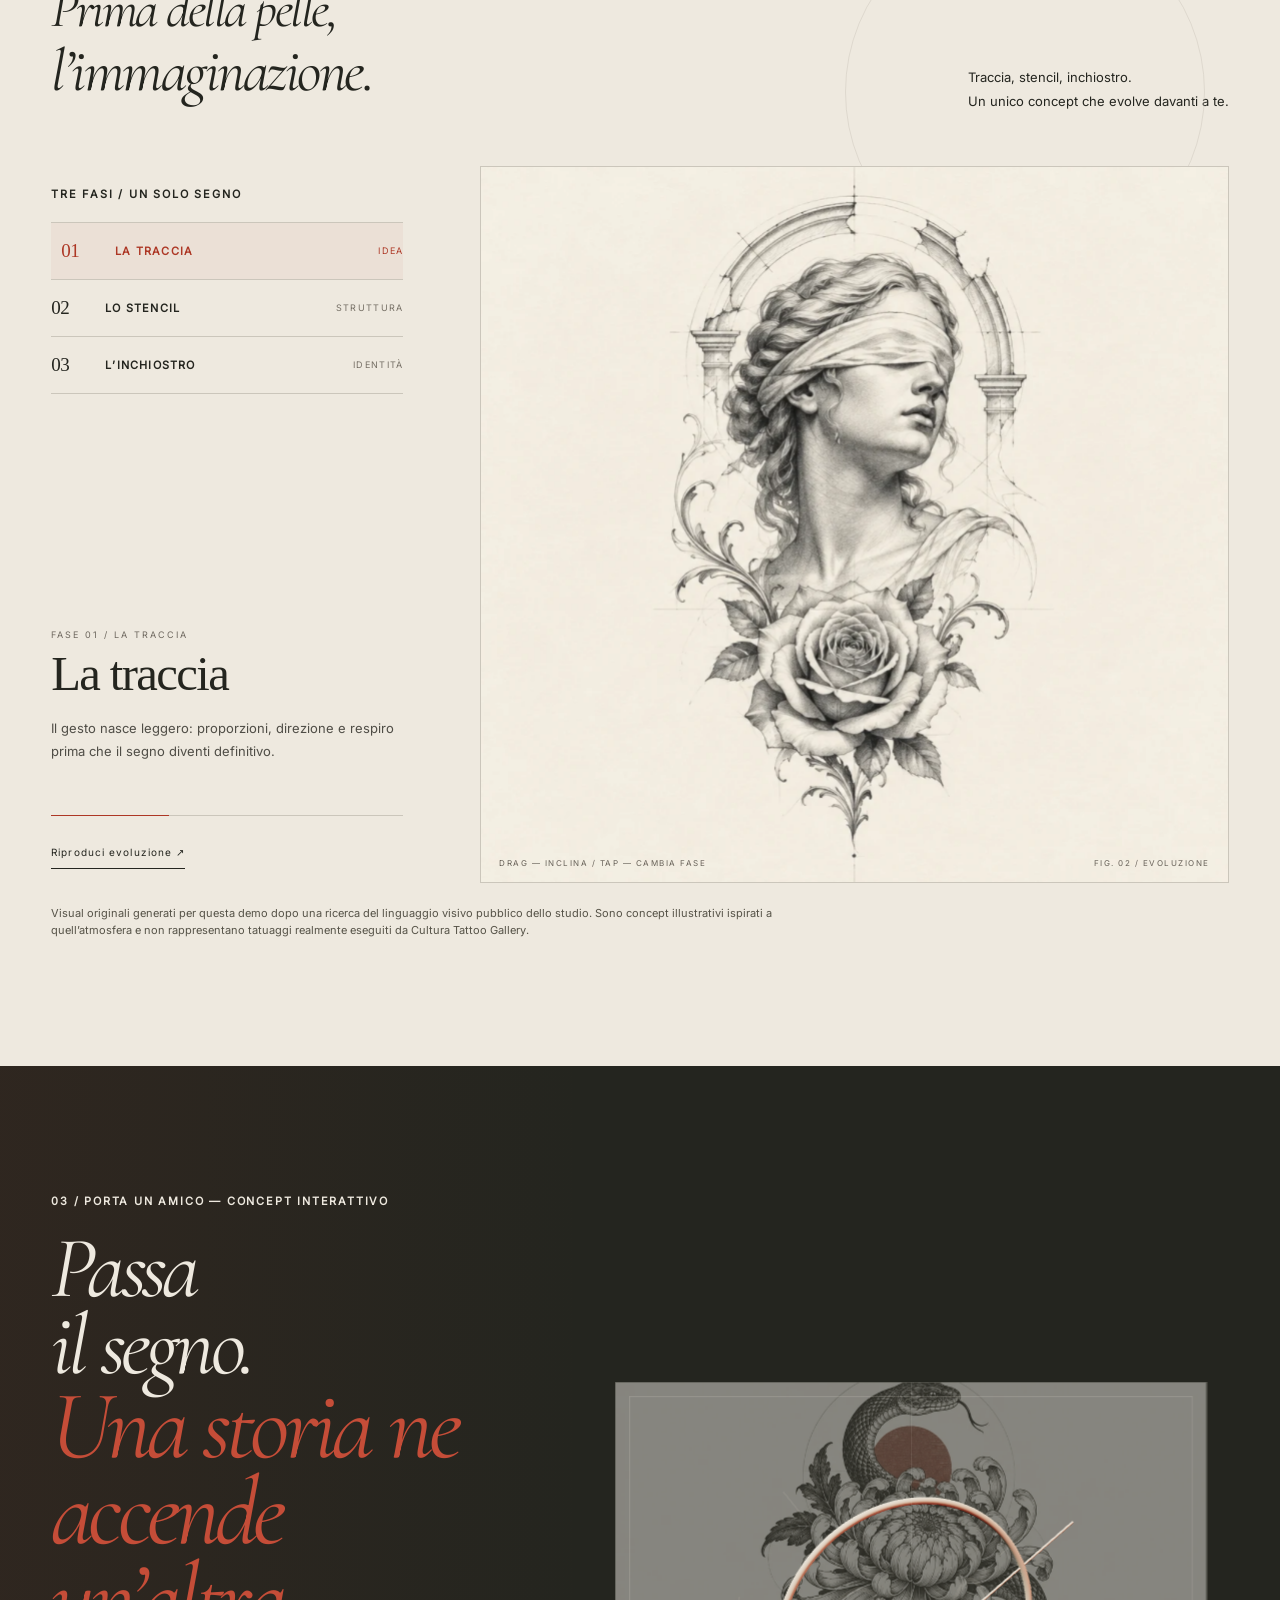
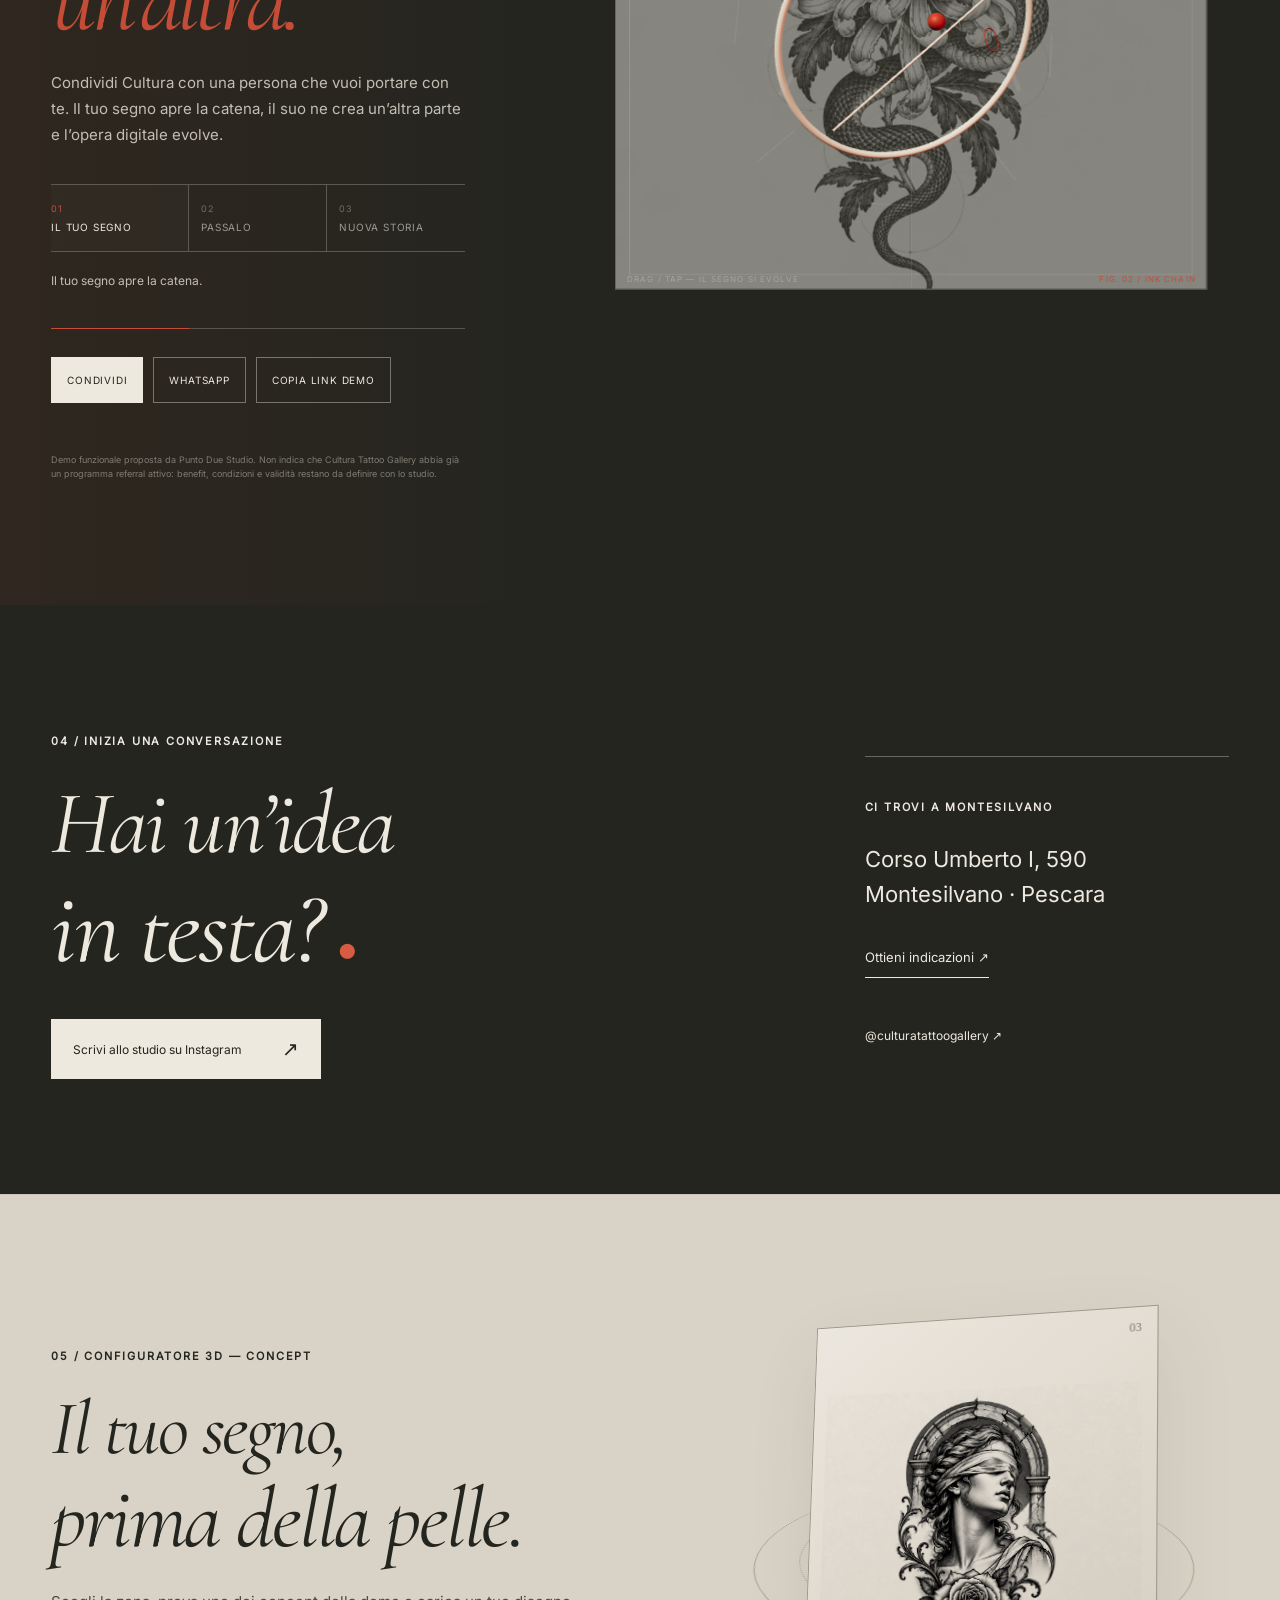
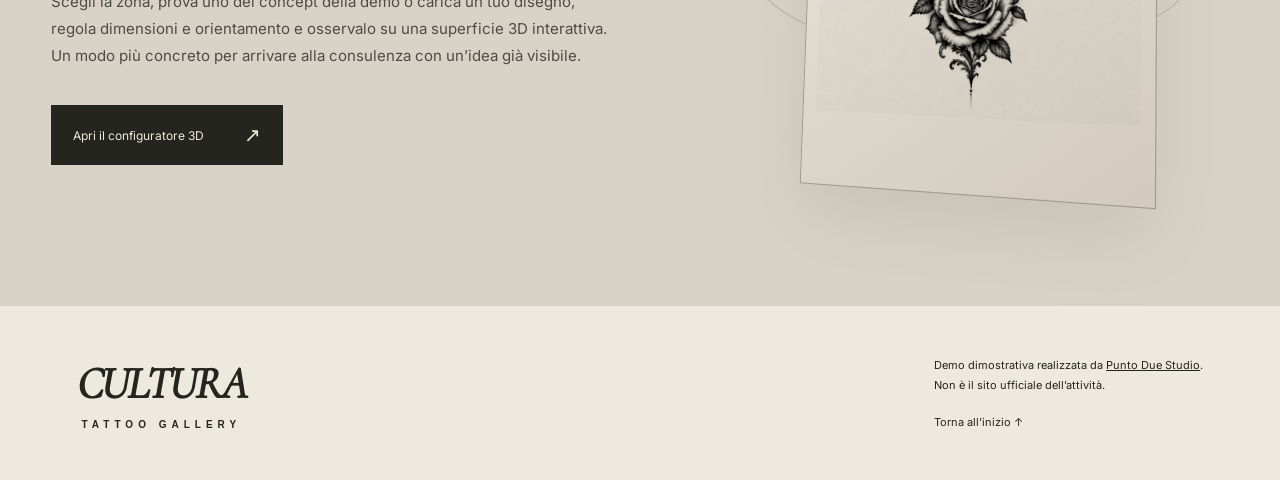
==== commit 0496f3e9: "Optimize mobile UX, touch targets and assets [skip ci]" ====
--- a/index.html
+++ b/index.html
@@ -12,6 +12,7 @@
   <link rel="stylesheet" href="evoluzione.css">
   <link rel="stylesheet" href="share-refine.css">
   <link rel="stylesheet" href="concept-evolution.css">
+  <link rel="stylesheet" href="mobile.css">
   <script src="app.js" defer></script>
   <script src="concept-evolution.js" type="module"></script>
   <script src="assets/scene.bundle.js" defer></script>
@@ -78,7 +79,7 @@
     </div>
   </section>
 
-  <section class="concept section concept-evolution" id="concept" data-reveal data-concept-evolution data-stage-0="assets/concept-traccia.png" data-stage-1="assets/concept-stencil.png" data-stage-2="assets/concept-inchiostro.png">
+  <section class="concept section concept-evolution" id="concept" data-reveal data-concept-evolution data-stage-0="assets/concept-traccia.webp" data-stage-1="assets/concept-stencil.webp" data-stage-2="assets/concept-inchiostro.webp">
     <div class="section-heading">
       <div><p class="eyebrow">02 / ESPLORAZIONE VISIVA</p><h2>Prima della pelle,<br><em>l’immaginazione.</em></h2></div>
       <p>Traccia, stencil, inchiostro.<br>Un unico concept che evolve davanti a te.</p>
@@ -103,7 +104,7 @@
       </div>
       <div class="concept-visual-shell">
         <div class="concept-3d-host" tabindex="0" aria-label="Concept 3D interattivo. Trascina per inclinare l’opera; usa le frecce sinistra e destra per cambiare fase."></div>
-        <img class="concept-fallback" src="assets/concept-traccia.png" alt="Concept illustrativo — La traccia" loading="lazy">
+        <img class="concept-fallback" src="assets/concept-traccia.webp" alt="Concept illustrativo — La traccia" loading="lazy">
         <div class="concept-visual-meta"><span>DRAG — INCLINA / TAP — CAMBIA FASE</span><span>FIG. 02 / EVOLUZIONE</span></div>
       </div>
     </div>
@@ -154,7 +155,7 @@
     <div class="configurator-preview" aria-hidden="true">
       <div class="configurator-preview-ring"></div>
       <div class="configurator-preview-ring"></div>
-      <div class="configurator-preview-card"><img src="assets/concept-inchiostro.png" alt=""></div>
+      <div class="configurator-preview-card"><img src="assets/concept-inchiostro.webp" alt=""></div>
     </div>
   </section>
 </main>
--- a/mobile.css
+++ b/mobile.css
@@ -0,0 +1,102 @@
+:root{--mobile-hit:44px}
+@media(max-width:720px){
+  html{scroll-padding-top:calc(28px + env(safe-area-inset-top));-webkit-text-size-adjust:100%;text-size-adjust:100%}
+  body{overflow-x:clip;overscroll-behavior-y:auto}
+  body.nav-open{overflow:hidden;touch-action:none}
+  .demo-bar,.cfg-demo-bar{padding-top:calc(9px + env(safe-area-inset-top));padding-left:max(5%,env(safe-area-inset-left));padding-right:max(5%,env(safe-area-inset-right))}
+  header,.cfg-header{padding-left:env(safe-area-inset-left);padding-right:env(safe-area-inset-right)}
+  section[id]{scroll-margin-top:calc(24px + env(safe-area-inset-top))}
+  .menu-toggle{min-width:88px;min-height:var(--mobile-hit);align-items:center;justify-content:center;padding:10px 14px}
+  nav.open{z-index:100;max-height:calc(100dvh - 110px - env(safe-area-inset-bottom));overflow-y:auto;overscroll-behavior:contain;-webkit-overflow-scrolling:touch;box-shadow:0 18px 44px #24251f1f}
+  nav.open a{display:flex;align-items:center;min-height:48px;padding:12px 4px}
+  nav.open .nav-cta{padding:12px 16px}
+  .scene-tools button,.stages button,.concept-stage-nav button,.referral-stage{min-height:48px}
+  .play-scene,.concept-play{min-height:44px;display:inline-flex;align-items:center;padding:10px 0}
+  .hero-bottom a,.text-link,.social,footer a{min-height:44px;display:inline-flex;align-items:center}
+  .hero-bottom a{padding:8px 0}
+  .contact-details .text-link{padding:8px 0}
+  .social{padding:12px 0;margin-top:18px}
+  footer>div:last-child>a,footer p a{padding:10px 0}
+  .concept-stage-nav{gap:0}
+  .concept-stage-nav button{padding:14px 4px;grid-template-columns:34px 1fr auto}
+  .concept-play{font-size:11px}
+  .concept-visual-shell{min-height:clamp(370px,104vw,470px);margin-top:20px}
+  .concept-3d-host,.sculpture,.cfg-canvas-host{touch-action:pan-y}
+  .concept-visual-meta{font-size:8px;line-height:1.35}
+  .referral-stage{padding-top:10px;padding-bottom:10px}
+  .referral-share button{min-height:44px}
+  .share-status{min-height:28px;font-size:11px;line-height:1.5;margin-top:8px}
+  .configurator-teaser .button{min-height:52px;width:100%;max-width:360px}
+  .cfg-header{align-items:center;gap:14px;padding-top:18px;padding-bottom:18px}
+  .cfg-brand{min-height:44px;display:flex;flex-direction:column;justify-content:center}
+  .cfg-back{min-height:44px;display:flex;align-items:center;padding:8px 0;line-height:1.3}
+  .cfg-shell{padding-left:max(5%,env(safe-area-inset-left));padding-right:max(5%,env(safe-area-inset-right));padding-bottom:calc(40px + env(safe-area-inset-bottom))}
+  .cfg-intro h1{font-size:clamp(44px,13vw,55px);line-height:.98;letter-spacing:-2.8px}
+  .cfg-intro>p{font-size:13px;line-height:1.7}
+  .cfg-progress-nav{scroll-snap-type:x proximity;overscroll-behavior-x:contain;-webkit-overflow-scrolling:touch}
+  .cfg-progress-nav button{min-width:108px;min-height:58px;scroll-snap-align:start;padding:12px}
+  .cfg-viewer{min-height:clamp(390px,58svh,500px)}
+  @supports(height:1dvh){.cfg-viewer{min-height:clamp(390px,58dvh,500px)}}
+  .cfg-viewer-toolbar{top:12px;left:10px;right:10px;gap:8px}
+  .cfg-viewer-label{font-size:8px;line-height:1.3;padding:9px 10px;max-width:55%;backdrop-filter:none}
+  .cfg-view-actions{gap:6px}
+  .cfg-view-actions button{width:48px;height:48px;min-width:48px;min-height:48px}
+  .cfg-viewer-meta{bottom:10px;left:10px;right:10px;font-size:8px;line-height:1.35}
+  .cfg-step{padding:24px 18px}
+  .cfg-step>p{font-size:12px;line-height:1.65}
+  .cfg-choice{min-height:76px;padding:14px}
+  .cfg-choice strong{font-size:12px}
+  .cfg-choice small{font-size:10px;line-height:1.45}
+  .cfg-design{min-height:44px}
+  .cfg-design span{font-size:10px;padding:9px 4px 5px}
+  .cfg-upload{padding:10px 14px}
+  .cfg-upload label{min-height:48px;font-size:11px;line-height:1.35}
+  .cfg-slider{grid-template-columns:74px minmax(0,1fr) 42px;gap:10px;margin:8px 0;min-height:52px}
+  .cfg-slider label{font-size:11px;line-height:1.3}
+  .cfg-slider output{font-size:10px}
+  .cfg-slider input[type=range]{-webkit-appearance:none;appearance:none;height:44px;background:transparent;padding:0;margin:0;accent-color:var(--cfg-red)}
+  .cfg-slider input[type=range]::-webkit-slider-runnable-track{height:4px;background:#bdb5a8;border-radius:99px}
+  .cfg-slider input[type=range]::-webkit-slider-thumb{-webkit-appearance:none;width:28px;height:28px;border-radius:50%;border:1px solid var(--cfg-red);background:var(--cfg-paper);margin-top:-12px;box-shadow:0 0 0 4px #ad372514}
+  .cfg-slider input[type=range]::-moz-range-track{height:4px;background:#bdb5a8;border:0;border-radius:99px}
+  .cfg-slider input[type=range]::-moz-range-thumb{width:28px;height:28px;border-radius:50%;border:1px solid var(--cfg-red);background:var(--cfg-paper);box-shadow:0 0 0 4px #ad372514}
+  .cfg-tone{width:48px;height:48px;min-width:48px;min-height:48px}
+  .cfg-tone-row{gap:10px}
+  .cfg-idea{font-size:16px;line-height:1.5;min-height:104px}
+  .cfg-code{min-height:62px}
+  .cfg-code button{min-width:56px;min-height:44px;padding:10px 8px}
+  #copy-status{font-size:11px!important;min-height:24px!important;line-height:1.5}
+  .cfg-primary{min-height:54px;font-size:12px}
+  .cfg-disclaimer{padding-bottom:calc(18px + env(safe-area-inset-bottom));font-size:10px;line-height:1.7}
+  .button,.menu-toggle,.scene-tools button,.concept-play,.play-scene,.referral-stage,.referral-share button,.cfg-choice,.cfg-design,.cfg-view-actions button,.cfg-tone,.cfg-code button,.cfg-primary{touch-action:manipulation}
+  .button:active,.menu-toggle:active,.scene-tools button:active,.concept-play:active,.play-scene:active,.referral-stage:active,.referral-share button:active,.cfg-choice:active,.cfg-design:active,.cfg-view-actions button:active,.cfg-tone:active,.cfg-code button:active,.cfg-primary:active{opacity:.72}
+}
+@media(max-width:360px){
+  h1{font-size:clamp(54px,18vw,62px)}
+  .hero-top>span:last-child{display:none}
+  .stage-panel{gap:6px}
+  .stages{gap:4px;flex-wrap:wrap}
+  .stages button{padding:8px 6px}
+  .concept-stage-nav button{grid-template-columns:30px 1fr auto;gap:8px}
+  .concept-stage-nav button>span:last-child{font-size:8px}
+  .concept-visual-meta span:first-child{display:none}
+  .cfg-header{align-items:flex-start}
+  .cfg-brand{font-size:25px}
+  .cfg-back{max-width:132px;font-size:9px;text-align:right;justify-content:flex-end}
+  .cfg-viewer{min-height:370px}
+  .cfg-viewer-label{max-width:50%}
+  .cfg-view-actions button{width:46px;height:46px;min-width:46px;min-height:46px}
+  .cfg-slider{grid-template-columns:68px minmax(0,1fr) 38px;gap:8px}
+}
+@media(max-width:720px) and (orientation:landscape) and (max-height:600px){
+  nav.open{max-height:calc(100dvh - 88px);padding:12px 20px}
+  nav.open a{min-height:44px;padding:8px 4px}
+  .cfg-viewer{min-height:78svh}
+  .cfg-intro{padding-top:18px}
+}
+@media(hover:none) and (pointer:coarse){
+  .button:hover,.concept-card:hover,.cfg-choice:hover,.cfg-design:hover,.cfg-primary:hover,.scene-tools button:hover,.cfg-view-actions button:hover{transform:none}
+  .configurator-preview:hover .configurator-preview-card{transform:rotateY(-15deg) rotateX(5deg)}
+}
+@media(prefers-reduced-motion:reduce){
+  .button:active,.menu-toggle:active,.scene-tools button:active,.concept-play:active,.play-scene:active,.referral-stage:active,.referral-share button:active,.cfg-choice:active,.cfg-design:active,.cfg-view-actions button:active,.cfg-tone:active,.cfg-code button:active,.cfg-primary:active{transform:none}
+}
